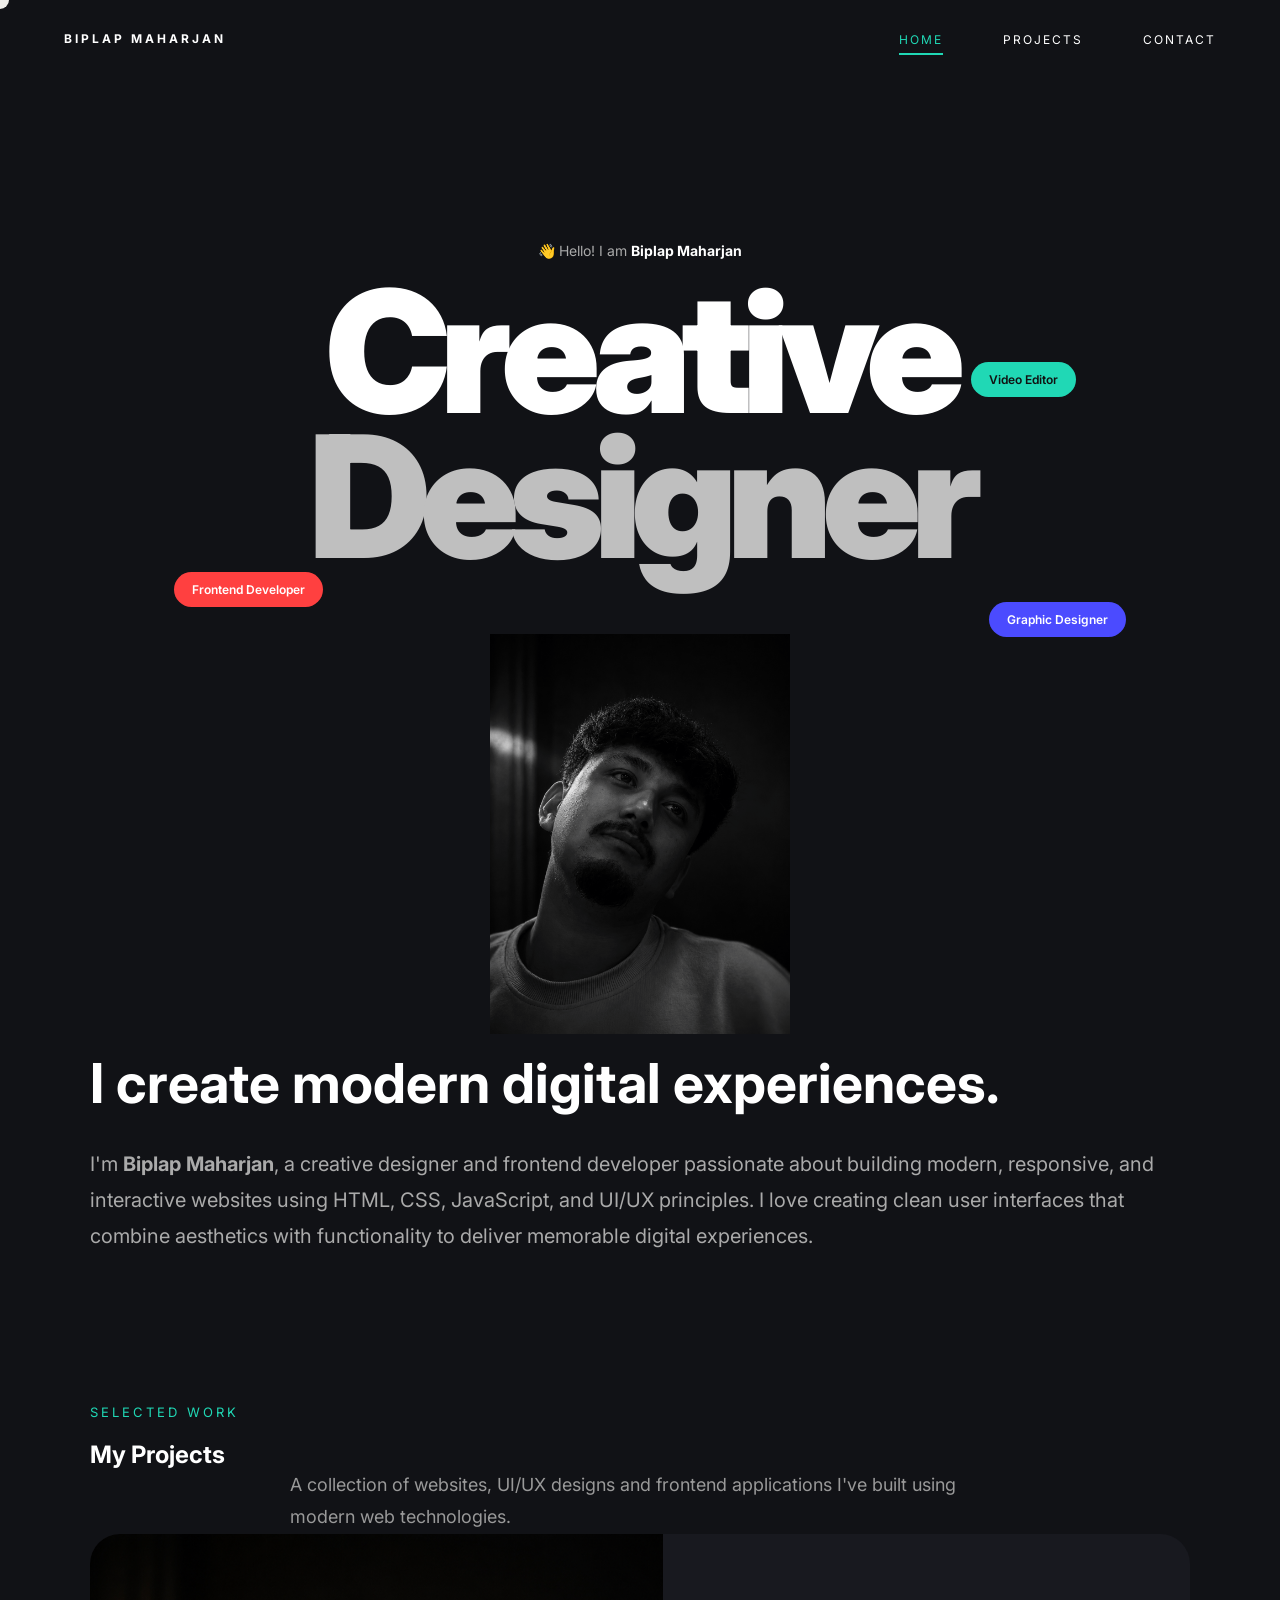
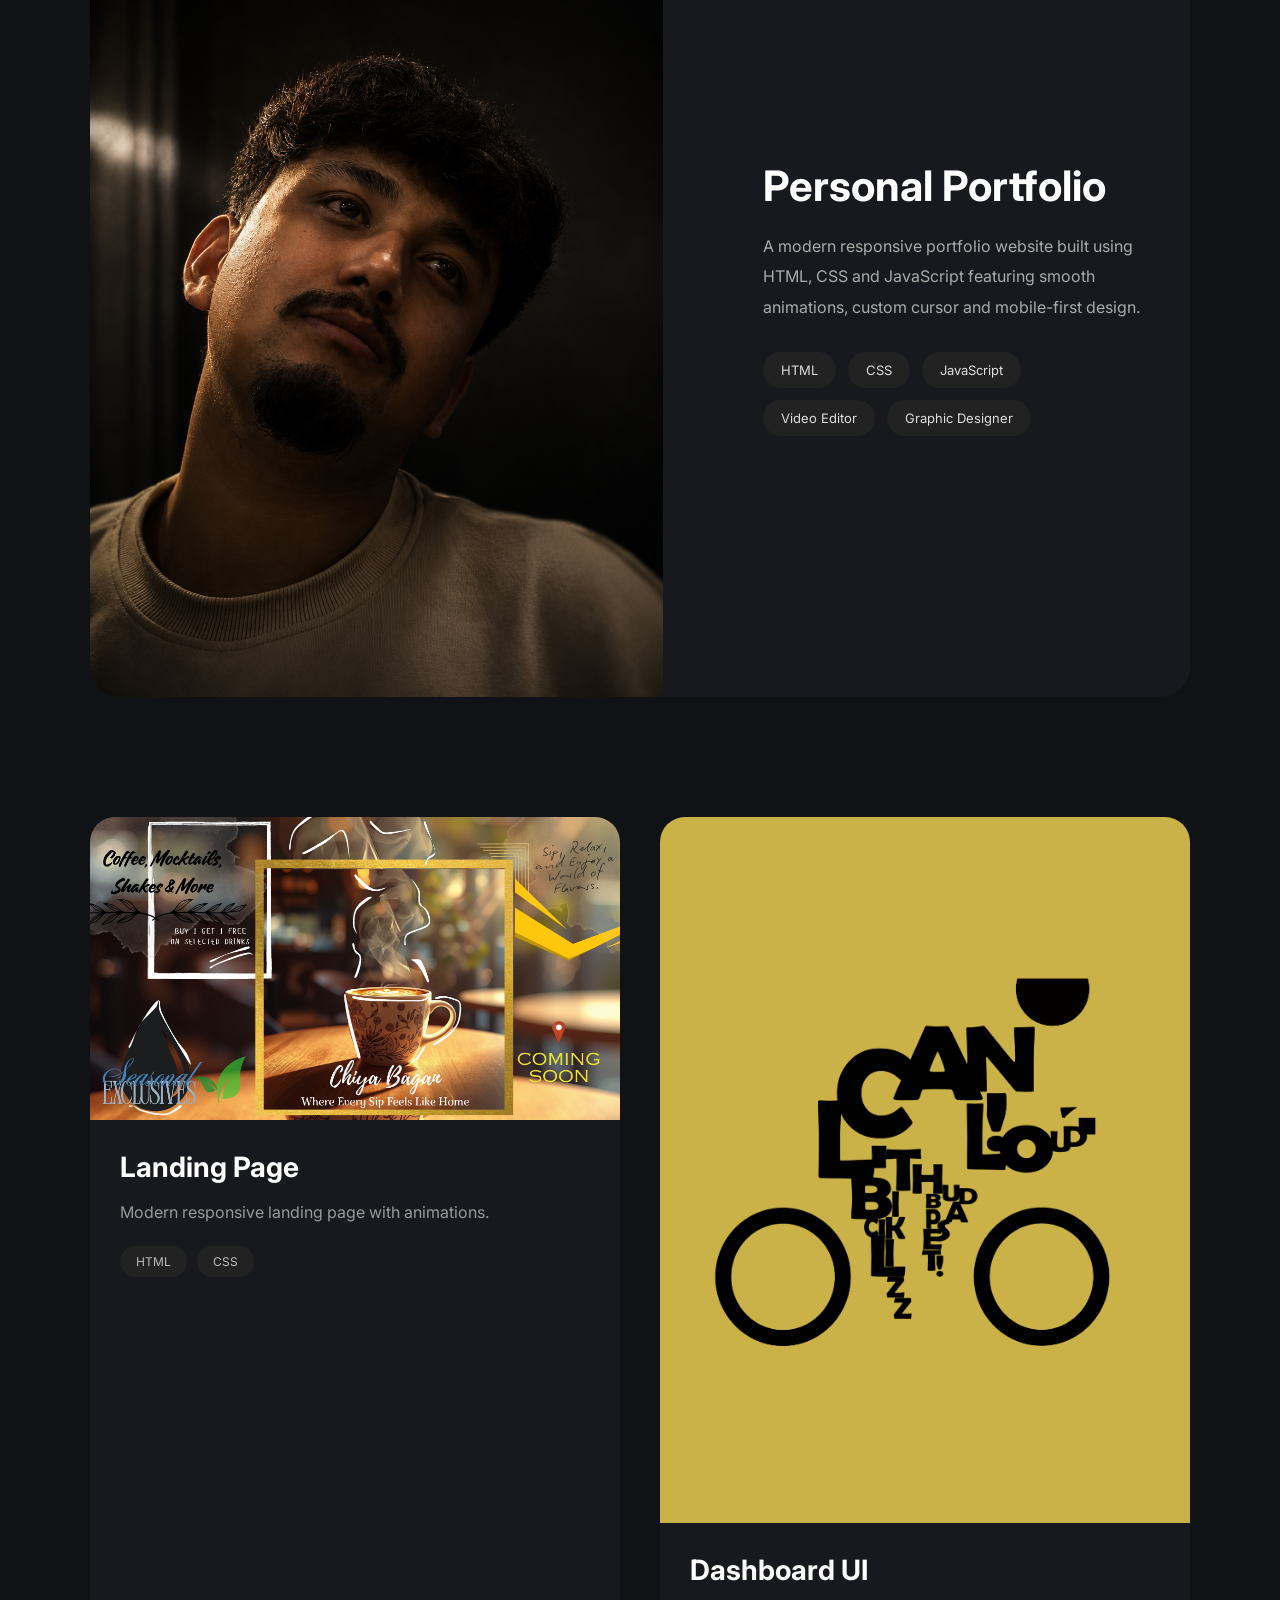
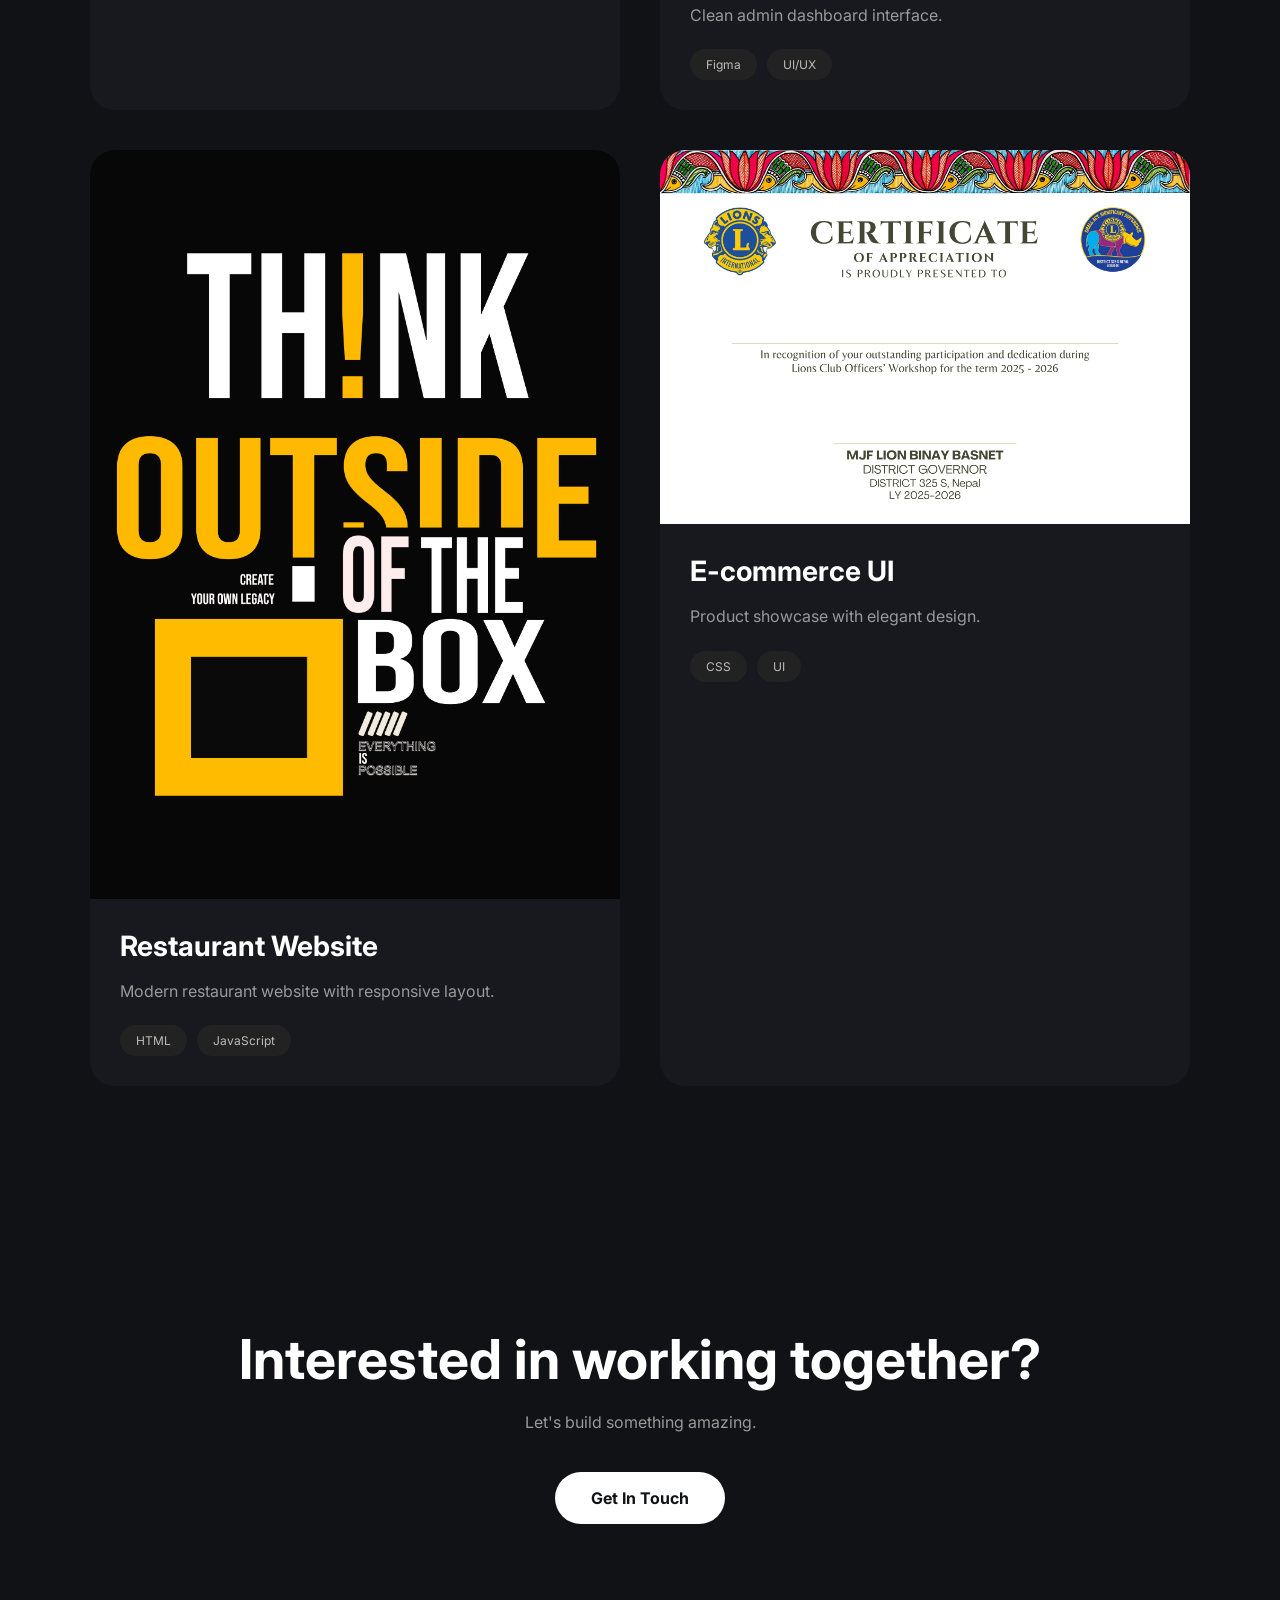
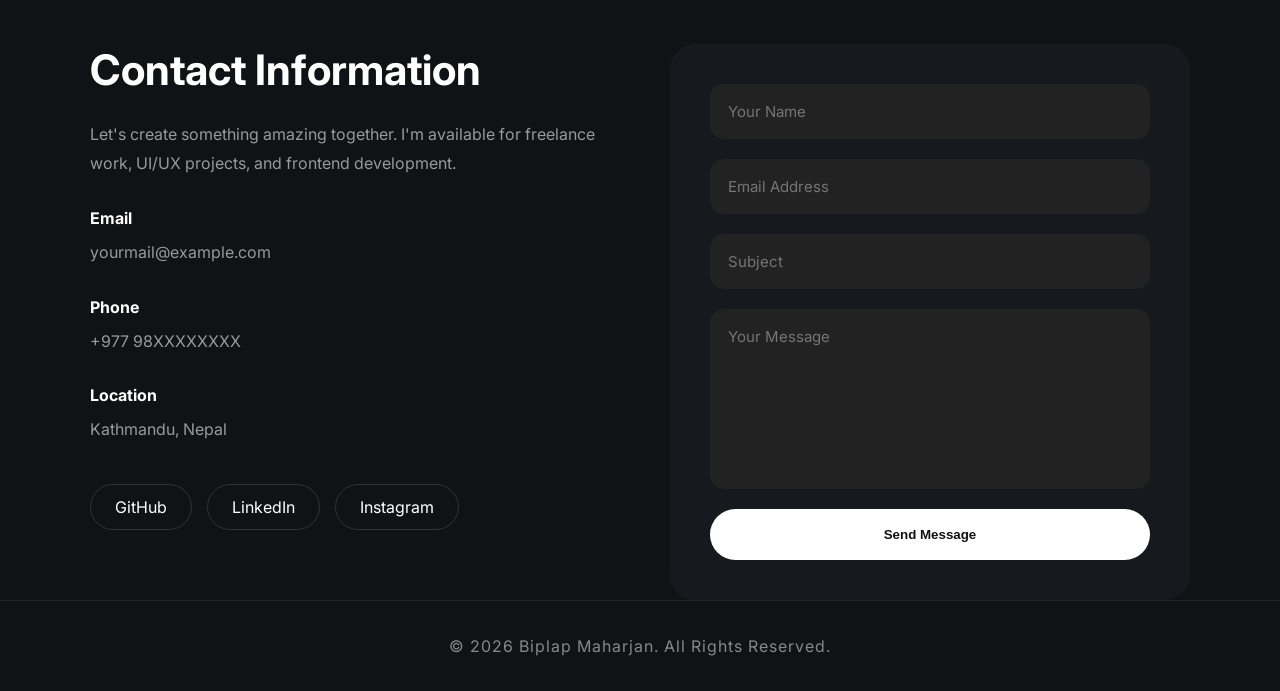
==== index.html @ c366dbb7 "Add files via upload" ====
<!DOCTYPE html>
<html lang="en">
<head>

    <meta charset="UTF-8">
    <meta name="viewport" content="width=device-width, initial-scale=1.0">

    <title>BIPLAP MAHARJAN | Creative Designer</title>

    <!-- CSS -->
    <link rel="stylesheet" href="css/style.css">

    <!-- Google Font -->
    <link rel="preconnect" href="https://fonts.googleapis.com">
    <link rel="preconnect" href="https://fonts.gstatic.com" crossorigin>

    <link href="https://fonts.googleapis.com/css2?family=Inter:wght@300;400;500;600;700;800;900&display=swap" rel="stylesheet">

</head>

<body>

    <!-- Cursor -->
    <div class="cursor"></div>

    <!-- ==========================
         Navigation
    =========================== -->

    <header>

        <nav class="navbar">

            <div class="logo">
                BIPLAP MAHARJAN
            </div>

            <ul class="nav-links">
    <li><a href="#home" class="nav-link active">HOME</a></li>
    <li><a href="#projects" class="nav-link">PROJECTS</a></li>
    <li><a href="#contact" class="nav-link">CONTACT</a></li>
</ul>

            <!-- Hamburger -->
            <div class="menu-btn">
                <span></span>
                <span></span>
                <span></span>
            </div>

        </nav>

    </header>

    <!-- ==========================
         Mobile Menu
    =========================== -->

    <div class="mobile-menu">

    <a href="#home">HOME</a>
    <a href="#projects">PROJECTS</a>
    <a href="#contact">CONTACT</a>

</div>

    <!-- ==========================
         Hero Section
    =========================== -->

    <section id="home" class="hero">

        <div class="hero-container">

            <div class="intro">
                <p>
                    👋 Hello! I am <span>Biplap Maharjan</span>
                </p>
            </div>

            <!-- Floating Labels -->

            <div class="floating green">
                Video Editor 
                
            </div>

            <div class="floating blue">
                Graphic Designer
            </div>

            <div class="floating red">
                Frontend Developer
            </div>

            <!-- Big Heading -->

            <div class="hero-title">

                <h1>Creative</h1>
                <h1 class="gray">Designer</h1>

            </div>

            <!-- Profile Image -->

            <div class="hero-image">

                <img src="images/mypic.png" alt="Biplap Maharjan">

            </div>

            <!-- Bottom Stats -->

            <div class="hero-bottom">

            </div>

        </div>

    </section>

    <!-- ==========================
         About
    =========================== -->

    <section class="about">

        <div class="container">

            <h2>I create modern digital experiences.</h2>

            <p>
                I'm <strong>Biplap Maharjan</strong>, a creative designer and
                frontend developer passionate about building modern,
                responsive, and interactive websites using HTML, CSS,
                JavaScript, and UI/UX principles.

                I love creating clean user interfaces that combine aesthetics
                with functionality to deliver memorable digital experiences.
            </p>

        </div>

    </section>
    <!-- ==========================
Projects
========================== -->

<section id="projects" class="projects">

<div class="container">

<p class="project-subtitle">
Selected Work
</p>

<h1>
My Projects
</h1>

<p class="project-desc">

A collection of websites, UI/UX designs and frontend
applications I've built using modern web technologies.

</p>

</div>

</section>

<!-- ===========================
Featured Project
=========================== -->

<section class="featured-project">

<div class="container">

<div class="featured-card">

<div class="featured-image">

<img src="images/mypic.png" alt="Project">

</div>

<div class="featured-content">

<h2>
Personal Portfolio
</h2>

<p>

A modern responsive portfolio website built using HTML,
CSS and JavaScript featuring smooth animations,
custom cursor and mobile-first design.

</p>

<div class="project-tags">

<span>HTML</span>

<span>CSS</span>

<span>JavaScript</span>
<span>Video Editor</span>
<span>Graphic Designer</span>

</div>

<div class="project-buttons">



</div>

</div>

</div>

</div>

</section>

<!-- ===========================
Projects Grid
=========================== -->

<section class="projects-grid-section">

<div class="container">

<div class="projects-grid">

<!-- Project -->

<div class="project-card">

<img src="images/Chiyabagan.png" alt="">

<div class="card-content">

<h3>Landing Page</h3>

<p>

Modern responsive landing page with animations.

</p>

<div class="tech">

<span>HTML</span>

<span>CSS</span>

</div>

</div>

</div>

<!-- Project -->

<div class="project-card">

<img src="images/cycle.png" alt="">

<div class="card-content">

<h3>Dashboard UI</h3>

<p>

Clean admin dashboard interface.

</p>

<div class="tech">

<span>Figma</span>

<span>UI/UX</span>

</div>

</div>

</div>

<!-- Project -->

<div class="project-card">

<img src="images/words.png" alt="">

<div class="card-content">

<h3>Restaurant Website</h3>

<p>

Modern restaurant website with responsive layout.

</p>

<div class="tech">

<span>HTML</span>

<span>JavaScript</span>

</div>

</div>

</div>

<!-- Project -->

<div class="project-card">

<img src="images/lionscertificate.jpg" alt="">

<div class="card-content">

<h3>E-commerce UI</h3>

<p>

Product showcase with elegant design.

</p>

<div class="tech">

<span>CSS</span>

<span>UI</span>

</div>

</div>

</div>




</div>

</div>

</div>

</div>

</section>

<!-- ===========================
Call To Action
=========================== -->

<section class="project-cta">

<div class="container">

<h2>

Interested in working together?

</h2>

<p>

Let's build something amazing.

</p>

<a href="contact.html">

Get In Touch

</a>

</div>

</section>
<section id="contact" class="contact">
    
<div class="container">

<div class="contact-grid">

<!-- Left -->

<div class="contact-info">

<h2>Contact Information</h2>

<p>
Let's create something amazing together.
I'm available for freelance work, UI/UX projects,
and frontend development.
</p>

<div class="info-item">

<h4>Email</h4>

<p>yourmail@example.com</p>

</div>

<div class="info-item">

<h4>Phone</h4>

<p>+977 98XXXXXXXX</p>

</div>

<div class="info-item">

<h4>Location</h4>

<p>Kathmandu, Nepal</p>

</div>

<div class="social-links">

<a href="#">GitHub</a>

<a href="#">LinkedIn</a>

<a href="#">Instagram</a>

</div>

</div>

<!-- Right -->

<div class="contact-form-box">

<form>

<input type="text" placeholder="Your Name" required>

<input type="email" placeholder="Email Address" required>

<input type="text" placeholder="Subject">

<textarea placeholder="Your Message"></textarea>

<button type="submit">

Send Message

</button>

</form>

</div>

</div>

</div>

</section>



    <!-- ==========================
         Footer
    =========================== -->

    <footer>

        <div class="container">

            <p>
                © 2026 Biplap Maharjan. All Rights Reserved.
            </p>

        </div>

    </footer>

    <!-- JavaScript -->
    <script src="js/script.js"></script>

</body>
</html>
---- css/style.css ----
/* ==========================
   GOOGLE FONT
========================== */

@import url('https://fonts.googleapis.com/css2?family=Inter:wght@300;400;500;600;700;800;900&display=swap');

/* ==========================
   RESET
========================== */

*{
    margin:0;
 
    padding:0;
    box-sizing:border-box;
}

html{
    scroll-behavior:smooth;
}

body{

    background:#111216;
    color:#fff;
    font-family:'Inter',sans-serif;
    overflow-x:hidden;

}

/* ==========================
Cursor Ball
========================== */

.cursor{

    position:fixed;

    width:18px;
    height:18px;

    border-radius:50%;

    background:#fff;

    pointer-events:none;

    transform:translate(-50%,-50%);

    mix-blend-mode:difference;

    z-index:99999;

    transition:
    transform .08s linear;

}

/* ==========================
Navigation
========================== */

header{

    position:fixed;

    width:100%;

    top:0;

    left:0;

    z-index:999;

    background:transparent;

}

.navbar{

    width:90%;

    max-width:1400px;

    margin:auto;

    padding:28px 0;

    display:flex;

    justify-content:space-between;

    align-items:center;

}

.logo{

    font-size:12px;

    letter-spacing:3px;

    text-transform:uppercase;

    font-weight:700;

}

.nav-links{

    display:flex;

    list-style:none;

    gap:60px;

}

.nav-links a{

    color:white;

    text-decoration:none;

    font-size:12px;

    letter-spacing:2px;

    transition:.3s;

    position:relative;

}

.nav-links a::after{

    content:"";

    position:absolute;

    left:0;

    bottom:-8px;

    width:0;

    height:2px;

    background:white;

    transition:.35s;

}

.nav-links a:hover::after{

    width:100%;

}

.menu-btn{

    display:none;

    cursor:pointer;

    flex-direction:column;

    gap:6px;

}

.menu-btn span{

    width:28px;

    height:2px;

    background:white;

    display:block;

}

/* ==========================
Mobile Menu
========================== */

.mobile-menu{

    position:fixed;

    top:85px;

    left:-100%;

    width:100%;

    background:#111;

    display:flex;

    flex-direction:column;

    text-align:center;

    transition:.4s;

    z-index:888;

}

.mobile-menu.active{

    left:0;

}

.mobile-menu a{

    color:white;

    text-decoration:none;

    padding:22px;

    border-bottom:1px solid #222;

}

/* ==========================
Hero
========================== */

.hero{

    min-height:100vh;

    display:flex;

    justify-content:center;

    align-items:center;

    position:relative;

}

.hero-container{

    width:90%;

    max-width:1400px;

    position:relative;

}

.intro{

    text-align:center;

    margin-bottom:20px;

    font-size:14px;

    color:#aaa;

}

.intro span{

    color:white;

    font-weight:700;

}

/* ==========================
Big Typography
========================== */

.hero-title{

    text-align:center;

    line-height:.85;

}

.hero-title h1{

    font-size:170px;

    font-weight:900;

    letter-spacing:-10px;

}

.hero-title .gray{

    color:#bfbfbf;

}

/* ==========================
Image
========================== */

.hero-image{

    position:absolute;

    left:50%;

    bottom: -380px;

    transform:translateX(-50%);

}

.hero-image img{

    width:300px;

    filter:grayscale(100%);

    opacity:.95;

}

/* ==========================
Floating Labels
========================== */

.floating{

    position:absolute;

    padding:10px 18px;

    border-radius:40px;

    font-size:12px;

    font-weight:600;

    color:white;

}

.green{

    right:140px;

    top:120px;

    background:#20d8b5;

    color:#111;

}

.blue{

    right:90px;

    top:360px;

    background:#4b4bff;

}

.red{

    left:110px;

    top:330px;

    background:#ff4040;

}

/* ==========================
Bottom Stats
========================== */

.hero-bottom{

    width:280px;

    margin:90px auto 0;

    display:flex;

    justify-content:space-between;

    text-align:center;

}

.hero-bottom h2{

    font-size:42px;

    font-weight:800;

}

.hero-bottom p{

    color:#999;

    margin-top:6px;

    font-size:14px;

}

/* ==========================
About
========================== */

.about{

    padding:150px 0;

}

.container{

    width:90%;

    max-width:1100px;

    margin:auto;

}

.about h2{

    font-size:55px;

    margin-bottom:30px;

}

.about p{

    font-size:20px;

    color:#aaa;

    line-height:1.8;

}

/* ==========================
Footer
========================== */

footer{

    border-top:1px solid #222;

    padding:35px 0;

}

footer p{

    color:#888;

    text-align:center;

    letter-spacing:1px;

}    
/* ==========================
Responsive Design
========================== */

/* Tablet */
@media (max-width: 992px) {

    .hero-title h1 {
        font-size: 110px;
        letter-spacing: -5px;
    }

    .hero-image img {
        width: 280px;
    }

    .green {
        right: 40px;
        top: 120px;
    }

    .blue {
        right: 20px;
        top: 320px;
    }

    .red {
        left: 20px;
        top: 320px;
    }

    .about h2 {
        font-size: 42px;
    }

    .about p {
        font-size: 18px;
    }
}

/* Mobile */
@media (max-width: 768px) {

    /* Navigation */
    .nav-links {
        display: none;
    }

    .menu-btn {
        display: flex;
    }

    .navbar {
        padding: 20px 0;
    }

    .logo {
        font-size: 11px;
    }

    /* Hero */
    .hero {
        padding-top: 120px;
        min-height: auto;
        padding-bottom: 80px;
    }

    .hero-title h1 {
        font-size: 64px;
        letter-spacing: -3px;
        line-height: 0.95;
    }

    .intro {
        font-size: 13px;
        margin-bottom: 30px;
    }

    .hero-image {
        position: relative;
        left: auto;
        bottom: auto;
        transform: none;
        text-align: center;
        margin: 40px 0;
    }

    .hero-image img {
        width: 220px;
        max-width: 100%;
    }

    /* Floating Labels */
    .floating {
        position: static;
        display: inline-block;
        margin: 8px;
    }

    /* Center labels */
    .hero-container {
        display: flex;
        flex-direction: column;
        align-items: center;
    }

    /* Stats */
    .hero-bottom {
        width: 100%;
        max-width: 320px;
        margin-top: 30px;
        gap: 20px;
    }

    .hero-bottom h2 {
        font-size: 30px;
    }

    .hero-bottom p {
        font-size: 13px;
    }

    /* About */
    .about {
        padding: 80px 0;
    }

    .about h2 {
        font-size: 36px;
    }

    .about p {
        font-size: 16px;
        line-height: 1.7;
    }

    /* Mobile Menu */
    .mobile-menu {
        top: 70px;
    }
}

/* Small Mobile */
@media (max-width: 480px) {

    .hero-title h1 {
        font-size: 48px;
        letter-spacing: -2px;
    }

    .hero-image img {
        width: 180px;
    }

    .hero-bottom {
        flex-direction: column;
        align-items: center;
        gap: 25px;
    }

    .hero-bottom h2 {
        font-size: 26px;
    }

    .about h2 {
        font-size: 30px;
    }

    .about p {
        font-size: 15px;
    }

    .floating {
        font-size: 11px;
        padding: 8px 16px;
    }
}
/*========================================
PROJECT PAGE
========================================*/

.projects-hero{

    padding:170px 0 80px;
    text-align:center;

}

.project-subtitle{

    color:#20d8b5;
    text-transform:uppercase;
    letter-spacing:3px;
    font-size:13px;
    margin-bottom:20px;

}

.projects-hero h1{

    font-size:90px;
    font-weight:900;
    letter-spacing:-5px;
    margin-bottom:25px;

}

.project-desc{

    max-width:700px;
    margin:auto;
    color:#999;
    line-height:1.8;
    font-size:18px;

}


/*========================================
FEATURED PROJECT
========================================*/

.featured-project{

    padding-bottom:120px;

}

.featured-card{

    display:grid;
    grid-template-columns:1.2fr 1fr;
    gap:50px;

    align-items:center;

    background:#18191f;

    border-radius:30px;

    overflow:hidden;

    transition:.4s;

}

.featured-card:hover{

    transform:translateY(-8px);

    box-shadow:0 30px 80px rgba(0,0,0,.4);

}

.featured-image{

    overflow:hidden;

}

.featured-image img{

    width:100%;
    display:block;

    transition:.6s;

}

.featured-card:hover img{

    transform:scale(1.08);

}

.featured-content{

    padding:50px;

}

.featured-content h2{

    font-size:42px;
    margin-bottom:20px;

}

.featured-content p{

    color:#aaa;
    line-height:1.9;
    margin-bottom:30px;

}


/*========================================
TECH TAGS
========================================*/

.project-tags{

    display:flex;
    gap:12px;
    flex-wrap:wrap;
    margin-bottom:35px;

}

.project-tags span{

    padding:10px 18px;

    background:#222;

    border-radius:40px;

    font-size:13px;

    color:#ddd;

}


/*========================================
BUTTONS
========================================*/

.project-buttons{

    display:flex;
    gap:20px;

}

.project-buttons a{

    text-decoration:none;

    color:white;

    border:1px solid #333;

    padding:14px 26px;

    border-radius:50px;

    transition:.35s;

}

.project-buttons a:hover{

    background:white;

    color:#111216;

}


/*========================================
GRID
========================================*/

.projects-grid-section{

    padding-bottom:120px;

}

.projects-grid{

    display:grid;

    grid-template-columns:repeat(2,1fr);

    gap:40px;

}

.project-card{

    background:#18191f;

    border-radius:25px;

    overflow:hidden;

    transition:.45s;

    cursor:pointer;

}

.project-card:hover{

    transform:translateY(-12px);

    box-shadow:0 25px 70px rgba(0,0,0,.35);

}

.project-card img{

    width:100%;

    display:block;

    transition:.6s;

}

.project-card:hover img{

    transform:scale(1.08);

}

.card-content{

    padding:30px;

}

.card-content h3{

    font-size:28px;

    margin-bottom:15px;

}

.card-content p{

    color:#999;

    line-height:1.7;

    margin-bottom:20px;

}


/*========================================
TECHNOLOGY BADGES
========================================*/

.tech{

    display:flex;

    flex-wrap:wrap;

    gap:10px;

}

.tech span{

    padding:8px 16px;

    background:#222;

    border-radius:40px;

    font-size:12px;

    color:#bbb;

}


/*========================================
CALL TO ACTION
========================================*/

.project-cta{

    text-align:center;

    padding:120px 0;

}

.project-cta h2{

    font-size:55px;

    margin-bottom:20px;

}

.project-cta p{

    color:#999;

    margin-bottom:40px;

}

.project-cta a{

    display:inline-block;

    padding:16px 36px;

    border-radius:50px;

    background:white;

    color:#111216;

    text-decoration:none;

    font-weight:700;

    transition:.35s;

}

.project-cta a:hover{

    transform:translateY(-5px);

}


/*========================================
ACTIVE NAV LINK
========================================*/

.nav-links .active{

    color:#20d8b5;

}

.nav-links .active::after{

    width:100%;

    background:#20d8b5;

}


/*========================================
RESPONSIVE
========================================*/

@media(max-width:992px){

.featured-card{

grid-template-columns:1fr;

}

.featured-content{

padding:35px;

}

.projects-grid{

grid-template-columns:1fr;

}

.projects-hero h1{

font-size:60px;

}

.project-cta h2{

font-size:40px;

}

}


@media(max-width:768px){

.projects-hero{

padding-top:120px;

}

.projects-hero h1{

font-size:46px;

letter-spacing:-2px;

}

.project-desc{

font-size:16px;

}

.featured-content h2{

font-size:30px;

}

.featured-content{

padding:25px;

}

.project-buttons{

flex-direction:column;

}

.project-buttons a{

text-align:center;

}

.project-cta{

padding:80px 0;

}

.project-cta h2{

font-size:32px;

}

}
/* Ripple */

.project-buttons a{

position:relative;

overflow:hidden;

}

.ripple{

position:absolute;

border-radius:50%;

background:rgba(255,255,255,.35);

transform:scale(0);

animation:ripple .6s linear;

pointer-events:none;

}

@keyframes ripple{

to{

transform:scale(4);

opacity:0;

}

}
/*========================================
CONTACT PAGE
========================================*/

.contact-hero{

padding:170px 0 80px;

text-align:center;

}

.contact-subtitle{

color:#20d8b5;

text-transform:uppercase;

letter-spacing:3px;

font-size:13px;

margin-bottom:20px;

}

.contact-hero h1{

font-size:90px;

font-weight:900;

letter-spacing:-5px;

margin-bottom:25px;

}

.contact-desc{

max-width:650px;

margin:auto;

color:#999;

line-height:1.8;

font-size:18px;

}

/* Contact */

.contact-section{

padding:80px 0 120px;

}

.contact-grid{

display:grid;

grid-template-columns:1fr 1fr;

gap:60px;

}

.contact-info h2{

font-size:42px;

margin-bottom:25px;

}

.contact-info p{

color:#999;

line-height:1.8;

margin-bottom:30px;

}

.info-item{

margin-bottom:30px;

}

.info-item h4{

margin-bottom:10px;

font-size:16px;

}

.social-links{

display:flex;

gap:15px;

margin-top:40px;

flex-wrap:wrap;

}

.social-links a{

text-decoration:none;

color:#fff;

border:1px solid #333;

padding:12px 24px;

border-radius:50px;

transition:.3s;

}

.social-links a:hover{

background:#fff;

color:#111216;

}

/* Form */

.contact-form-box{

background:#18191f;

padding:40px;

border-radius:25px;

}

.contact-form-box form{

display:flex;

flex-direction:column;

gap:20px;

}

.contact-form-box input,
.contact-form-box textarea{

background:#222;

border:none;

padding:18px;

border-radius:14px;

color:white;

font-family:inherit;

font-size:15px;

outline:none;

}

.contact-form-box textarea{

height:180px;

resize:none;

}

.contact-form-box button{

padding:18px;

border:none;

border-radius:50px;

background:white;

color:#111216;

font-weight:700;

cursor:pointer;

transition:.3s;

}

.contact-form-box button:hover{

transform:translateY(-4px);

}

/* Responsive */

@media(max-width:992px){

.contact-grid{

grid-template-columns:1fr;

}

.contact-hero h1{

font-size:60px;

}

}

@media(max-width:768px){

.contact-hero{

padding-top:120px;

}

.contact-hero h1{

font-size:45px;

}

.contact-desc{

font-size:16px;

}

.contact-info h2{

font-size:32px;

}

.contact-form-box{

padding:25px;

}

}
.nav-links a.active{

    color:#20d8b5;

}

.nav-links a.active::after{

    width:100%;
    background:#20d8b5;

}
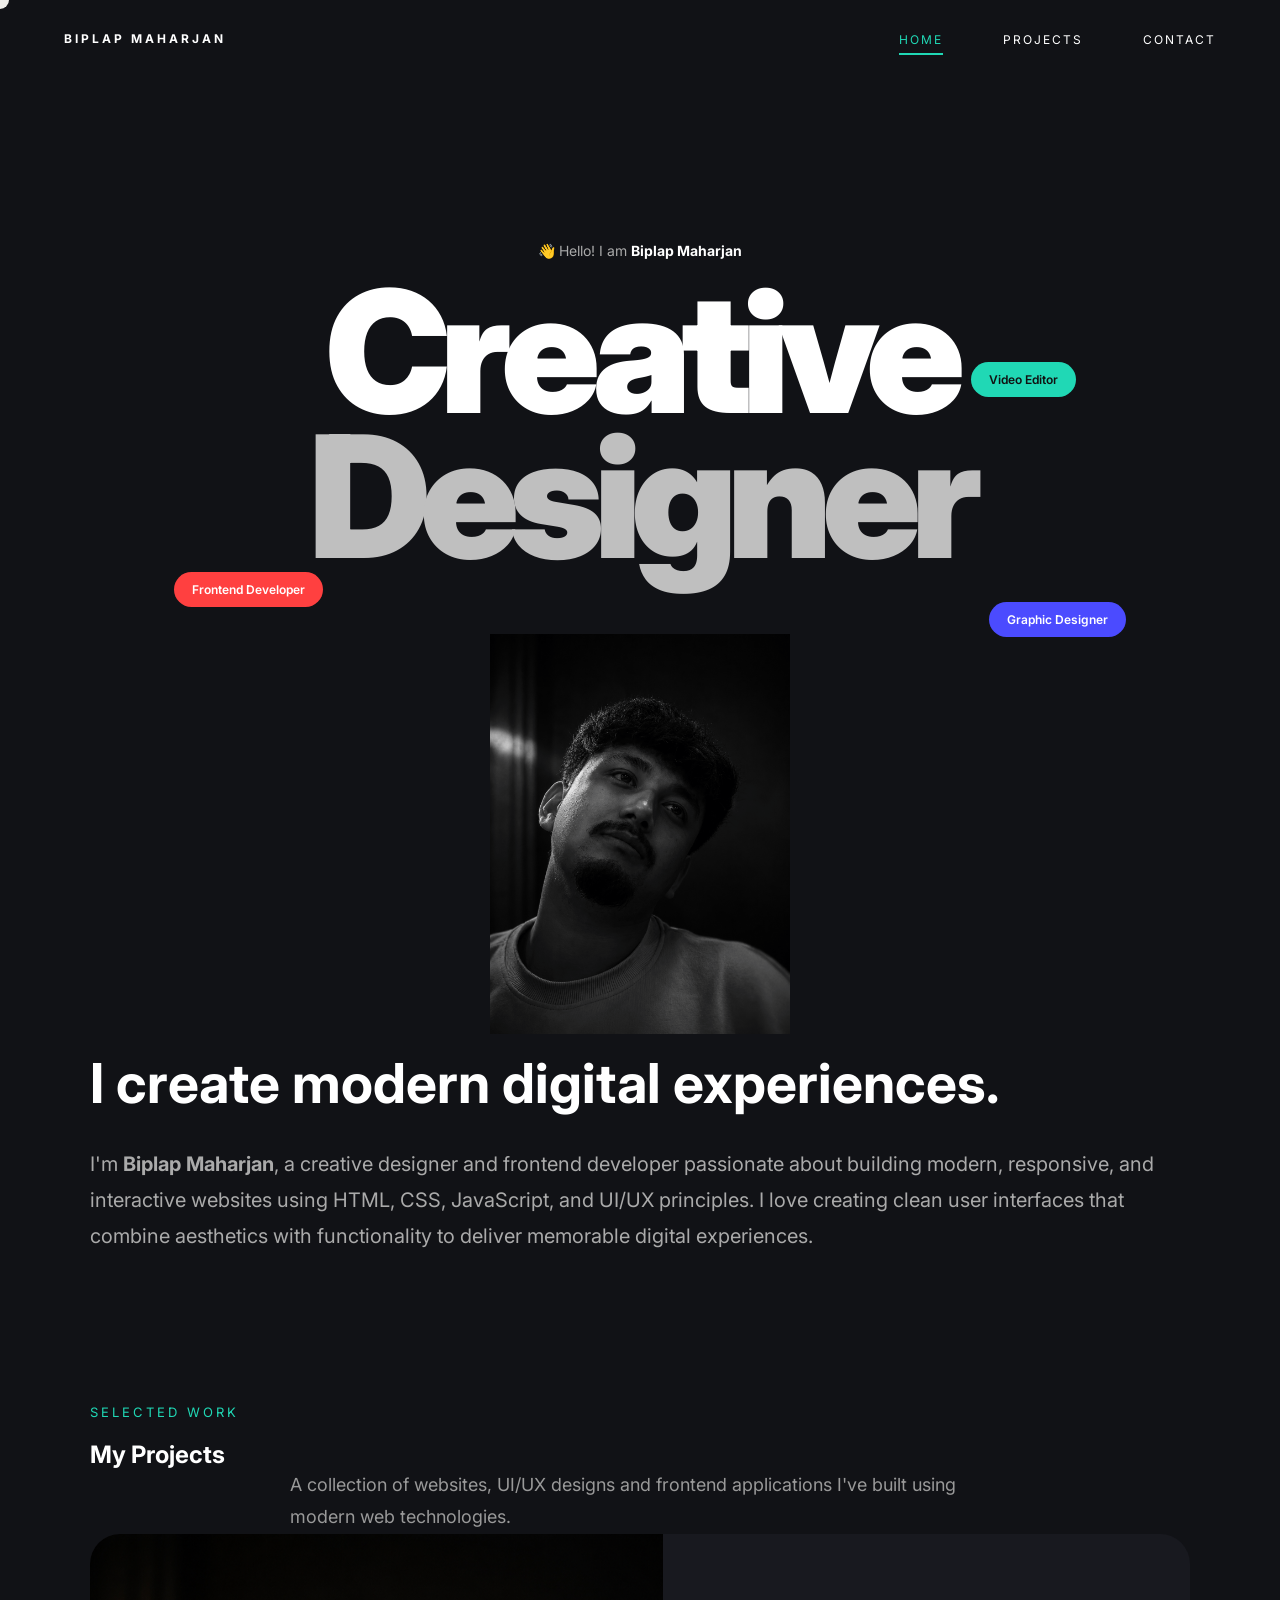
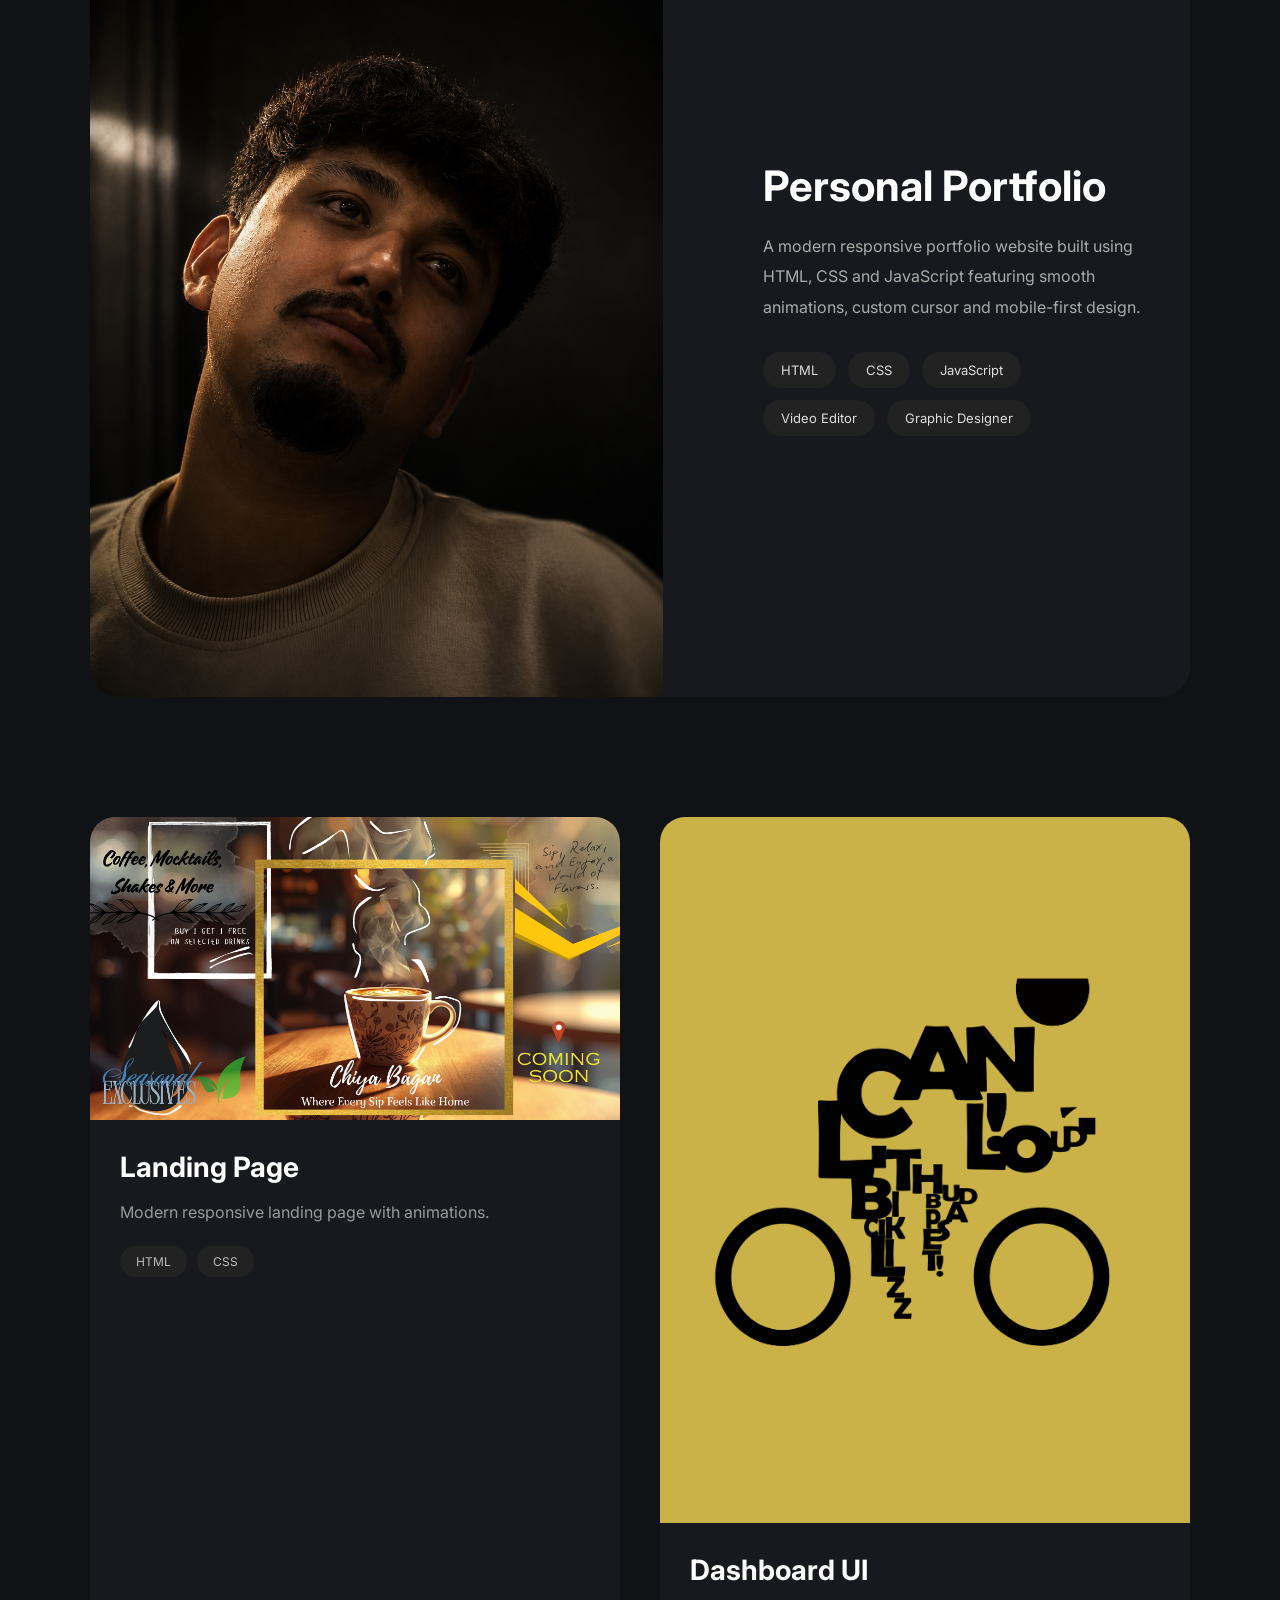
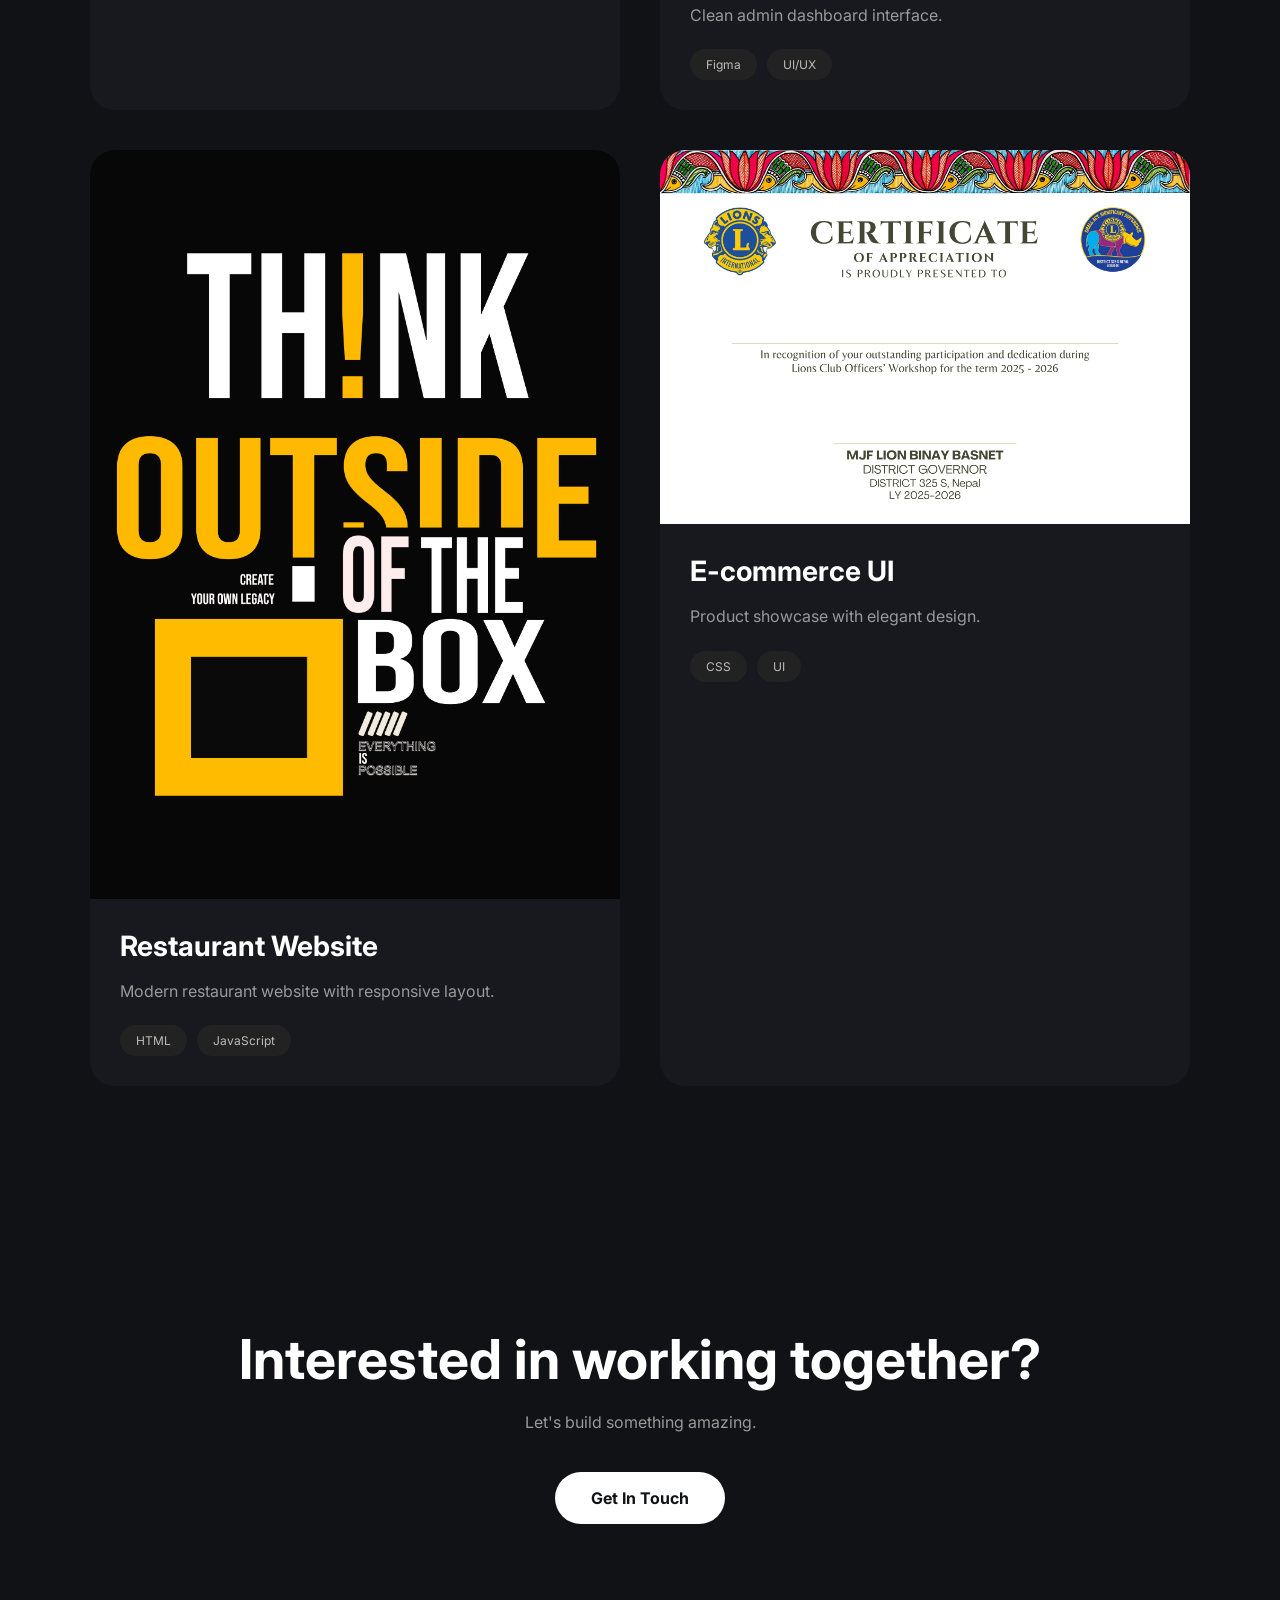
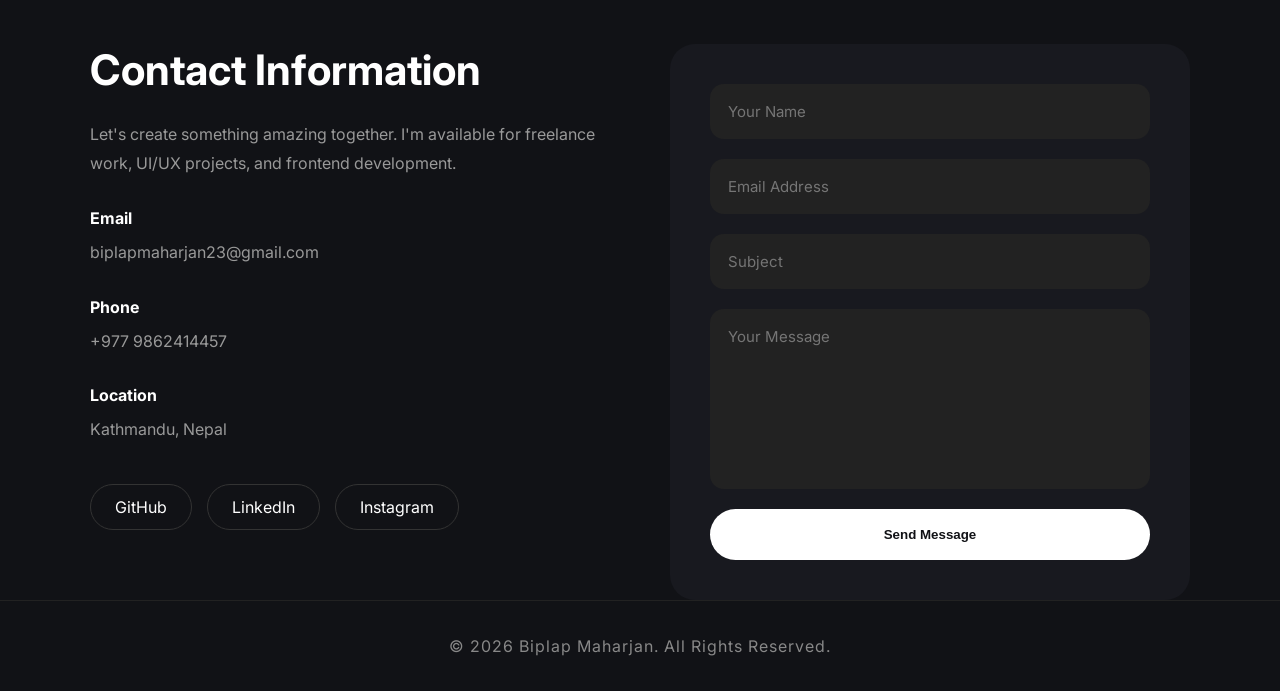
==== commit 2069f7a9: "Update index.html" ====
--- a/index.html
+++ b/index.html
@@ -412,7 +412,7 @@
 
 <h4>Email</h4>
 
-<p>yourmail@example.com</p>
+<p>biplapmaharjan23@gmail.com</p>
 
 </div>
 
@@ -420,7 +420,7 @@
 
 <h4>Phone</h4>
 
-<p>+977 98XXXXXXXX</p>
+<p>+977 9862414457</p>
 
 </div>
 
@@ -438,7 +438,7 @@
 
 <a href="#">LinkedIn</a>
 
-<a href="#">Instagram</a>
+<a href="https://www.instagram.com/biplap.maharjan_/">Instagram</a>
 
 </div>
 
@@ -496,4 +496,4 @@
     <script src="js/script.js"></script>
 
 </body>
-</html>+</html>
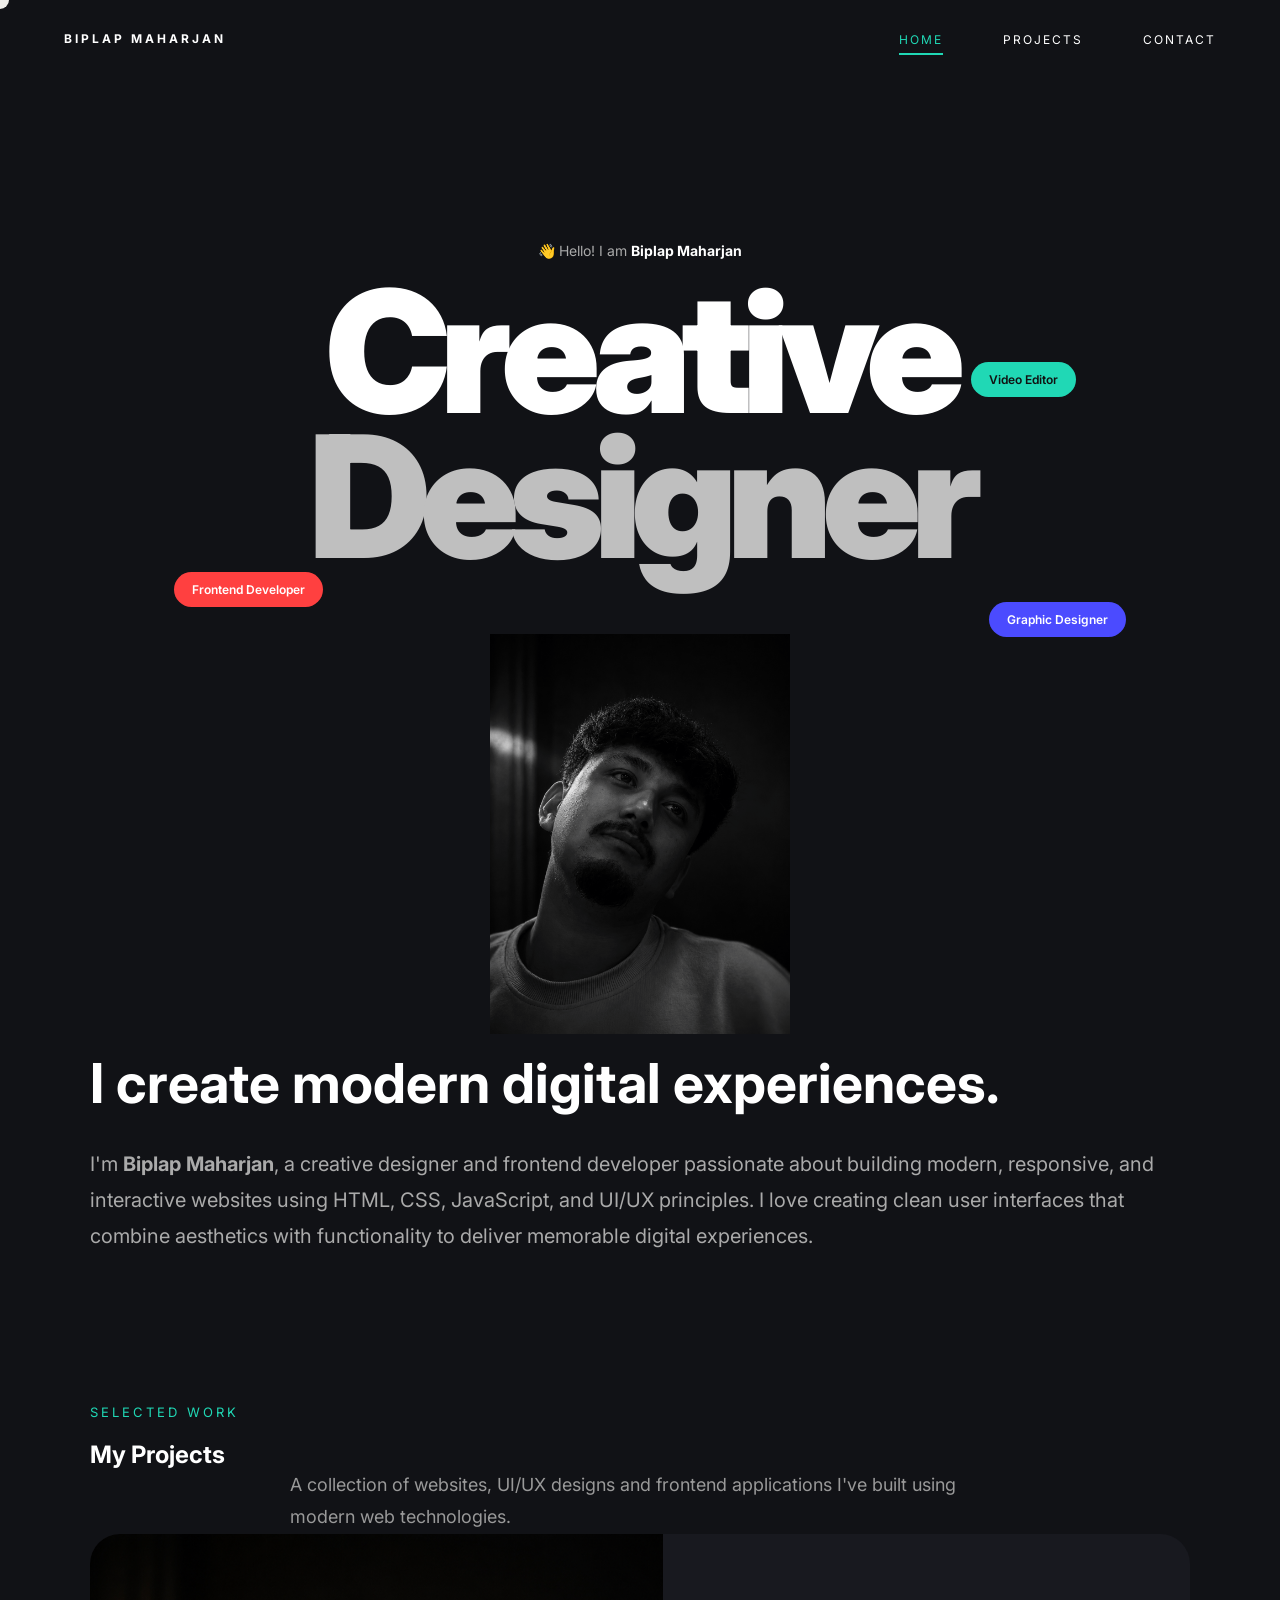
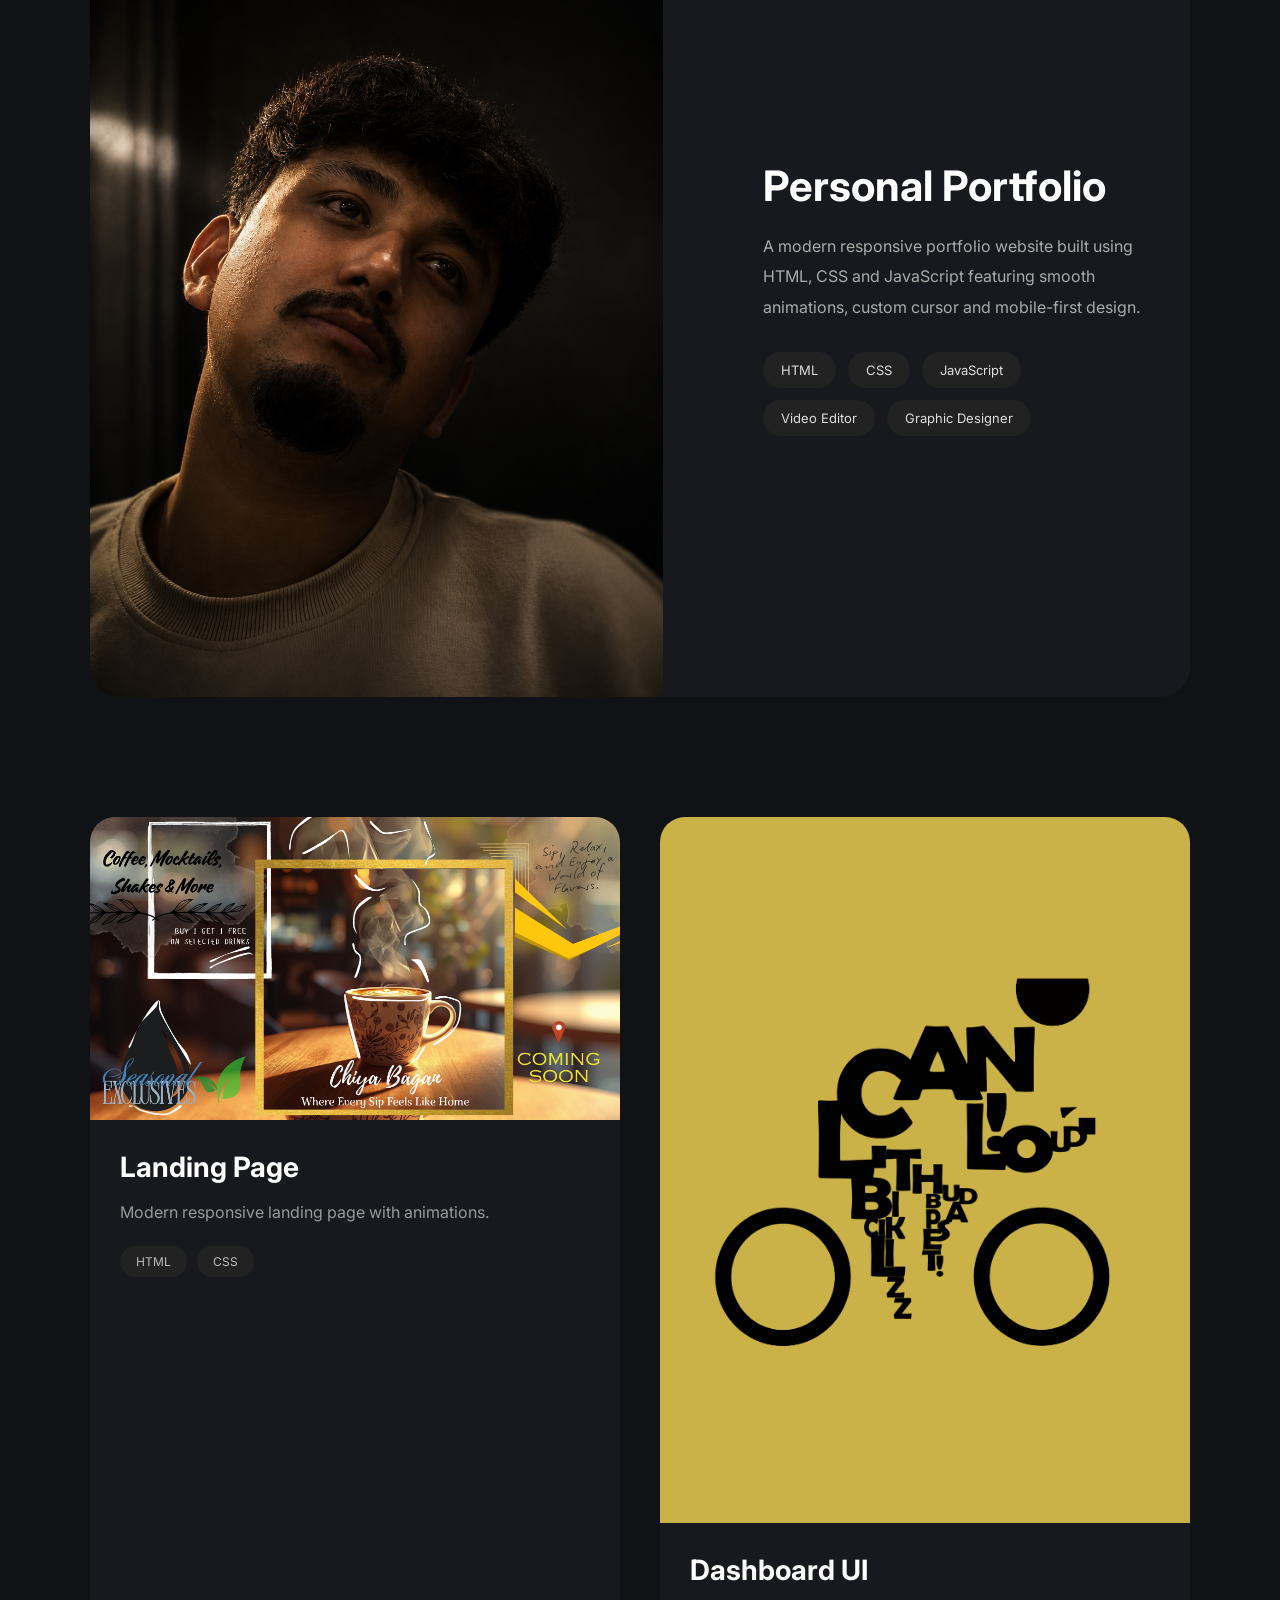
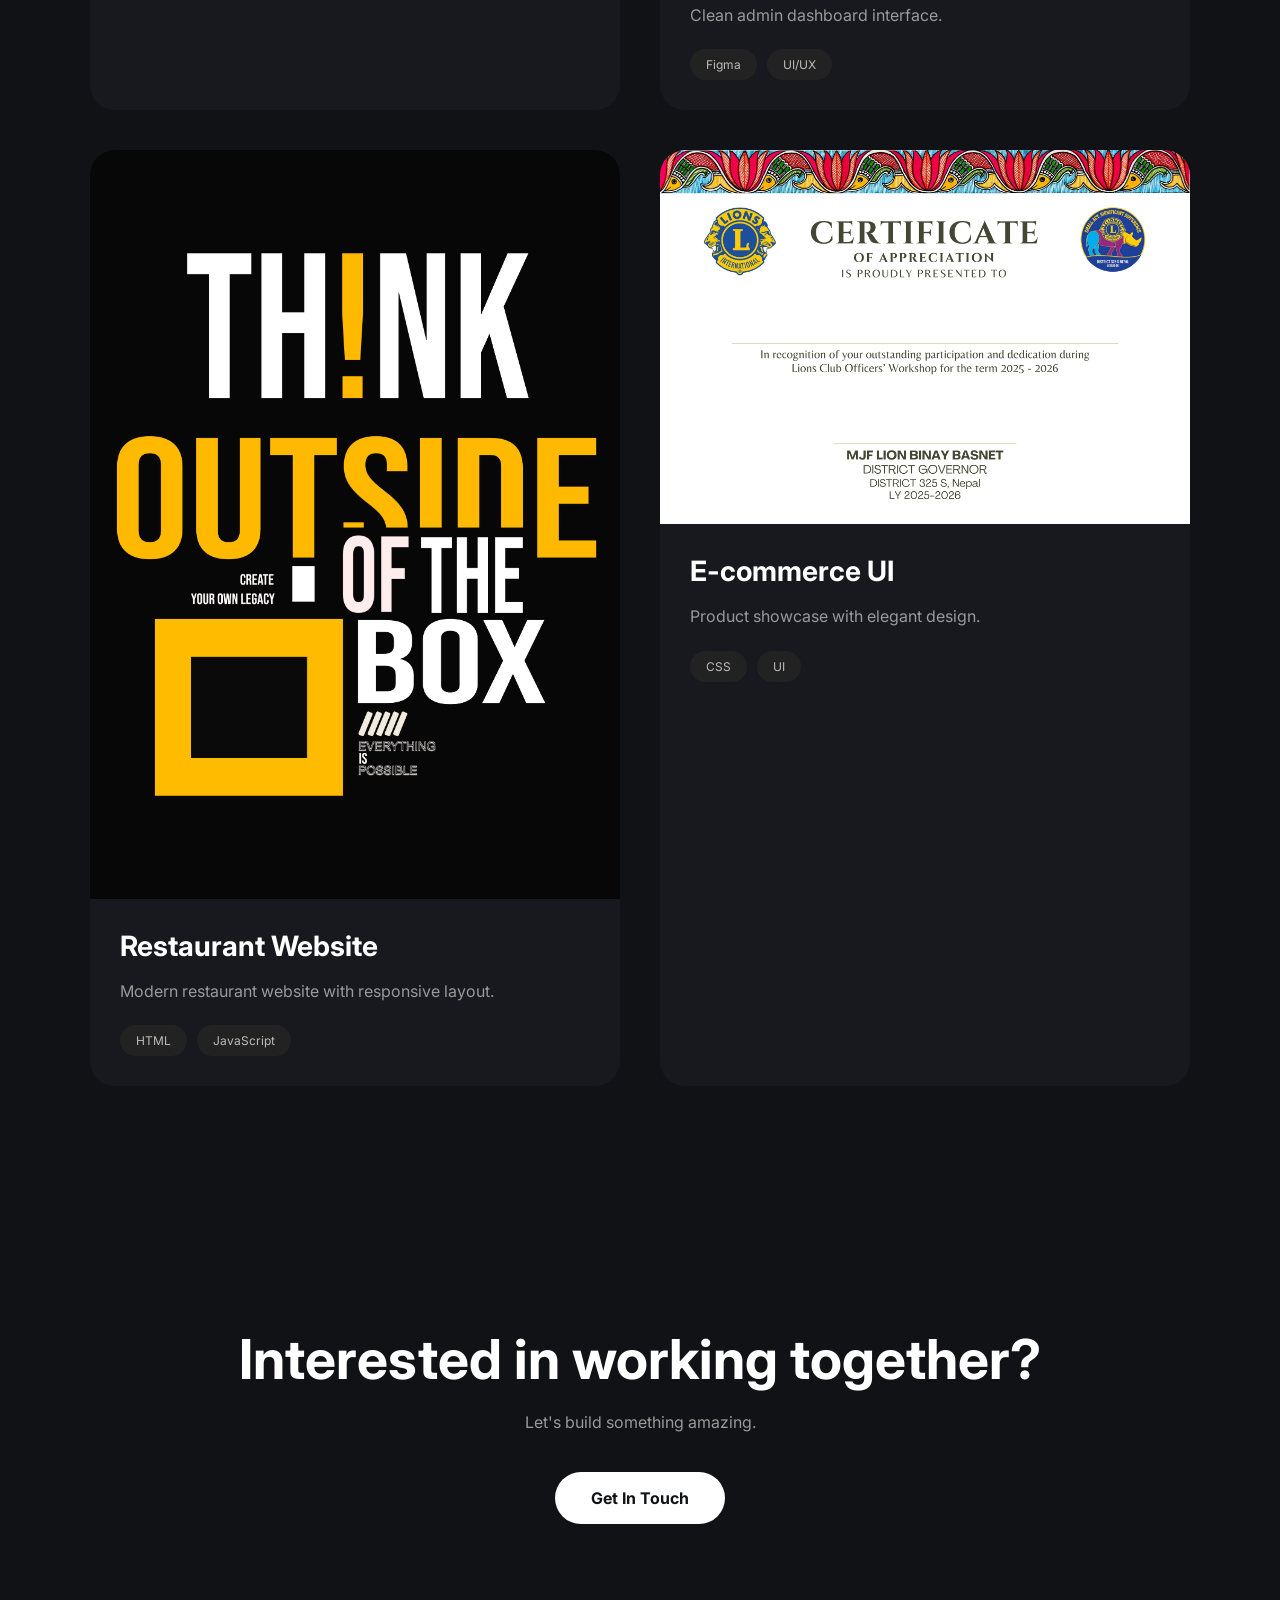
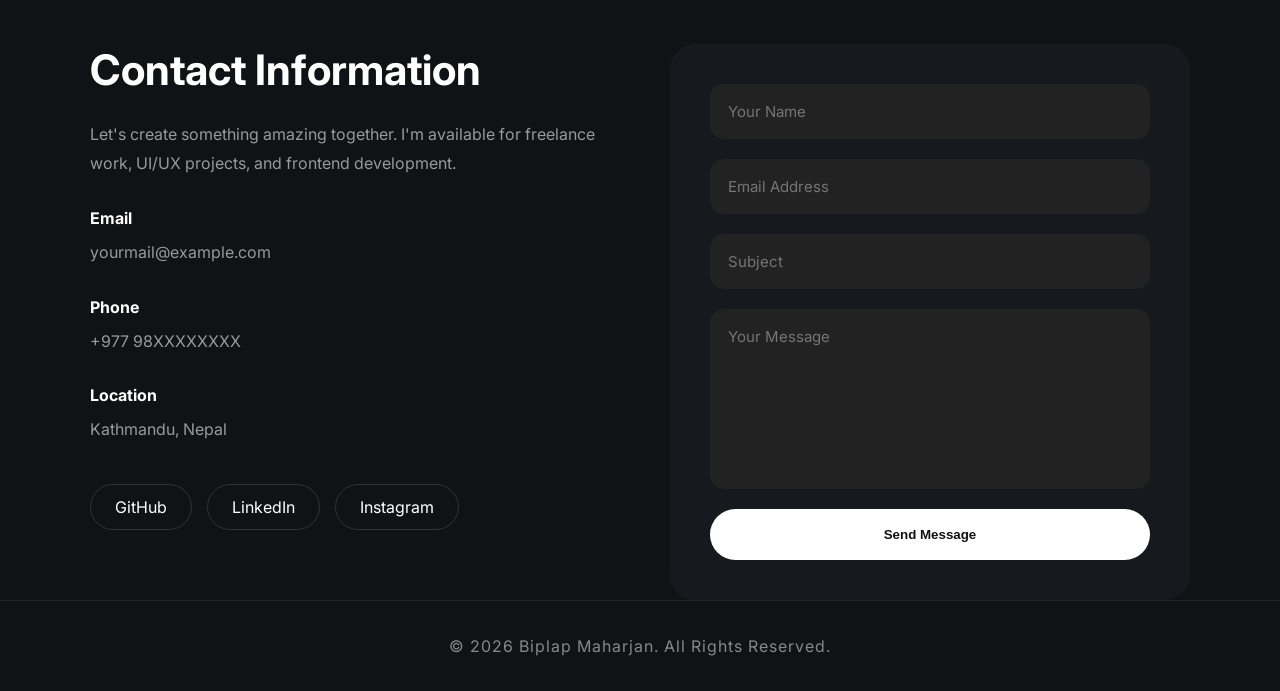
==== commit 36592948: "Update index.html" ====
--- a/index.html
+++ b/index.html
@@ -412,7 +412,7 @@
 
 <h4>Email</h4>
 
-<p>biplapmaharjan23@gmail.com</p>
+<p>yourmail@example.com</p>
 
 </div>
 
@@ -420,7 +420,7 @@
 
 <h4>Phone</h4>
 
-<p>+977 9862414457</p>
+<p>+977 98XXXXXXXX</p>
 
 </div>
 
@@ -438,7 +438,7 @@
 
 <a href="#">LinkedIn</a>
 
-<a href="https://www.instagram.com/biplap.maharjan_/">Instagram</a>
+<a href="#">Instagram</a>
 
 </div>
 
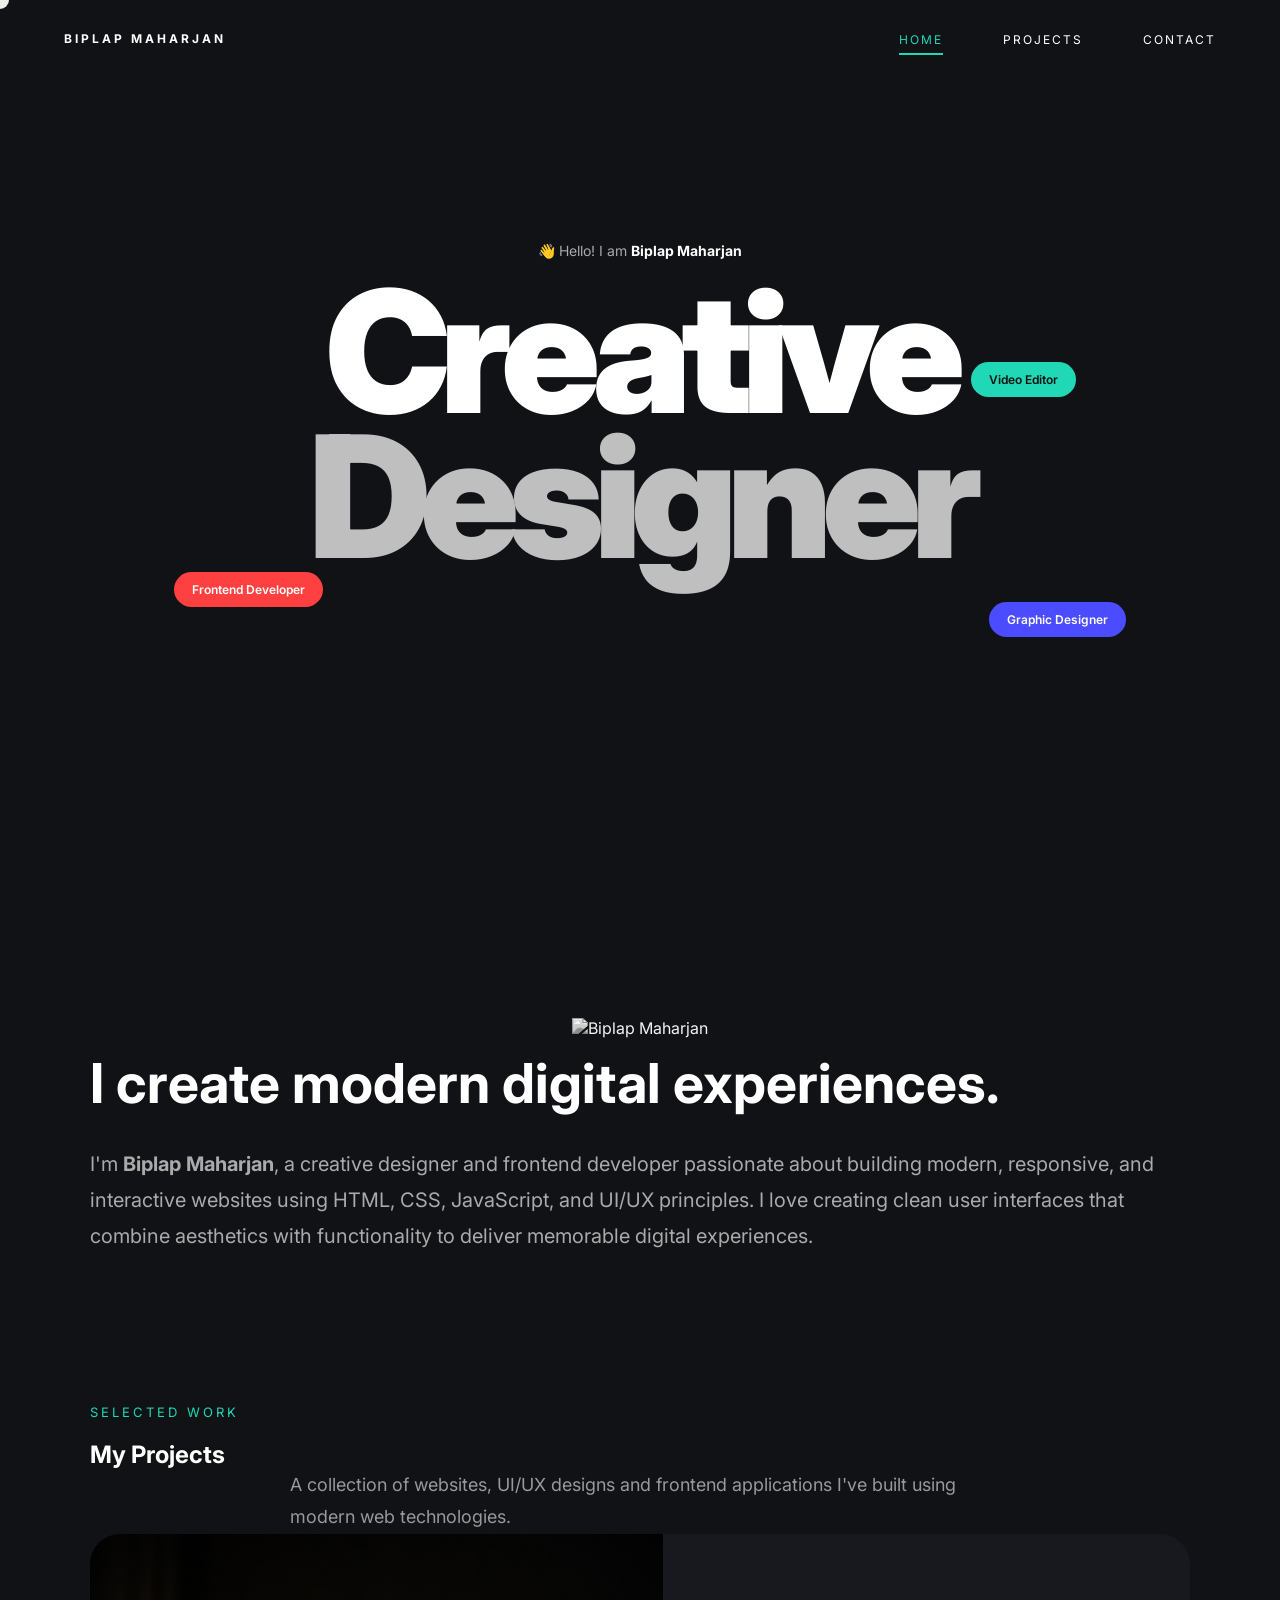
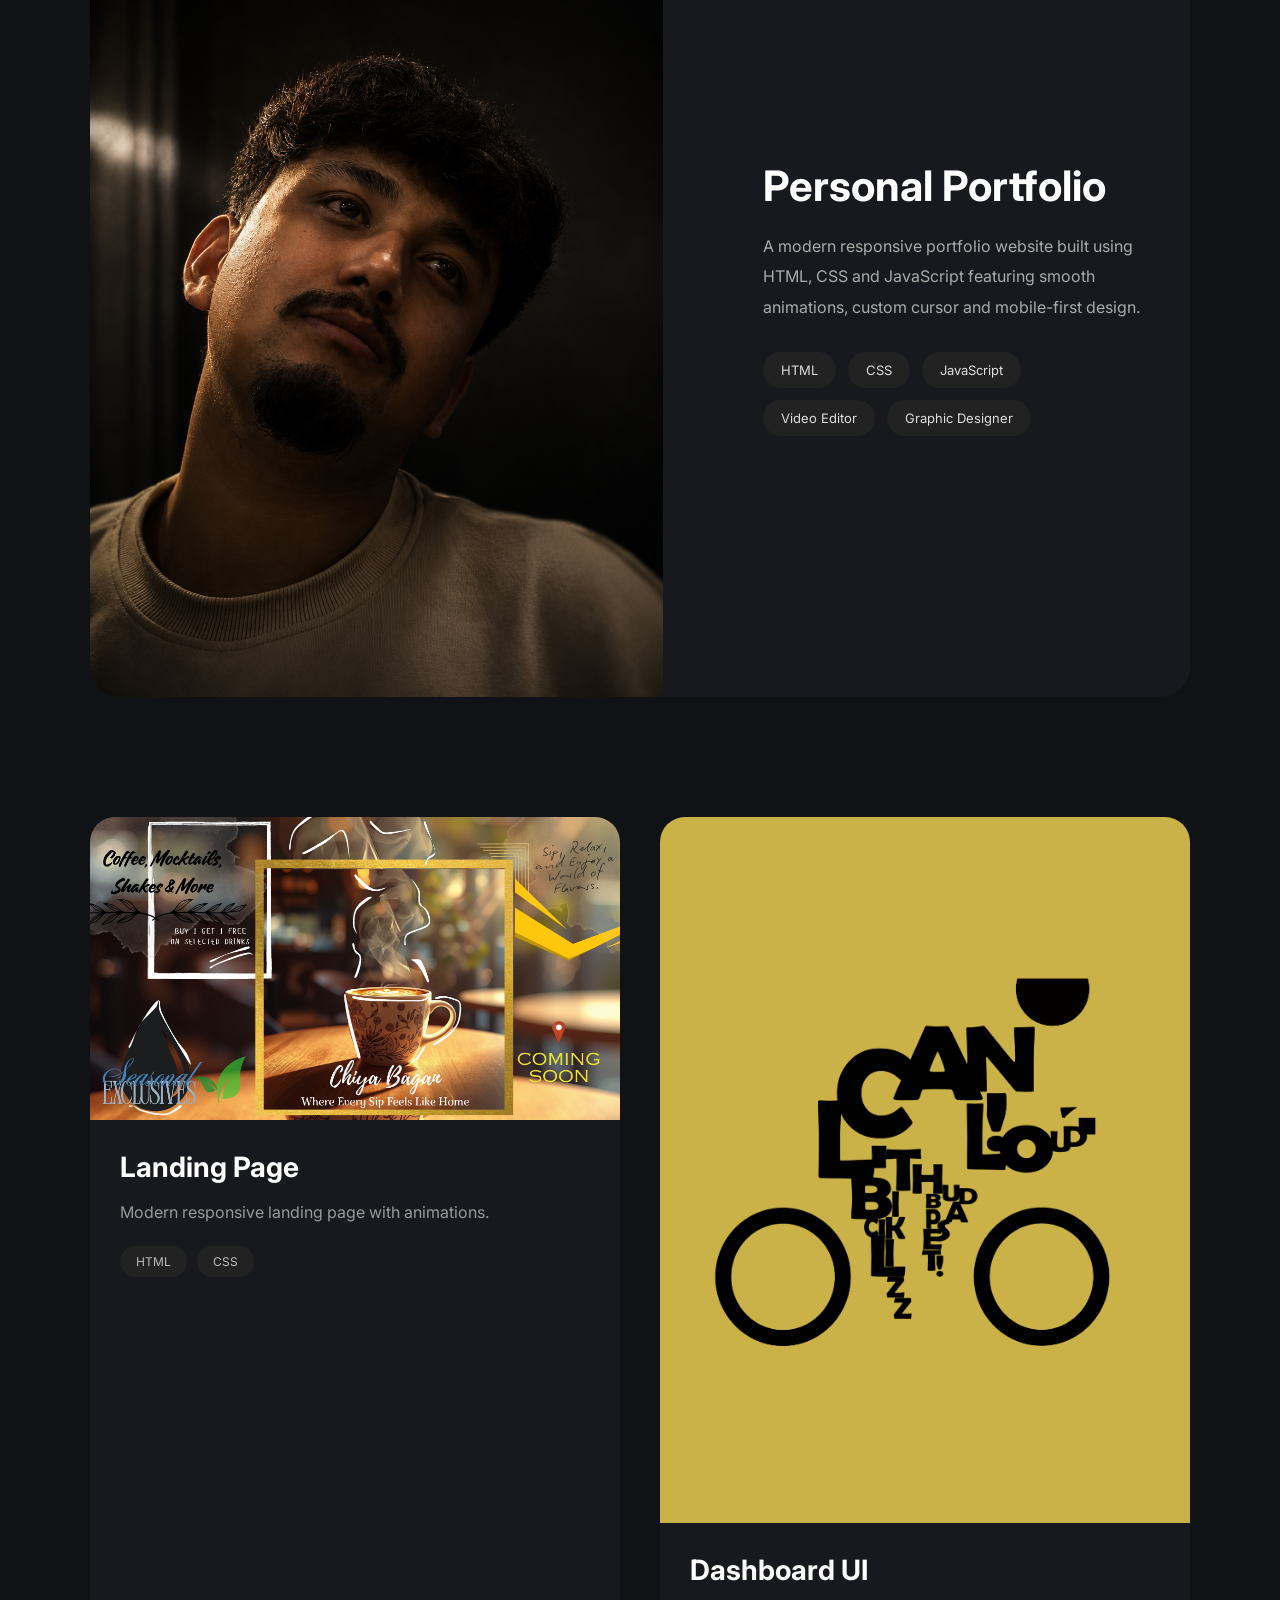
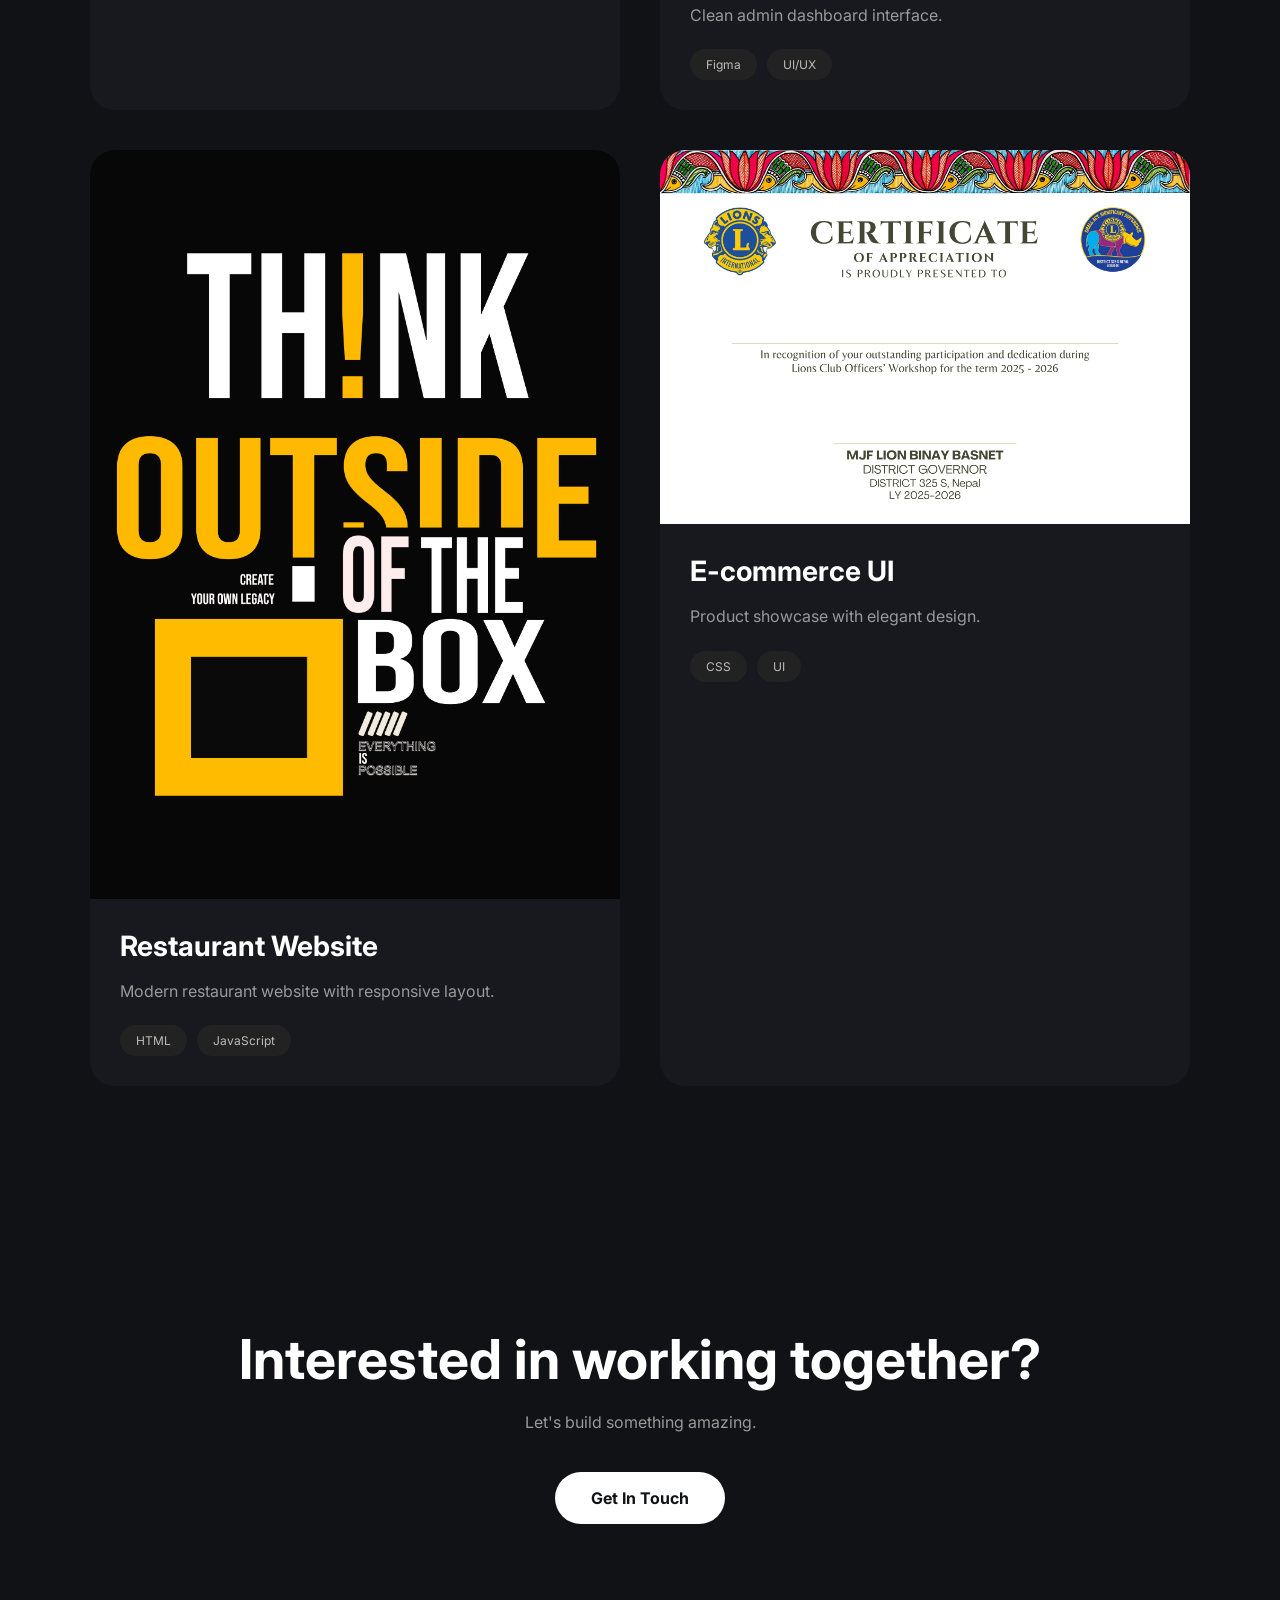
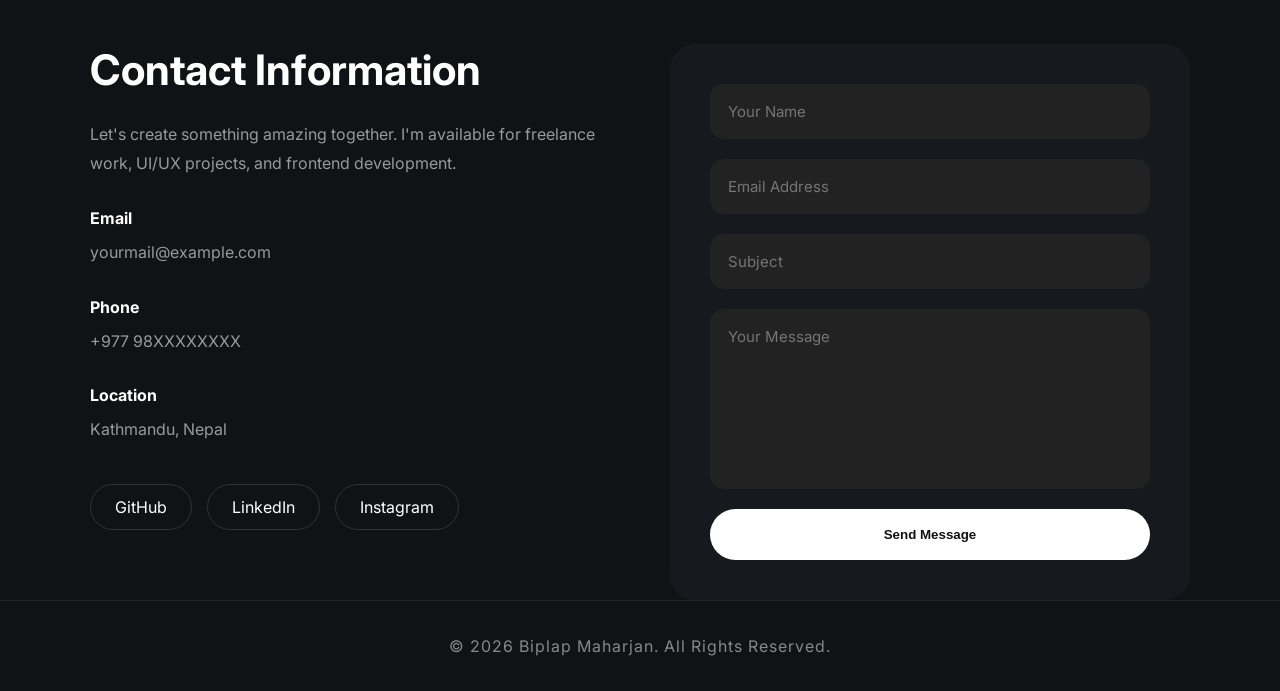
==== commit 2b6dbfe6: "Update index.html" ====
--- a/index.html
+++ b/index.html
@@ -106,7 +106,7 @@
 
             <div class="hero-image">
 
-                <img src="images/mypic.png" alt="Biplap Maharjan">
+                <img src="images/Myphoto.png" alt="Biplap Maharjan">
 
             </div>
 
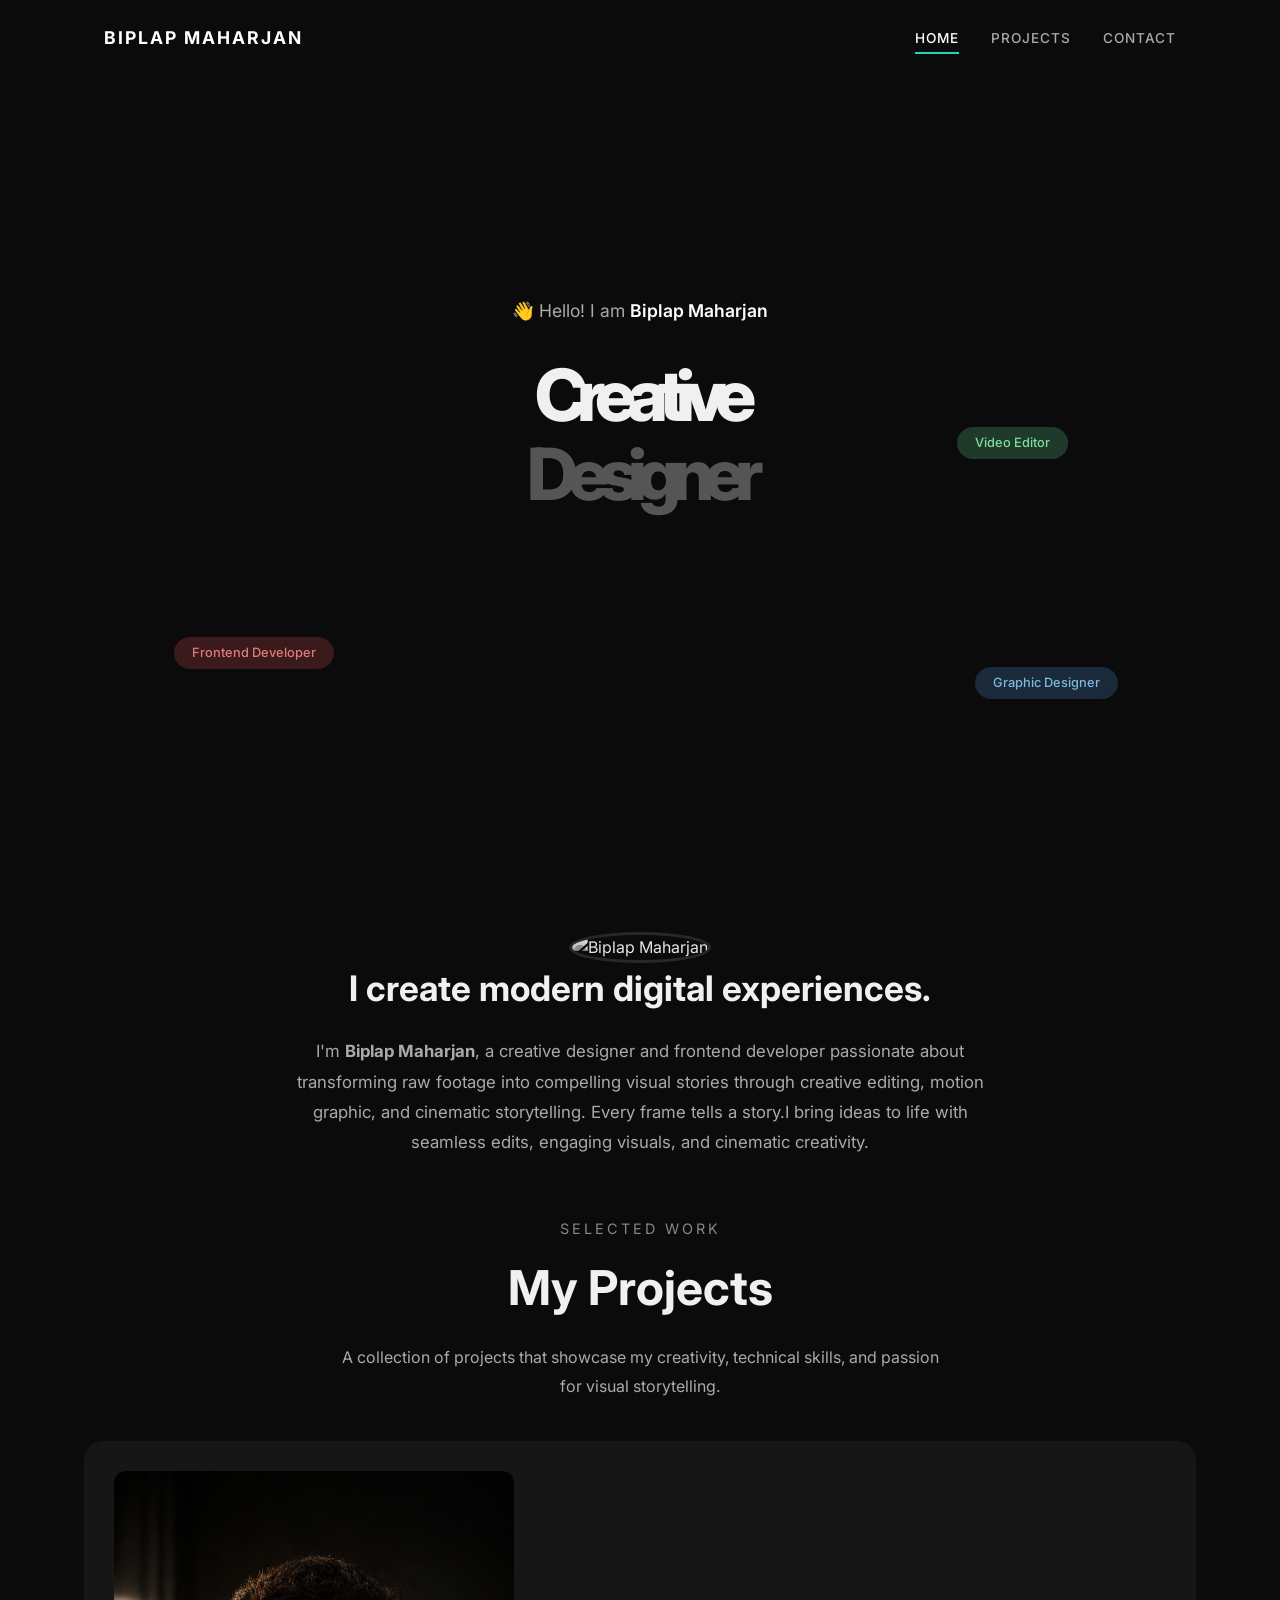
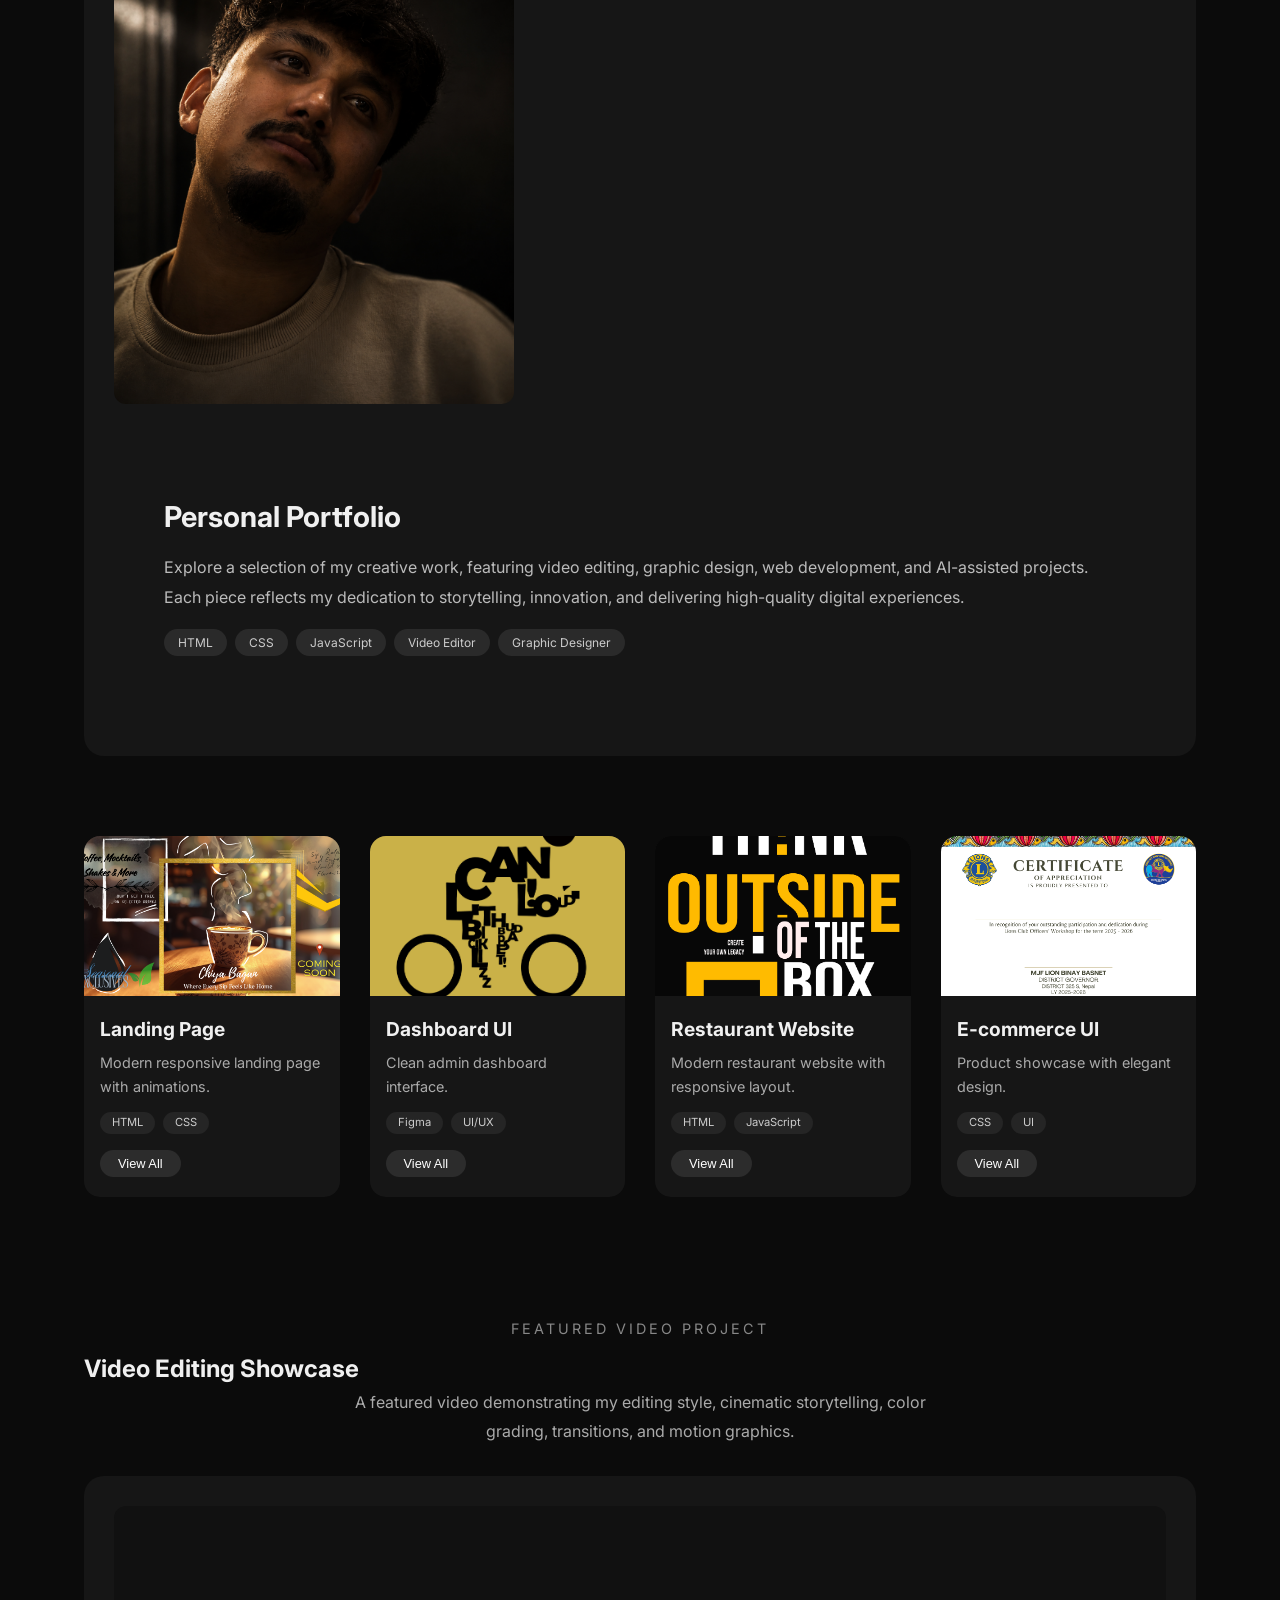
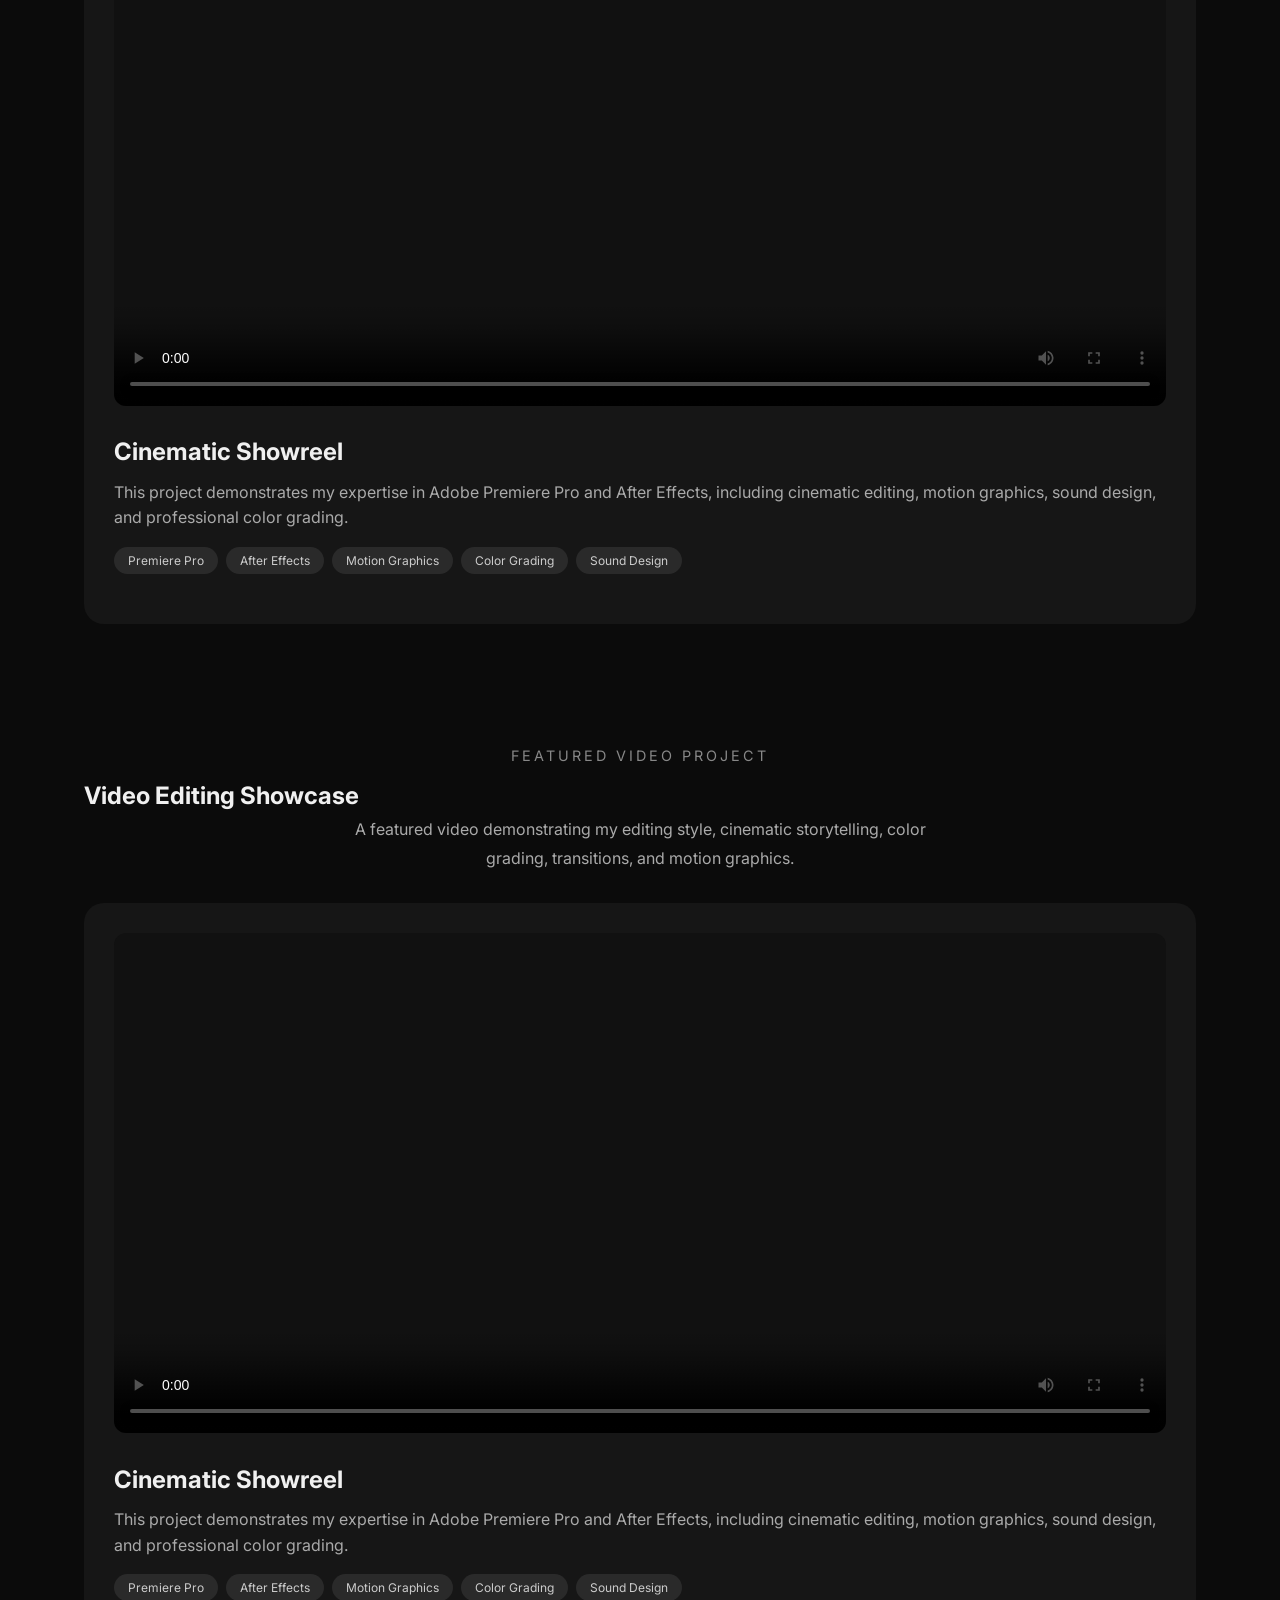
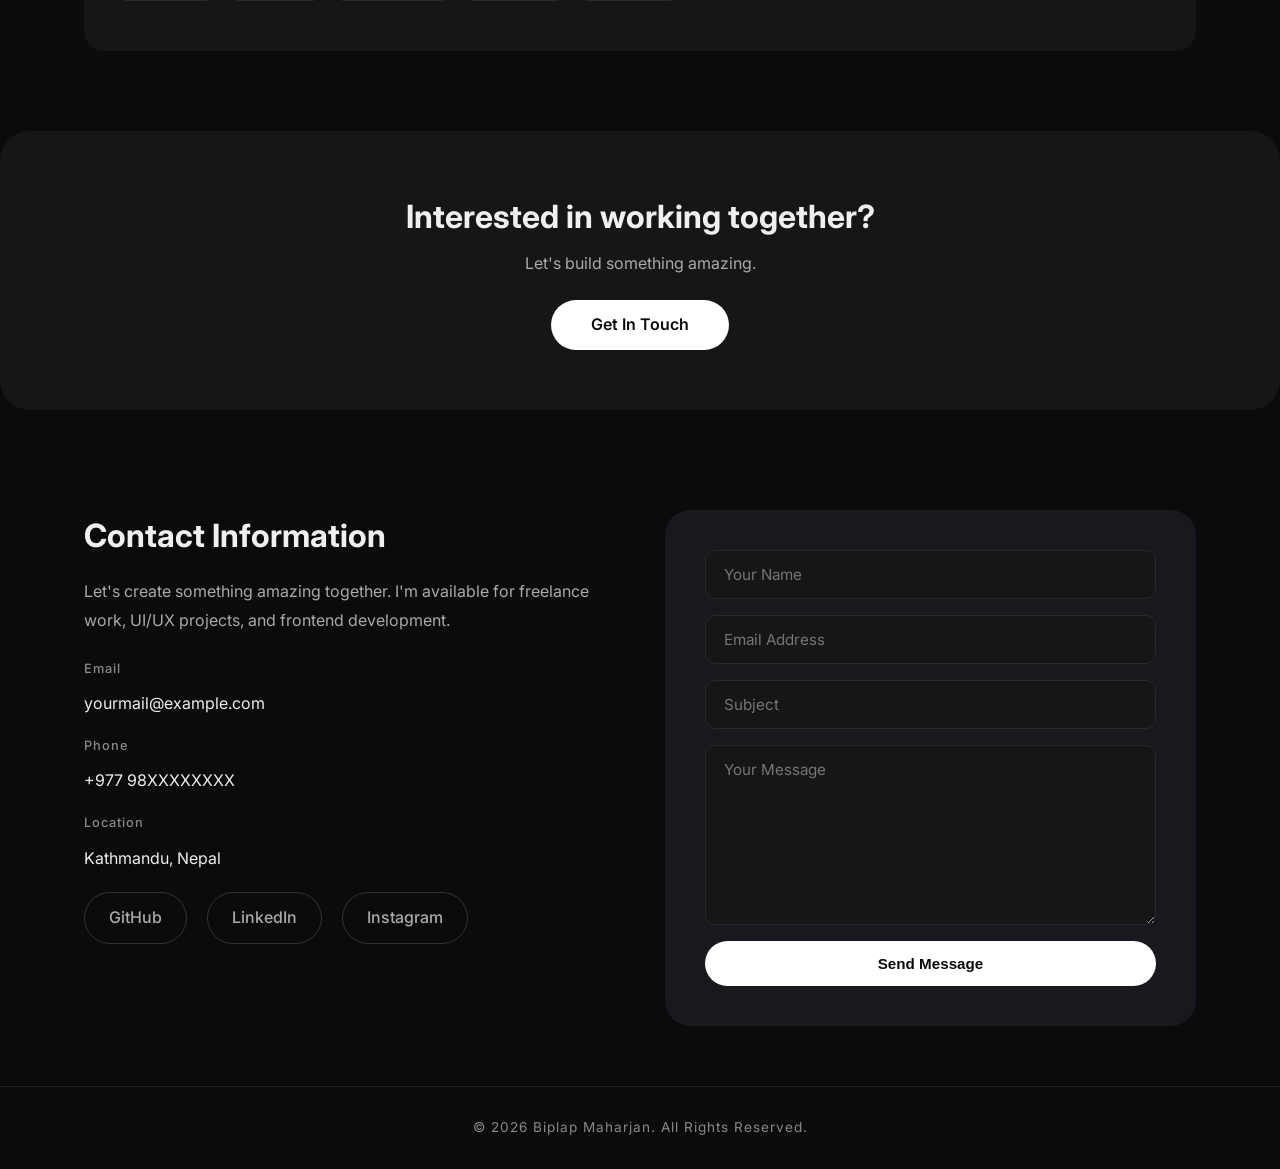
==== commit 4feb28ba: "Update index.html" ====
--- a/index.html
+++ b/index.html
@@ -16,6 +16,496 @@
 
     <link href="https://fonts.googleapis.com/css2?family=Inter:wght@300;400;500;600;700;800;900&display=swap" rel="stylesheet">
 
+    <!-- inline styles for project cards + popup (matches projects.html) -->
+    <style>
+        /* project cards grid + popup - same as projects.html */
+        .projects-grid-section {
+            padding: 40px 0 60px;
+        }
+        .projects-grid {
+            display: grid;
+            grid-template-columns: repeat(auto-fill, minmax(250px, 1fr));
+            gap: 30px;
+        }
+        .project-card {
+            background: #161616;
+            border-radius: 16px;
+            overflow: hidden;
+            transition: 0.2s;
+        }
+        .project-card img {
+            width: 100%;
+            height: 160px;
+            object-fit: cover;
+            background: #2a2a2a;
+        }
+        .card-content {
+            padding: 18px 16px 20px;
+        }
+        .card-content h3 {
+            font-size: 1.2rem;
+            margin-bottom: 6px;
+            color: #f0f0f0;
+        }
+        .card-content p {
+            color: #aaa;
+            font-size: 0.9rem;
+            margin-bottom: 12px;
+        }
+        .tech {
+            display: flex;
+            gap: 8px;
+            flex-wrap: wrap;
+            margin-bottom: 16px;
+        }
+        .tech span {
+            background: #252525;
+            padding: 2px 12px;
+            border-radius: 30px;
+            font-size: 0.7rem;
+            color: #ccc;
+        }
+        .view-btn {
+            background: #2c2c2c;
+            border: none;
+            color: #fff;
+            padding: 6px 18px;
+            border-radius: 30px;
+            font-weight: 500;
+            font-size: 0.8rem;
+            cursor: pointer;
+            transition: 0.2s;
+        }
+        .view-btn:hover {
+            background: #3f3f3f;
+        }
+
+        /* popup overlay */
+        .popup-overlay {
+            position: fixed;
+            top: 0;
+            left: 0;
+            width: 100%;
+            height: 100%;
+            background: rgba(0, 0, 0, 0.7);
+            backdrop-filter: blur(3px);
+            display: none;
+            justify-content: center;
+            align-items: center;
+            z-index: 999;
+        }
+        .popup-overlay.open {
+            display: flex;
+        }
+        .popup-box {
+            background: #1a1a1a;
+            max-width: 700px;
+            width: 90%;
+            border-radius: 24px;
+            padding: 30px 25px 35px;
+            position: relative;
+            box-shadow: 0 20px 60px rgba(0,0,0,0.8);
+        }
+        .popup-close {
+            position: absolute;
+            top: 12px;
+            right: 20px;
+            font-size: 2rem;
+            font-weight: 300;
+            color: #aaa;
+            cursor: pointer;
+            transition: 0.2s;
+            line-height: 1;
+        }
+        .popup-close:hover {
+            color: #fff;
+            transform: scale(1.1);
+        }
+        .popup-grid {
+            display: grid;
+            grid-template-columns: repeat(3, 1fr);
+            gap: 20px;
+            margin-top: 20px;
+        }
+        .popup-item {
+            background: #252525;
+            border-radius: 16px;
+            overflow: hidden;
+            text-align: center;
+            padding-bottom: 12px;
+        }
+        .popup-item .placeholder {
+            height: 110px;
+            background: #333;
+            display: flex;
+            align-items: center;
+            justify-content: center;
+            color: #777;
+            font-size: 0.8rem;
+            letter-spacing: 1px;
+        }
+        .popup-item h4 {
+            margin-top: 10px;
+            font-weight: 500;
+            font-size: 0.95rem;
+            color: #eee;
+        }
+        @media (max-width: 550px) {
+            .popup-grid {
+                grid-template-columns: 1fr;
+                gap: 16px;
+            }
+            .popup-box {
+                padding: 20px 16px;
+            }
+        }
+
+        /* keep existing styles for hero, about, contact, etc. */
+        .project-subtitle {
+            color: #888;
+            font-size: 0.9rem;
+            letter-spacing: 3px;
+            margin-bottom: 10px;
+            text-align: center;
+        }
+        .projects h1 {
+            font-size: 3rem;
+            font-weight: 700;
+            margin-bottom: 16px;
+            text-align: center;
+        }
+        .project-desc {
+            max-width: 600px;
+            margin: 0 auto;
+            color: #aaa;
+            font-size: 1rem;
+            text-align: center;
+        }
+        .featured-project {
+            padding: 40px 0;
+        }
+        .featured-card {
+            display: flex;
+            gap: 40px;
+            background: #161616;
+            border-radius: 20px;
+            padding: 30px;
+            flex-wrap: wrap;
+        }
+        .featured-image img {
+            width: 100%;
+            max-width: 400px;
+            border-radius: 12px;
+            background: #2a2a2a;
+            height: auto;
+        }
+        .featured-content h2 {
+            font-size: 1.8rem;
+            margin-bottom: 12px;
+            color: #f0f0f0;
+        }
+        .featured-content p {
+            color: #bbb;
+            margin-bottom: 16px;
+        }
+        .project-tags {
+            display: flex;
+            gap: 8px;
+            flex-wrap: wrap;
+            margin-bottom: 20px;
+        }
+        .project-tags span {
+            background: #2a2a2a;
+            padding: 4px 14px;
+            border-radius: 30px;
+            font-size: 0.75rem;
+            color: #ccc;
+        }
+        .project-cta {
+            background: #161616;
+            text-align: center;
+            padding: 60px 20px;
+            border-radius: 30px;
+            margin: 20px 0 40px;
+        }
+        .project-cta h2 {
+            font-size: 2rem;
+            margin-bottom: 8px;
+            color: #f0f0f0;
+        }
+        .project-cta p {
+            color: #aaa;
+            margin-bottom: 24px;
+        }
+        .project-cta a {
+            background: #fff;
+            color: #0b0b0b;
+            padding: 12px 40px;
+            border-radius: 40px;
+            text-decoration: none;
+            font-weight: 600;
+        }
+        .container {
+            max-width: 1200px;
+            margin: 0 auto;
+            padding: 0 20px;
+        }
+        * {
+            margin: 0;
+            padding: 0;
+            box-sizing: border-box;
+        }
+        body {
+            font-family: 'Inter', sans-serif;
+            background: #0b0b0b;
+            color: #f0f0f0;
+            line-height: 1.6;
+        }
+        .navbar {
+            display: flex;
+            justify-content: space-between;
+            align-items: center;
+            padding: 24px 40px;
+            background: transparent;
+            position: relative;
+            z-index: 10;
+        }
+        .logo {
+            font-weight: 700;
+            font-size: 1.1rem;
+            letter-spacing: 2px;
+            color: #fff;
+        }
+        .nav-links {
+            display: flex;
+            gap: 32px;
+            list-style: none;
+        }
+        .nav-links a {
+            color: #aaa;
+            text-decoration: none;
+            font-size: 0.85rem;
+            font-weight: 500;
+            letter-spacing: 1px;
+            transition: 0.2s;
+        }
+        .nav-links a:hover,
+        .nav-links a.active {
+            color: #fff;
+        }
+        .menu-btn {
+            display: none;
+            flex-direction: column;
+            gap: 5px;
+            cursor: pointer;
+        }
+        .menu-btn span {
+            width: 25px;
+            height: 2px;
+            background: #fff;
+            transition: 0.3s;
+        }
+        .mobile-menu {
+            display: none;
+            flex-direction: column;
+            background: #111;
+            padding: 20px 40px;
+            gap: 16px;
+        }
+        .mobile-menu a {
+            color: #ddd;
+            text-decoration: none;
+            font-weight: 500;
+        }
+        .mobile-menu.open {
+            display: flex;
+        }
+        @media (max-width: 768px) {
+            .nav-links {
+                display: none;
+            }
+            .menu-btn {
+                display: flex;
+            }
+        }
+        .hero {
+            padding: 40px 0;
+        }
+        .hero-container {
+            max-width: 1200px;
+            margin: 0 auto;
+            padding: 0 20px;
+            position: relative;
+        }
+        .intro p {
+            font-size: 1.1rem;
+            color: #aaa;
+        }
+        .intro span {
+            color: #fff;
+            font-weight: 600;
+        }
+        .floating {
+            display: inline-block;
+            padding: 6px 18px;
+            border-radius: 30px;
+            font-size: 0.8rem;
+            font-weight: 500;
+            margin: 10px 8px 0 0;
+        }
+        .green { background: #1f3a2a; color: #7ddf9a; }
+        .blue { background: #1a2a3a; color: #7db8df; }
+        .red { background: #3a1a1a; color: #df7d7d; }
+        .hero-title {
+            margin: 30px 0 20px;
+        }
+        .hero-title h1 {
+            font-size: 4.5rem;
+            font-weight: 800;
+            line-height: 1.1;
+        }
+        .hero-title .gray {
+            color: #555;
+        }
+        .hero-image img {
+            max-width: 200px;
+            border-radius: 50%;
+            margin: 20px 0;
+            border: 3px solid #2a2a2a;
+        }
+        .about {
+            padding: 60px 0;
+            text-align: center;
+        }
+        .about h2 {
+            font-size: 2.2rem;
+            margin-bottom: 20px;
+        }
+        .about p {
+            max-width: 700px;
+            margin: 0 auto;
+            color: #aaa;
+            font-size: 1.05rem;
+        }
+        .contact {
+            padding: 60px 0;
+        }
+        .contact-grid {
+            display: grid;
+            grid-template-columns: 1fr 1fr;
+            gap: 50px;
+        }
+        .contact-info h2 {
+            font-size: 2rem;
+            margin-bottom: 16px;
+        }
+        .contact-info p {
+            color: #aaa;
+            margin-bottom: 24px;
+        }
+        .info-item {
+            margin-bottom: 18px;
+        }
+        .info-item h4 {
+            color: #888;
+            font-weight: 500;
+            font-size: 0.8rem;
+            letter-spacing: 1px;
+        }
+        .info-item p {
+            color: #eee;
+            margin-bottom: 0;
+        }
+        .social-links {
+            display: flex;
+            gap: 20px;
+            margin-top: 20px;
+        }
+        .social-links a {
+            color: #aaa;
+            text-decoration: none;
+            font-weight: 500;
+            transition: 0.2s;
+        }
+        .social-links a:hover {
+            color: #fff;
+        }
+        .contact-form-box form {
+            display: flex;
+            flex-direction: column;
+            gap: 16px;
+        }
+        .contact-form-box input,
+        .contact-form-box textarea {
+            background: #161616;
+            border: 1px solid #2a2a2a;
+            padding: 14px 18px;
+            border-radius: 10px;
+            color: #f0f0f0;
+            font-family: 'Inter', sans-serif;
+            font-size: 0.95rem;
+            outline: none;
+        }
+        .contact-form-box textarea {
+            min-height: 120px;
+            resize: vertical;
+        }
+        .contact-form-box button {
+            background: #fff;
+            color: #0b0b0b;
+            border: none;
+            padding: 14px 30px;
+            border-radius: 40px;
+            font-weight: 600;
+            cursor: pointer;
+            font-size: 0.95rem;
+        }
+        footer {
+            text-align: center;
+            padding: 30px 0;
+            color: #555;
+            font-size: 0.85rem;
+        }
+        .cursor {
+            display: none;
+        }
+        @media (max-width: 768px) {
+            .contact-grid {
+                grid-template-columns: 1fr;
+            }
+            .hero-title h1 {
+                font-size: 3rem;
+            }
+        }
+        /* video showcase (existing) */
+        .video-showcase {
+            padding: 60px 0;
+        }
+        .video-card {
+            background: #161616;
+            border-radius: 20px;
+            padding: 30px;
+            margin-top: 30px;
+        }
+        .video-card video {
+            width: 100%;
+            border-radius: 12px;
+            max-height: 500px;
+            background: #111;
+        }
+        .video-info {
+            margin-top: 20px;
+        }
+        .video-info h3 {
+            font-size: 1.5rem;
+            margin-bottom: 8px;
+        }
+        .video-info p {
+            color: #aaa;
+            margin-bottom: 16px;
+        }
+    </style>
+
 </head>
 
 <body>
@@ -36,10 +526,10 @@
             </div>
 
             <ul class="nav-links">
-    <li><a href="#home" class="nav-link active">HOME</a></li>
-    <li><a href="#projects" class="nav-link">PROJECTS</a></li>
-    <li><a href="#contact" class="nav-link">CONTACT</a></li>
-</ul>
+                <li><a href="#home" class="nav-link active">HOME</a></li>
+                <li><a href="#projects" class="nav-link">PROJECTS</a></li>
+                <li><a href="#contact" class="nav-link">CONTACT</a></li>
+            </ul>
 
             <!-- Hamburger -->
             <div class="menu-btn">
@@ -57,12 +547,10 @@
     =========================== -->
 
     <div class="mobile-menu">
-
-    <a href="#home">HOME</a>
-    <a href="#projects">PROJECTS</a>
-    <a href="#contact">CONTACT</a>
-
-</div>
+        <a href="#home">HOME</a>
+        <a href="#projects">PROJECTS</a>
+        <a href="#contact">CONTACT</a>
+    </div>
 
     <!-- ==========================
          Hero Section
@@ -82,7 +570,6 @@
 
             <div class="floating green">
                 Video Editor 
-                
             </div>
 
             <div class="floating blue">
@@ -132,349 +619,389 @@
 
             <p>
                 I'm <strong>Biplap Maharjan</strong>, a creative designer and
-                frontend developer passionate about building modern,
-                responsive, and interactive websites using HTML, CSS,
-                JavaScript, and UI/UX principles.
-
-                I love creating clean user interfaces that combine aesthetics
-                with functionality to deliver memorable digital experiences.
+                frontend developer passionate about transforming raw footage
+                into compelling visual stories through creative editing, motion
+                graphic, and cinematic storytelling.
+
+                Every frame tells a story.I bring ideas to life with seamless edits,
+                engaging visuals, and cinematic creativity.
             </p>
 
         </div>
 
     </section>
+
     <!-- ==========================
-Projects
-========================== -->
-
-<section id="projects" class="projects">
-
-<div class="container">
-
-<p class="project-subtitle">
-Selected Work
-</p>
-
-<h1>
-My Projects
-</h1>
-
-<p class="project-desc">
-
-A collection of websites, UI/UX designs and frontend
-applications I've built using modern web technologies.
-
-</p>
-
-</div>
-
-</section>
-
-<!-- ===========================
-Featured Project
-=========================== -->
-
-<section class="featured-project">
-
-<div class="container">
-
-<div class="featured-card">
-
-<div class="featured-image">
-
-<img src="images/mypic.png" alt="Project">
-
-</div>
-
-<div class="featured-content">
-
-<h2>
-Personal Portfolio
-</h2>
-
-<p>
-
-A modern responsive portfolio website built using HTML,
-CSS and JavaScript featuring smooth animations,
-custom cursor and mobile-first design.
-
-</p>
-
-<div class="project-tags">
-
-<span>HTML</span>
-
-<span>CSS</span>
-
-<span>JavaScript</span>
-<span>Video Editor</span>
-<span>Graphic Designer</span>
-
-</div>
-
-<div class="project-buttons">
-
-
-
-</div>
-
-</div>
-
-</div>
-
-</div>
-
-</section>
-
-<!-- ===========================
-Projects Grid
-=========================== -->
-
-<section class="projects-grid-section">
-
-<div class="container">
-
-<div class="projects-grid">
-
-<!-- Project -->
-
-<div class="project-card">
-
-<img src="images/Chiyabagan.png" alt="">
-
-<div class="card-content">
-
-<h3>Landing Page</h3>
-
-<p>
-
-Modern responsive landing page with animations.
-
-</p>
-
-<div class="tech">
-
-<span>HTML</span>
-
-<span>CSS</span>
-
-</div>
-
-</div>
-
-</div>
-
-<!-- Project -->
-
-<div class="project-card">
-
-<img src="images/cycle.png" alt="">
-
-<div class="card-content">
-
-<h3>Dashboard UI</h3>
-
-<p>
-
-Clean admin dashboard interface.
-
-</p>
-
-<div class="tech">
-
-<span>Figma</span>
-
-<span>UI/UX</span>
-
-</div>
-
-</div>
-
-</div>
-
-<!-- Project -->
-
-<div class="project-card">
-
-<img src="images/words.png" alt="">
-
-<div class="card-content">
-
-<h3>Restaurant Website</h3>
-
-<p>
-
-Modern restaurant website with responsive layout.
-
-</p>
-
-<div class="tech">
-
-<span>HTML</span>
-
-<span>JavaScript</span>
-
-</div>
-
-</div>
-
-</div>
-
-<!-- Project -->
-
-<div class="project-card">
-
-<img src="images/lionscertificate.jpg" alt="">
-
-<div class="card-content">
-
-<h3>E-commerce UI</h3>
-
-<p>
-
-Product showcase with elegant design.
-
-</p>
-
-<div class="tech">
-
-<span>CSS</span>
-
-<span>UI</span>
-
-</div>
-
-</div>
-
-</div>
-
-
-
-
-</div>
-
-</div>
-
-</div>
-
-</div>
-
-</section>
-
-<!-- ===========================
-Call To Action
-=========================== -->
-
-<section class="project-cta">
-
-<div class="container">
-
-<h2>
-
-Interested in working together?
-
-</h2>
-
-<p>
-
-Let's build something amazing.
-
-</p>
-
-<a href="contact.html">
-
-Get In Touch
-
-</a>
-
-</div>
-
-</section>
-<section id="contact" class="contact">
-    
-<div class="container">
-
-<div class="contact-grid">
-
-<!-- Left -->
-
-<div class="contact-info">
-
-<h2>Contact Information</h2>
-
-<p>
-Let's create something amazing together.
-I'm available for freelance work, UI/UX projects,
-and frontend development.
-</p>
-
-<div class="info-item">
-
-<h4>Email</h4>
-
-<p>yourmail@example.com</p>
-
-</div>
-
-<div class="info-item">
-
-<h4>Phone</h4>
-
-<p>+977 98XXXXXXXX</p>
-
-</div>
-
-<div class="info-item">
-
-<h4>Location</h4>
-
-<p>Kathmandu, Nepal</p>
-
-</div>
-
-<div class="social-links">
-
-<a href="#">GitHub</a>
-
-<a href="#">LinkedIn</a>
-
-<a href="#">Instagram</a>
-
-</div>
-
-</div>
-
-<!-- Right -->
-
-<div class="contact-form-box">
-
-<form>
-
-<input type="text" placeholder="Your Name" required>
-
-<input type="email" placeholder="Email Address" required>
-
-<input type="text" placeholder="Subject">
-
-<textarea placeholder="Your Message"></textarea>
-
-<button type="submit">
-
-Send Message
-
-</button>
-
-</form>
-
-</div>
-
-</div>
-
-</div>
-
-</section>
-
-
+         PROJECTS SECTION (updated with cards + popup from projects.html)
+    =========================== -->
+
+    <section id="projects" class="projects">
+
+        <div class="container">
+
+            <p class="project-subtitle">
+                Selected Work
+            </p>
+
+            <h1>
+                My Projects
+            </h1>
+
+            <p class="project-desc">
+                A collection of projects that showcase my creativity, 
+                technical skills, and passion for visual storytelling.
+            </p>
+
+        </div>
+
+    </section>
+
+    <!-- ===========================
+         Featured Project
+    =========================== -->
+
+    <section class="featured-project">
+
+        <div class="container">
+
+            <div class="featured-card">
+
+                <div class="featured-image">
+                    <img src="images/mypic.png" alt="Project">
+                </div>
+
+                <div class="featured-content">
+
+                    <h2>Personal Portfolio</h2>
+
+                    <p>
+                        Explore a selection of my creative work, featuring video editing,
+                        graphic design, web development, and AI-assisted projects.
+                        Each piece reflects my dedication to storytelling, innovation,
+                        and delivering high-quality digital experiences.
+                    </p>
+
+                    <div class="project-tags">
+                        <span>HTML</span>
+                        <span>CSS</span>
+                        <span>JavaScript</span>
+                        <span>Video Editor</span>
+                        <span>Graphic Designer</span>
+                    </div>
+
+                    <div class="project-buttons">
+                        <!-- buttons removed as per original -->
+                    </div>
+
+                </div>
+
+            </div>
+
+        </div>
+
+    </section>
+
+    <!-- ===========================
+         Projects Grid (with View All buttons + popup) - from projects.html
+    =========================== -->
+
+    <section class="projects-grid-section">
+
+        <div class="container">
+
+            <div class="projects-grid">
+
+                <!-- Project 1 -->
+                <div class="project-card">
+                    <img src="images/Chiyabagan.png" alt="">
+                    <div class="card-content">
+                        <h3>Landing Page</h3>
+                        <p>Modern responsive landing page with animations.</p>
+                        <div class="tech">
+                            <span>HTML</span>
+                            <span>CSS</span>
+                        </div>
+                        <button class="view-btn" onclick="openPopup()">View All</button>
+                    </div>
+                </div>
+
+                <!-- Project 2 -->
+                <div class="project-card">
+                    <img src="images/cycle.png" alt="">
+                    <div class="card-content">
+                        <h3>Dashboard UI</h3>
+                        <p>Clean admin dashboard interface.</p>
+                        <div class="tech">
+                            <span>Figma</span>
+                            <span>UI/UX</span>
+                        </div>
+                        <button class="view-btn" onclick="openPopup()">View All</button>
+                    </div>
+                </div>
+
+                <!-- Project 3 -->
+                <div class="project-card">
+                    <img src="images/words.png" alt="">
+                    <div class="card-content">
+                        <h3>Restaurant Website</h3>
+                        <p>Modern restaurant website with responsive layout.</p>
+                        <div class="tech">
+                            <span>HTML</span>
+                            <span>JavaScript</span>
+                        </div>
+                        <button class="view-btn" onclick="openPopup()">View All</button>
+                    </div>
+                </div>
+
+                <!-- Project 4 -->
+                <div class="project-card">
+                    <img src="images/lionscertificate.jpg" alt="">
+                    <div class="card-content">
+                        <h3>E-commerce UI</h3>
+                        <p>Product showcase with elegant design.</p>
+                        <div class="tech">
+                            <span>CSS</span>
+                            <span>UI</span>
+                        </div>
+                        <button class="view-btn" onclick="openPopup()">View All</button>
+                    </div>
+                </div>
+
+            </div>
+
+        </div>
+
+    </section>
+
+    <!-- ===========================
+         POPUP (from projects.html)
+    =========================== -->
+
+    <div class="popup-overlay" id="popupOverlay">
+        <div class="popup-box">
+            <span class="popup-close" onclick="closePopup()">&times;</span>
+            <h3 style="margin-bottom: 6px; font-weight: 500;">Project Gallery</h3>
+            <p style="color:#999; font-size:0.9rem; margin-bottom:10px;">Three related visuals</p>
+            <div class="popup-grid">
+                <div class="popup-item">
+                    <div class="placeholder">📸 image 1</div>
+                    <h4>Mockup A</h4>
+                </div>
+                <div class="popup-item">
+                    <div class="placeholder">🖼️ image 2</div>
+                    <h4>Mockup B</h4>
+                </div>
+                <div class="popup-item">
+                    <div class="placeholder">🎨 image 3</div>
+                    <h4>Mockup C</h4>
+                </div>
+            </div>
+        </div>
+    </div>
+
+    <!-- ===========================
+         Featured Video Project (kept from original)
+    =========================== -->
+
+    <section class="video-showcase">
+
+        <div class="container">
+
+            <p class="project-subtitle">
+                Featured Video Project
+            </p>
+
+            <h2>Video Editing Showcase</h2>
+
+            <p class="project-desc">
+                A featured video demonstrating my editing style,
+                cinematic storytelling, color grading, transitions,
+                and motion graphics.
+            </p>
+
+            <div class="video-card">
+
+                <video controls preload="metadata" poster="images/video-thumbnail.jpg">
+
+                    <source src="Videos/Cinematic.mp4" type="video/mp4">
+
+                    Your browser does not support HTML5 video.
+
+                </video>
+
+                <div class="video-info">
+
+                    <h3>Cinematic Showreel</h3>
+
+                    <p>
+                        This project demonstrates my expertise in Adobe Premiere Pro
+                        and After Effects, including cinematic editing,
+                        motion graphics, sound design, and professional
+                        color grading.
+                    </p>
+
+                    <div class="project-tags">
+
+                        <span>Premiere Pro</span>
+
+                        <span>After Effects</span>
+
+                        <span>Motion Graphics</span>
+
+                        <span>Color Grading</span>
+
+                        <span>Sound Design</span>
+
+                    </div>
+
+                </div>
+
+            </div>
+
+        </div>
+
+    </section>
+
+    <!-- second video (kept from original) -->
+    <section class="video-showcase">
+
+        <div class="container">
+
+            <p class="project-subtitle">
+                Featured Video Project
+            </p>
+
+            <h2>Video Editing Showcase</h2>
+
+            <p class="project-desc">
+                A featured video demonstrating my editing style,
+                cinematic storytelling, color grading, transitions,
+                and motion graphics.
+            </p>
+
+            <div class="video-card">
+
+                <video controls preload="metadata" poster="images/video-thumbnail.jpg">
+
+                    <source src="Videos/Yalavideo.mp4" type="video/mp4">
+
+                    Your browser does not support HTML5 video.
+
+                </video>
+
+                <div class="video-info">
+
+                    <h3>Cinematic Showreel</h3>
+
+                    <p>
+                        This project demonstrates my expertise in Adobe Premiere Pro
+                        and After Effects, including cinematic editing,
+                        motion graphics, sound design, and professional
+                        color grading.
+                    </p>
+
+                    <div class="project-tags">
+
+                        <span>Premiere Pro</span>
+
+                        <span>After Effects</span>
+
+                        <span>Motion Graphics</span>
+
+                        <span>Color Grading</span>
+
+                        <span>Sound Design</span>
+
+                    </div>
+
+                </div>
+
+            </div>
+
+        </div>
+
+    </section>
+
+    <!-- ===========================
+         Call To Action
+    =========================== -->
+
+    <section class="project-cta">
+
+        <div class="container">
+
+            <h2>Interested in working together?</h2>
+            <p>Let's build something amazing.</p>
+            <a href="contact.html">Get In Touch</a>
+
+        </div>
+
+    </section>
+
+    <!-- ==========================
+         CONTACT
+    =========================== -->
+
+    <section id="contact" class="contact">
+        
+        <div class="container">
+
+            <div class="contact-grid">
+
+                <!-- Left -->
+                <div class="contact-info">
+
+                    <h2>Contact Information</h2>
+
+                    <p>
+                        Let's create something amazing together.
+                        I'm available for freelance work, UI/UX projects,
+                        and frontend development.
+                    </p>
+
+                    <div class="info-item">
+                        <h4>Email</h4>
+                        <p>yourmail@example.com</p>
+                    </div>
+
+                    <div class="info-item">
+                        <h4>Phone</h4>
+                        <p>+977 98XXXXXXXX</p>
+                    </div>
+
+                    <div class="info-item">
+                        <h4>Location</h4>
+                        <p>Kathmandu, Nepal</p>
+                    </div>
+
+                    <div class="social-links">
+                        <a href="#">GitHub</a>
+                        <a href="#">LinkedIn</a>
+                        <a href="#">Instagram</a>
+                    </div>
+
+                </div>
+
+                <!-- Right -->
+                <div class="contact-form-box">
+
+                    <form>
+
+                        <input type="text" placeholder="Your Name" required>
+                        <input type="email" placeholder="Email Address" required>
+                        <input type="text" placeholder="Subject">
+                        <textarea placeholder="Your Message"></textarea>
+                        <button type="submit">Send Message</button>
+
+                    </form>
+
+                </div>
+
+            </div>
+
+        </div>
+
+    </section>
 
     <!-- ==========================
          Footer
@@ -493,7 +1020,49 @@
     </footer>
 
     <!-- JavaScript -->
-    <script src="js/script.js"></script>
+    <script>
+        // mobile menu toggle
+        const menuBtn = document.querySelector('.menu-btn');
+        const mobileMenu = document.querySelector('.mobile-menu');
+        if (menuBtn && mobileMenu) {
+            menuBtn.addEventListener('click', function() {
+                mobileMenu.classList.toggle('open');
+            });
+        }
+
+        // popup functions (from projects.html)
+        function openPopup() {
+            document.getElementById('popupOverlay').classList.add('open');
+            document.body.style.overflow = 'hidden';
+        }
+
+        function closePopup() {
+            document.getElementById('popupOverlay').classList.remove('open');
+            document.body.style.overflow = '';
+        }
+
+        // close on overlay click
+        document.getElementById('popupOverlay').addEventListener('click', function(e) {
+            if (e.target === this) {
+                closePopup();
+            }
+        });
+
+        // close with Escape key
+        document.addEventListener('keydown', function(e) {
+            if (e.key === 'Escape') {
+                closePopup();
+            }
+        });
+
+        // nav link active state
+        document.querySelectorAll('.nav-link').forEach(link => {
+            link.addEventListener('click', function() {
+                document.querySelectorAll('.nav-link').forEach(l => l.classList.remove('active'));
+                this.classList.add('active');
+            });
+        });
+    </script>
 
 </body>
 </html>
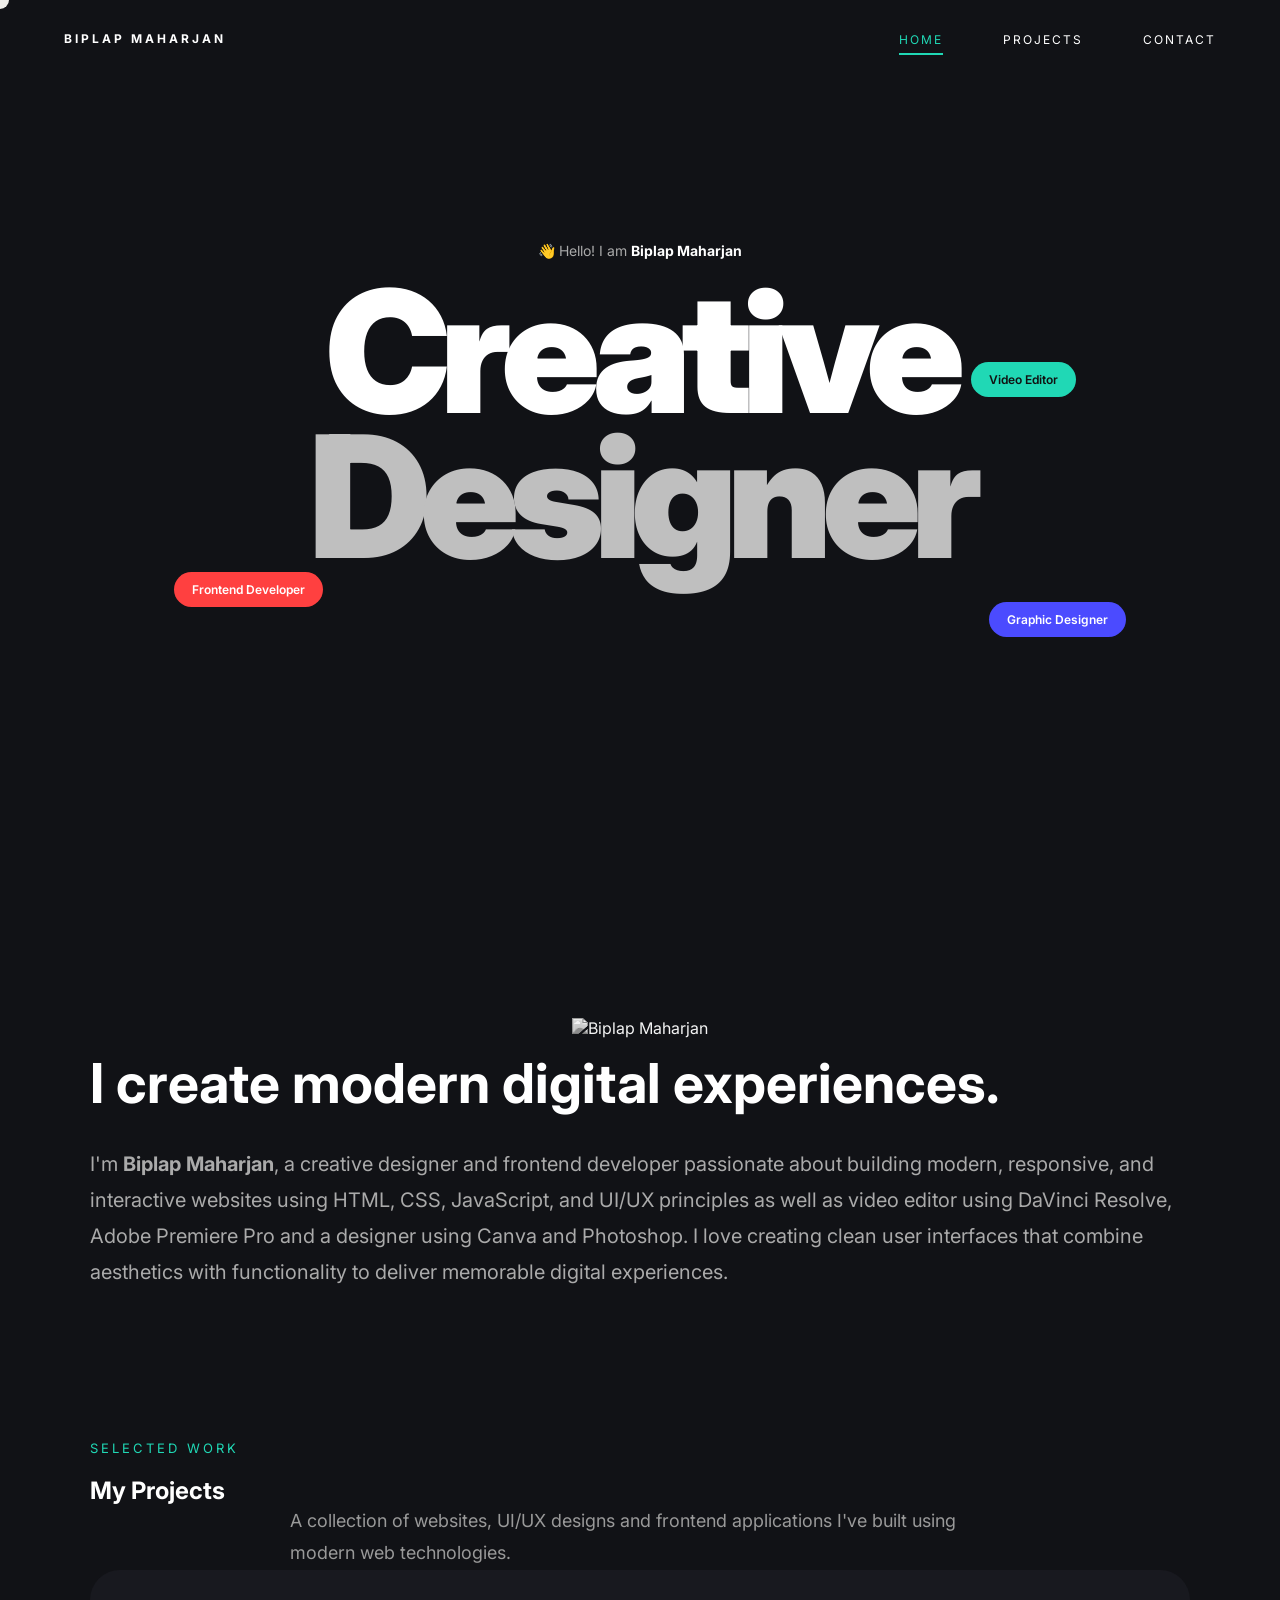
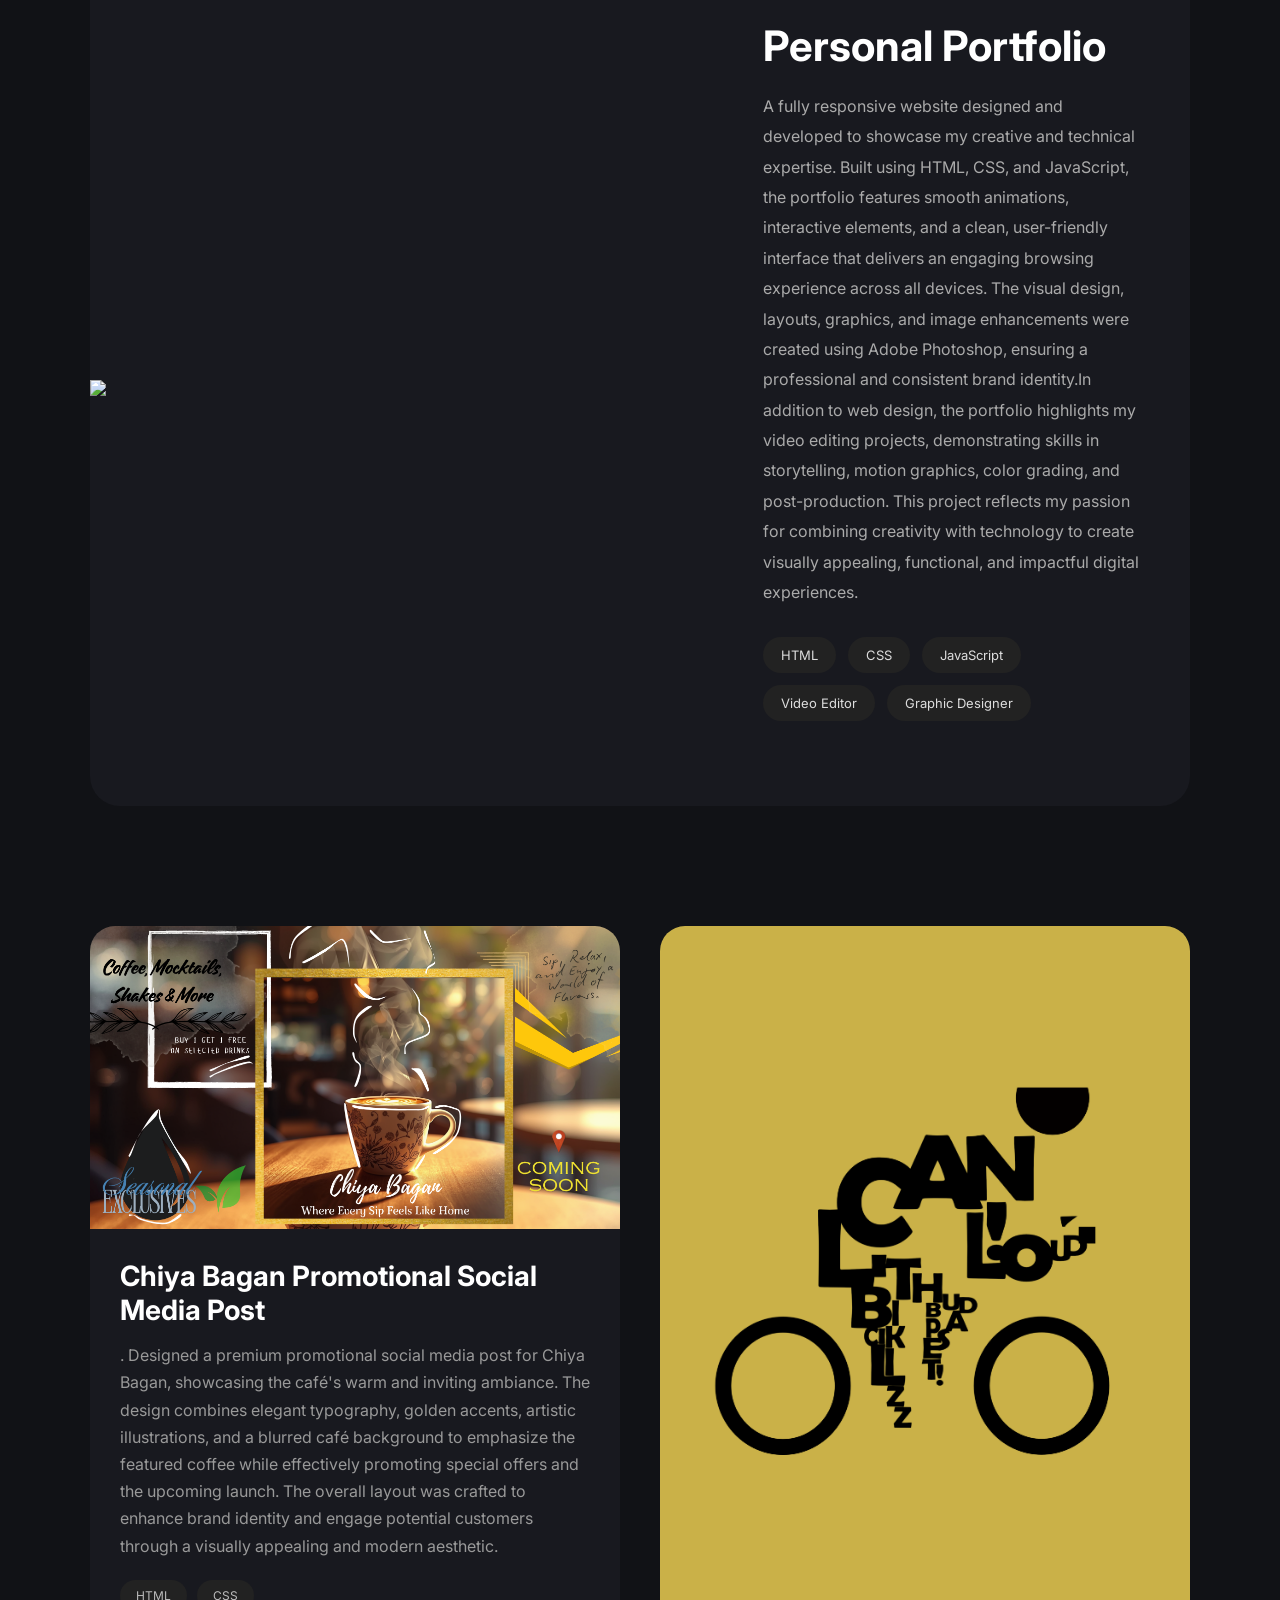
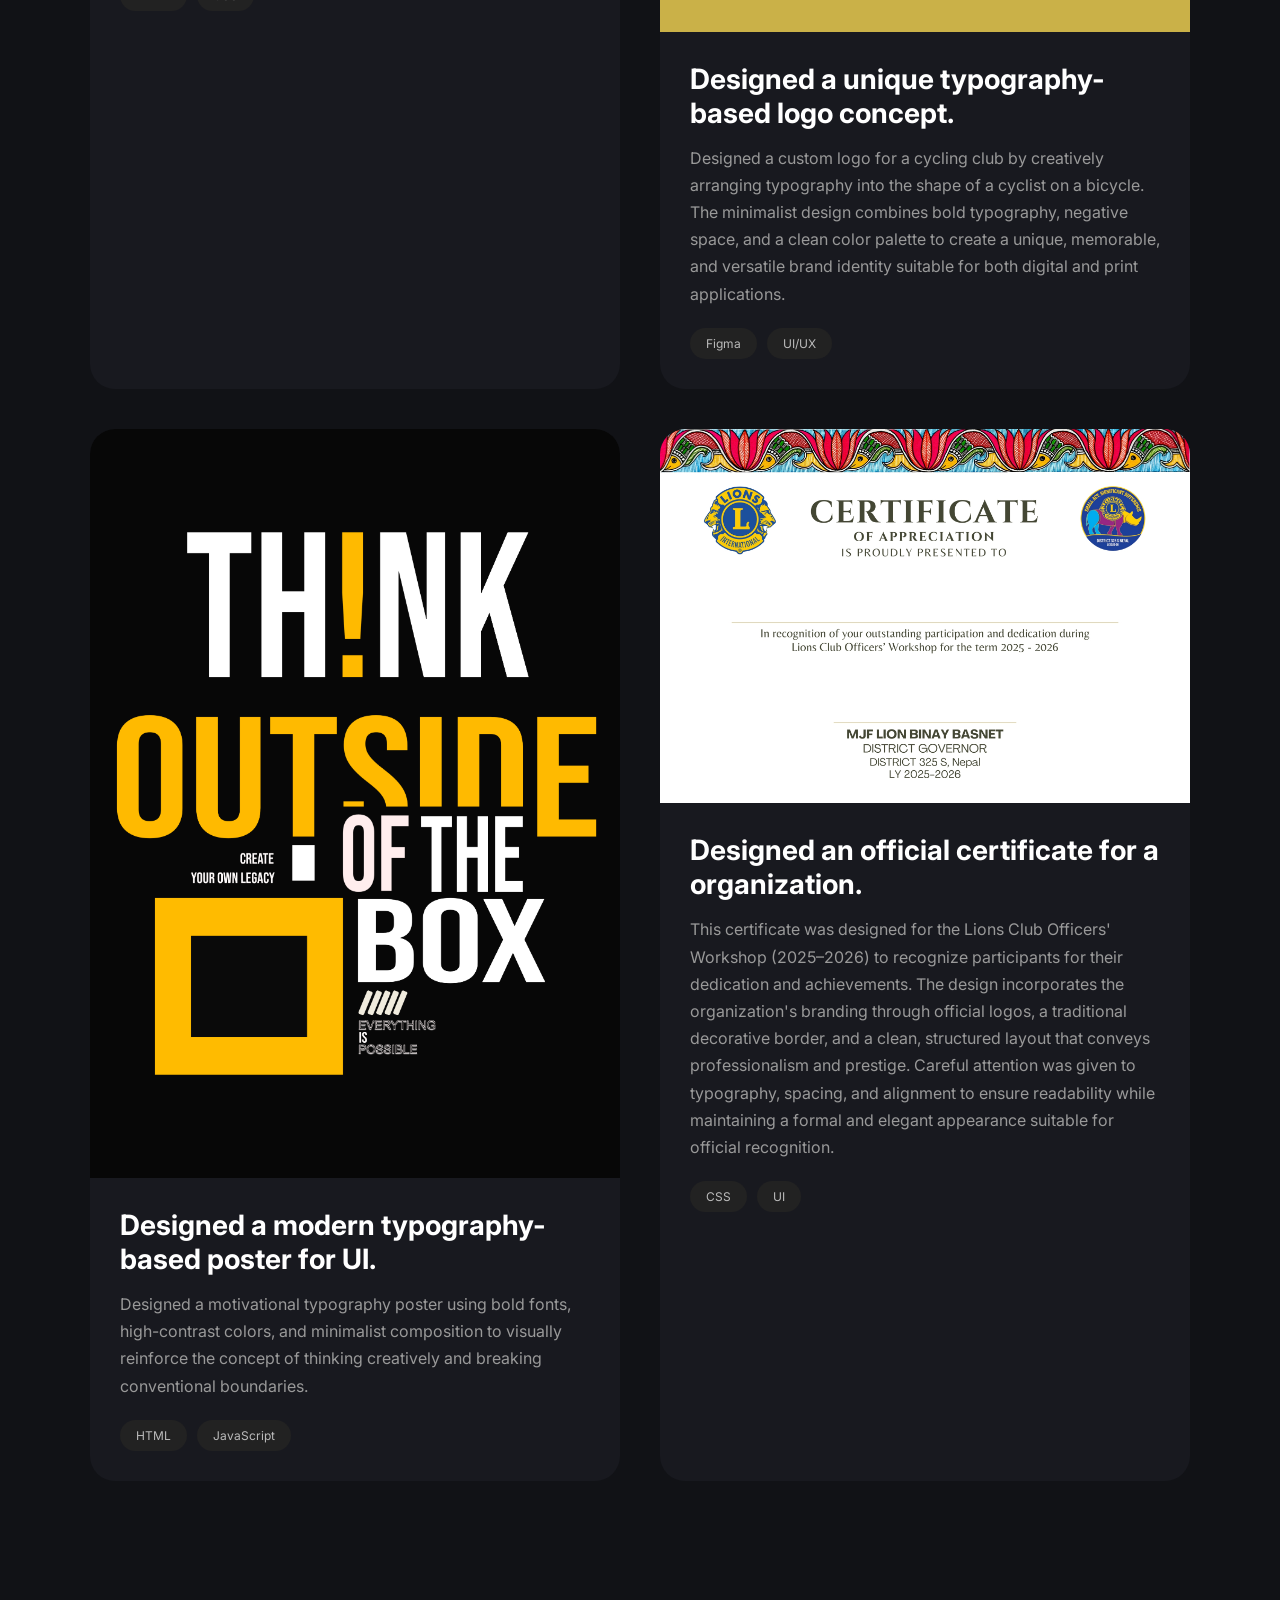
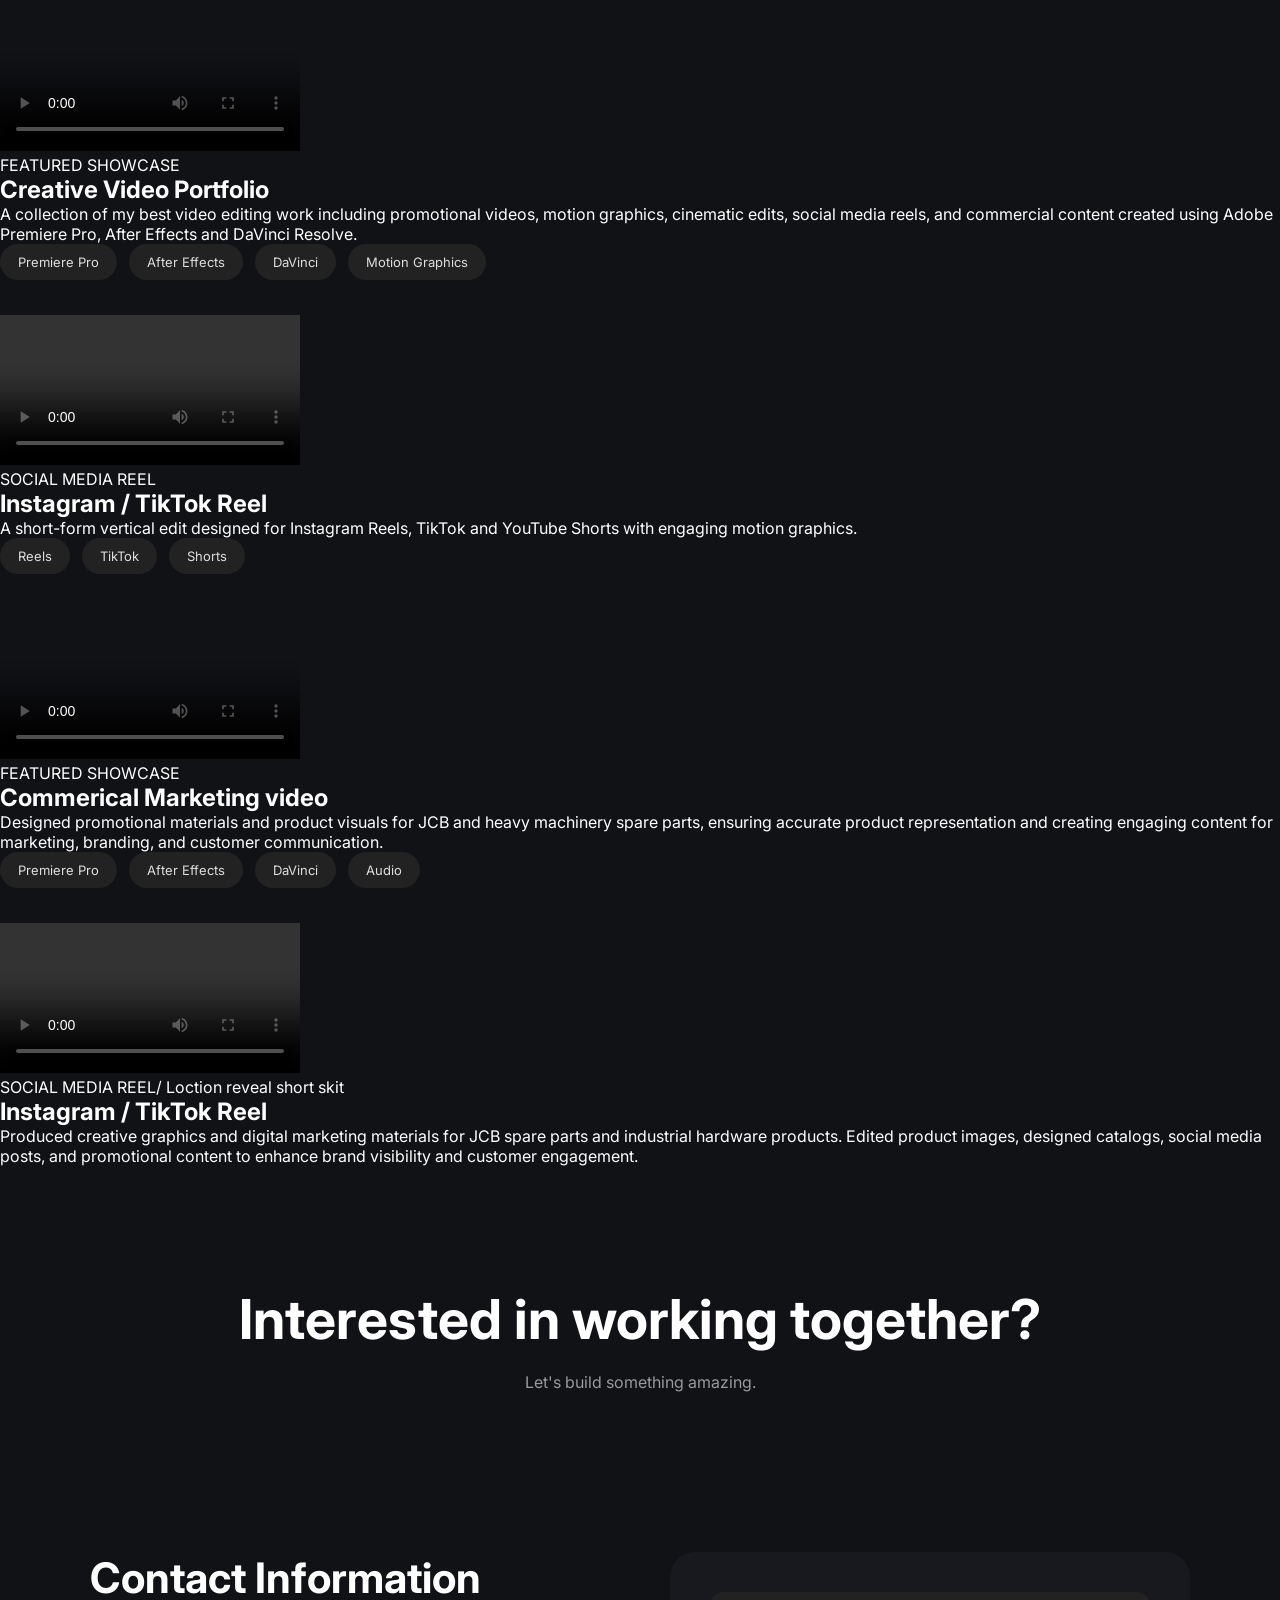
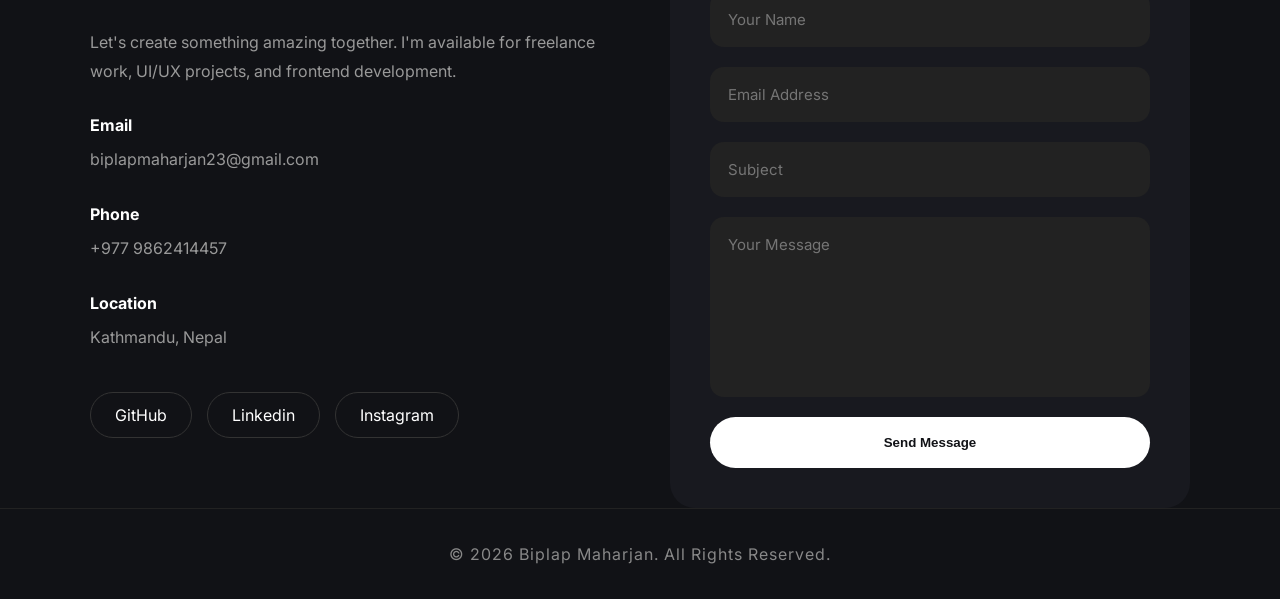
==== commit 79e9a138: "Update index.html" ====
--- a/index.html
+++ b/index.html
@@ -16,496 +16,6 @@
 
     <link href="https://fonts.googleapis.com/css2?family=Inter:wght@300;400;500;600;700;800;900&display=swap" rel="stylesheet">
 
-    <!-- inline styles for project cards + popup (matches projects.html) -->
-    <style>
-        /* project cards grid + popup - same as projects.html */
-        .projects-grid-section {
-            padding: 40px 0 60px;
-        }
-        .projects-grid {
-            display: grid;
-            grid-template-columns: repeat(auto-fill, minmax(250px, 1fr));
-            gap: 30px;
-        }
-        .project-card {
-            background: #161616;
-            border-radius: 16px;
-            overflow: hidden;
-            transition: 0.2s;
-        }
-        .project-card img {
-            width: 100%;
-            height: 160px;
-            object-fit: cover;
-            background: #2a2a2a;
-        }
-        .card-content {
-            padding: 18px 16px 20px;
-        }
-        .card-content h3 {
-            font-size: 1.2rem;
-            margin-bottom: 6px;
-            color: #f0f0f0;
-        }
-        .card-content p {
-            color: #aaa;
-            font-size: 0.9rem;
-            margin-bottom: 12px;
-        }
-        .tech {
-            display: flex;
-            gap: 8px;
-            flex-wrap: wrap;
-            margin-bottom: 16px;
-        }
-        .tech span {
-            background: #252525;
-            padding: 2px 12px;
-            border-radius: 30px;
-            font-size: 0.7rem;
-            color: #ccc;
-        }
-        .view-btn {
-            background: #2c2c2c;
-            border: none;
-            color: #fff;
-            padding: 6px 18px;
-            border-radius: 30px;
-            font-weight: 500;
-            font-size: 0.8rem;
-            cursor: pointer;
-            transition: 0.2s;
-        }
-        .view-btn:hover {
-            background: #3f3f3f;
-        }
-
-        /* popup overlay */
-        .popup-overlay {
-            position: fixed;
-            top: 0;
-            left: 0;
-            width: 100%;
-            height: 100%;
-            background: rgba(0, 0, 0, 0.7);
-            backdrop-filter: blur(3px);
-            display: none;
-            justify-content: center;
-            align-items: center;
-            z-index: 999;
-        }
-        .popup-overlay.open {
-            display: flex;
-        }
-        .popup-box {
-            background: #1a1a1a;
-            max-width: 700px;
-            width: 90%;
-            border-radius: 24px;
-            padding: 30px 25px 35px;
-            position: relative;
-            box-shadow: 0 20px 60px rgba(0,0,0,0.8);
-        }
-        .popup-close {
-            position: absolute;
-            top: 12px;
-            right: 20px;
-            font-size: 2rem;
-            font-weight: 300;
-            color: #aaa;
-            cursor: pointer;
-            transition: 0.2s;
-            line-height: 1;
-        }
-        .popup-close:hover {
-            color: #fff;
-            transform: scale(1.1);
-        }
-        .popup-grid {
-            display: grid;
-            grid-template-columns: repeat(3, 1fr);
-            gap: 20px;
-            margin-top: 20px;
-        }
-        .popup-item {
-            background: #252525;
-            border-radius: 16px;
-            overflow: hidden;
-            text-align: center;
-            padding-bottom: 12px;
-        }
-        .popup-item .placeholder {
-            height: 110px;
-            background: #333;
-            display: flex;
-            align-items: center;
-            justify-content: center;
-            color: #777;
-            font-size: 0.8rem;
-            letter-spacing: 1px;
-        }
-        .popup-item h4 {
-            margin-top: 10px;
-            font-weight: 500;
-            font-size: 0.95rem;
-            color: #eee;
-        }
-        @media (max-width: 550px) {
-            .popup-grid {
-                grid-template-columns: 1fr;
-                gap: 16px;
-            }
-            .popup-box {
-                padding: 20px 16px;
-            }
-        }
-
-        /* keep existing styles for hero, about, contact, etc. */
-        .project-subtitle {
-            color: #888;
-            font-size: 0.9rem;
-            letter-spacing: 3px;
-            margin-bottom: 10px;
-            text-align: center;
-        }
-        .projects h1 {
-            font-size: 3rem;
-            font-weight: 700;
-            margin-bottom: 16px;
-            text-align: center;
-        }
-        .project-desc {
-            max-width: 600px;
-            margin: 0 auto;
-            color: #aaa;
-            font-size: 1rem;
-            text-align: center;
-        }
-        .featured-project {
-            padding: 40px 0;
-        }
-        .featured-card {
-            display: flex;
-            gap: 40px;
-            background: #161616;
-            border-radius: 20px;
-            padding: 30px;
-            flex-wrap: wrap;
-        }
-        .featured-image img {
-            width: 100%;
-            max-width: 400px;
-            border-radius: 12px;
-            background: #2a2a2a;
-            height: auto;
-        }
-        .featured-content h2 {
-            font-size: 1.8rem;
-            margin-bottom: 12px;
-            color: #f0f0f0;
-        }
-        .featured-content p {
-            color: #bbb;
-            margin-bottom: 16px;
-        }
-        .project-tags {
-            display: flex;
-            gap: 8px;
-            flex-wrap: wrap;
-            margin-bottom: 20px;
-        }
-        .project-tags span {
-            background: #2a2a2a;
-            padding: 4px 14px;
-            border-radius: 30px;
-            font-size: 0.75rem;
-            color: #ccc;
-        }
-        .project-cta {
-            background: #161616;
-            text-align: center;
-            padding: 60px 20px;
-            border-radius: 30px;
-            margin: 20px 0 40px;
-        }
-        .project-cta h2 {
-            font-size: 2rem;
-            margin-bottom: 8px;
-            color: #f0f0f0;
-        }
-        .project-cta p {
-            color: #aaa;
-            margin-bottom: 24px;
-        }
-        .project-cta a {
-            background: #fff;
-            color: #0b0b0b;
-            padding: 12px 40px;
-            border-radius: 40px;
-            text-decoration: none;
-            font-weight: 600;
-        }
-        .container {
-            max-width: 1200px;
-            margin: 0 auto;
-            padding: 0 20px;
-        }
-        * {
-            margin: 0;
-            padding: 0;
-            box-sizing: border-box;
-        }
-        body {
-            font-family: 'Inter', sans-serif;
-            background: #0b0b0b;
-            color: #f0f0f0;
-            line-height: 1.6;
-        }
-        .navbar {
-            display: flex;
-            justify-content: space-between;
-            align-items: center;
-            padding: 24px 40px;
-            background: transparent;
-            position: relative;
-            z-index: 10;
-        }
-        .logo {
-            font-weight: 700;
-            font-size: 1.1rem;
-            letter-spacing: 2px;
-            color: #fff;
-        }
-        .nav-links {
-            display: flex;
-            gap: 32px;
-            list-style: none;
-        }
-        .nav-links a {
-            color: #aaa;
-            text-decoration: none;
-            font-size: 0.85rem;
-            font-weight: 500;
-            letter-spacing: 1px;
-            transition: 0.2s;
-        }
-        .nav-links a:hover,
-        .nav-links a.active {
-            color: #fff;
-        }
-        .menu-btn {
-            display: none;
-            flex-direction: column;
-            gap: 5px;
-            cursor: pointer;
-        }
-        .menu-btn span {
-            width: 25px;
-            height: 2px;
-            background: #fff;
-            transition: 0.3s;
-        }
-        .mobile-menu {
-            display: none;
-            flex-direction: column;
-            background: #111;
-            padding: 20px 40px;
-            gap: 16px;
-        }
-        .mobile-menu a {
-            color: #ddd;
-            text-decoration: none;
-            font-weight: 500;
-        }
-        .mobile-menu.open {
-            display: flex;
-        }
-        @media (max-width: 768px) {
-            .nav-links {
-                display: none;
-            }
-            .menu-btn {
-                display: flex;
-            }
-        }
-        .hero {
-            padding: 40px 0;
-        }
-        .hero-container {
-            max-width: 1200px;
-            margin: 0 auto;
-            padding: 0 20px;
-            position: relative;
-        }
-        .intro p {
-            font-size: 1.1rem;
-            color: #aaa;
-        }
-        .intro span {
-            color: #fff;
-            font-weight: 600;
-        }
-        .floating {
-            display: inline-block;
-            padding: 6px 18px;
-            border-radius: 30px;
-            font-size: 0.8rem;
-            font-weight: 500;
-            margin: 10px 8px 0 0;
-        }
-        .green { background: #1f3a2a; color: #7ddf9a; }
-        .blue { background: #1a2a3a; color: #7db8df; }
-        .red { background: #3a1a1a; color: #df7d7d; }
-        .hero-title {
-            margin: 30px 0 20px;
-        }
-        .hero-title h1 {
-            font-size: 4.5rem;
-            font-weight: 800;
-            line-height: 1.1;
-        }
-        .hero-title .gray {
-            color: #555;
-        }
-        .hero-image img {
-            max-width: 200px;
-            border-radius: 50%;
-            margin: 20px 0;
-            border: 3px solid #2a2a2a;
-        }
-        .about {
-            padding: 60px 0;
-            text-align: center;
-        }
-        .about h2 {
-            font-size: 2.2rem;
-            margin-bottom: 20px;
-        }
-        .about p {
-            max-width: 700px;
-            margin: 0 auto;
-            color: #aaa;
-            font-size: 1.05rem;
-        }
-        .contact {
-            padding: 60px 0;
-        }
-        .contact-grid {
-            display: grid;
-            grid-template-columns: 1fr 1fr;
-            gap: 50px;
-        }
-        .contact-info h2 {
-            font-size: 2rem;
-            margin-bottom: 16px;
-        }
-        .contact-info p {
-            color: #aaa;
-            margin-bottom: 24px;
-        }
-        .info-item {
-            margin-bottom: 18px;
-        }
-        .info-item h4 {
-            color: #888;
-            font-weight: 500;
-            font-size: 0.8rem;
-            letter-spacing: 1px;
-        }
-        .info-item p {
-            color: #eee;
-            margin-bottom: 0;
-        }
-        .social-links {
-            display: flex;
-            gap: 20px;
-            margin-top: 20px;
-        }
-        .social-links a {
-            color: #aaa;
-            text-decoration: none;
-            font-weight: 500;
-            transition: 0.2s;
-        }
-        .social-links a:hover {
-            color: #fff;
-        }
-        .contact-form-box form {
-            display: flex;
-            flex-direction: column;
-            gap: 16px;
-        }
-        .contact-form-box input,
-        .contact-form-box textarea {
-            background: #161616;
-            border: 1px solid #2a2a2a;
-            padding: 14px 18px;
-            border-radius: 10px;
-            color: #f0f0f0;
-            font-family: 'Inter', sans-serif;
-            font-size: 0.95rem;
-            outline: none;
-        }
-        .contact-form-box textarea {
-            min-height: 120px;
-            resize: vertical;
-        }
-        .contact-form-box button {
-            background: #fff;
-            color: #0b0b0b;
-            border: none;
-            padding: 14px 30px;
-            border-radius: 40px;
-            font-weight: 600;
-            cursor: pointer;
-            font-size: 0.95rem;
-        }
-        footer {
-            text-align: center;
-            padding: 30px 0;
-            color: #555;
-            font-size: 0.85rem;
-        }
-        .cursor {
-            display: none;
-        }
-        @media (max-width: 768px) {
-            .contact-grid {
-                grid-template-columns: 1fr;
-            }
-            .hero-title h1 {
-                font-size: 3rem;
-            }
-        }
-        /* video showcase (existing) */
-        .video-showcase {
-            padding: 60px 0;
-        }
-        .video-card {
-            background: #161616;
-            border-radius: 20px;
-            padding: 30px;
-            margin-top: 30px;
-        }
-        .video-card video {
-            width: 100%;
-            border-radius: 12px;
-            max-height: 500px;
-            background: #111;
-        }
-        .video-info {
-            margin-top: 20px;
-        }
-        .video-info h3 {
-            font-size: 1.5rem;
-            margin-bottom: 8px;
-        }
-        .video-info p {
-            color: #aaa;
-            margin-bottom: 16px;
-        }
-    </style>
-
 </head>
 
 <body>
@@ -526,10 +36,10 @@
             </div>
 
             <ul class="nav-links">
-                <li><a href="#home" class="nav-link active">HOME</a></li>
-                <li><a href="#projects" class="nav-link">PROJECTS</a></li>
-                <li><a href="#contact" class="nav-link">CONTACT</a></li>
-            </ul>
+    <li><a href="#home" class="nav-link active">HOME</a></li>
+    <li><a href="#projects" class="nav-link">PROJECTS</a></li>
+    <li><a href="#contact" class="nav-link">CONTACT</a></li>
+</ul>
 
             <!-- Hamburger -->
             <div class="menu-btn">
@@ -547,10 +57,12 @@
     =========================== -->
 
     <div class="mobile-menu">
-        <a href="#home">HOME</a>
-        <a href="#projects">PROJECTS</a>
-        <a href="#contact">CONTACT</a>
-    </div>
+
+    <a href="#home">HOME</a>
+    <a href="#projects">PROJECTS</a>
+    <a href="#contact">CONTACT</a>
+
+</div>
 
     <!-- ==========================
          Hero Section
@@ -570,6 +82,7 @@
 
             <div class="floating green">
                 Video Editor 
+                
             </div>
 
             <div class="floating blue">
@@ -593,7 +106,7 @@
 
             <div class="hero-image">
 
-                <img src="images/Myphoto.png" alt="Biplap Maharjan">
+                <img src="images/Mero photo.png" alt="Biplap Maharjan">
 
             </div>
 
@@ -619,389 +132,485 @@
 
             <p>
                 I'm <strong>Biplap Maharjan</strong>, a creative designer and
-                frontend developer passionate about transforming raw footage
-                into compelling visual stories through creative editing, motion
-                graphic, and cinematic storytelling.
-
-                Every frame tells a story.I bring ideas to life with seamless edits,
-                engaging visuals, and cinematic creativity.
+                frontend developer passionate about building modern,
+                responsive, and interactive websites using HTML, CSS,
+                JavaScript, and UI/UX principles as well as video editor using DaVinci Resolve,
+                Adobe Premiere Pro and a designer using Canva and Photoshop.
+
+                I love creating clean user interfaces that combine aesthetics
+                with functionality to deliver memorable digital experiences.
             </p>
 
         </div>
 
     </section>
-
     <!-- ==========================
-         PROJECTS SECTION (updated with cards + popup from projects.html)
-    =========================== -->
-
-    <section id="projects" class="projects">
-
-        <div class="container">
-
-            <p class="project-subtitle">
-                Selected Work
-            </p>
-
-            <h1>
-                My Projects
-            </h1>
-
-            <p class="project-desc">
-                A collection of projects that showcase my creativity, 
-                technical skills, and passion for visual storytelling.
-            </p>
-
+Projects
+========================== -->
+
+<section id="projects" class="projects">
+
+<div class="container">
+
+<p class="project-subtitle">
+Selected Work
+</p>
+
+<h1>
+My Projects
+</h1>
+
+<p class="project-desc">
+
+A collection of websites, UI/UX designs and frontend
+applications I've built using modern web technologies.
+
+</p>
+
+</div>
+
+</section>
+
+<!-- ===========================
+Featured Project
+=========================== -->
+
+<section class="featured-project">
+
+<div class="container">
+
+<div class="featured-card">
+
+<div class="featured-image">
+
+<img src="images/blackformal.png"Project">
+
+</div>
+
+<div class="featured-content">
+
+<h2>
+Personal Portfolio
+</h2>
+
+<p>
+
+A fully responsive website designed and developed to showcase my creative and
+technical expertise. Built using HTML, CSS, and JavaScript, the portfolio features smooth animations, 
+interactive elements, and a clean, user-friendly interface that delivers an engaging browsing
+experience across all devices. The visual design, layouts, graphics, and image enhancements were
+created using Adobe Photoshop, ensuring a professional and consistent brand identity.In addition to web design, the portfolio highlights my video editing projects, demonstrating
+skills in storytelling, motion graphics, color grading, and post-production.
+This project reflects my passion for combining creativity with technology to create visually
+ appealing, functional, and impactful digital experiences.
+
+</p>
+
+<div class="project-tags">
+
+<span>HTML</span>
+
+<span>CSS</span>
+
+<span>JavaScript</span>
+<span>Video Editor</span>
+<span>Graphic Designer</span>
+
+</div>
+
+<div class="project-buttons">
+
+
+
+</div>
+
+</div>
+
+</div>
+
+</div>
+
+</section>
+
+<!-- ===========================
+Projects Grid
+=========================== -->
+
+<section class="projects-grid-section">
+
+<div class="container">
+
+<div class="projects-grid">
+
+<!-- Project -->
+
+<div class="project-card">
+
+<img src="images/Chiyabagan.png" alt="">
+
+<div class="card-content">
+
+<h3>Chiya Bagan Promotional Social Media Post</h3>
+
+<p>
+
+.
+Designed a premium promotional social media post for Chiya Bagan, 
+showcasing the café's warm and inviting ambiance. The design combines elegant typography, 
+golden accents, artistic illustrations, and a blurred café background to emphasize the featured 
+coffee while effectively promoting special offers and the upcoming launch. The overall layout was 
+crafted to enhance brand identity and engage potential customers through a visually appealing and 
+modern aesthetic.
+</p>
+
+<div class="tech">
+
+<span>HTML</span>
+
+<span>CSS</span>
+
+</div>
+
+</div>
+
+</div>
+
+<!-- Project -->
+
+<div class="project-card">
+
+<img src="images/cycle.png" alt="">
+
+<div class="card-content">
+
+<h3>Designed a unique typography-based logo concept.</h3>
+
+<p>
+
+Designed a custom logo for a cycling club by creatively arranging 
+typography into the shape of a cyclist on a bicycle. The minimalist 
+design combines bold typography, negative space, and a clean color palette 
+to create a unique, memorable, and versatile brand identity suitable for both 
+digital and print applications.
+
+</p>
+
+<div class="tech">
+
+<span>Figma</span>
+
+<span>UI/UX</span>
+
+</div>
+
+</div>
+
+</div>
+
+<!-- Project -->
+
+<div class="project-card">
+
+<img src="images/words.png" alt="">
+
+<div class="card-content">
+
+<h3>Designed a modern typography-based poster for UI.</h3>
+
+<p>
+
+Designed a motivational typography poster using bold fonts, 
+high-contrast colors, and minimalist composition to visually 
+reinforce the concept of thinking creatively and breaking conventional boundaries.
+
+</p>
+
+<div class="tech">
+
+<span>HTML</span>
+
+<span>JavaScript</span>
+
+</div>
+
+</div>
+
+</div>
+
+<!-- Project -->
+
+<div class="project-card">
+
+<img src="images/lionscertificate.jpg" alt="">
+
+<div class="card-content">
+
+<h3>Designed an official certificate for a organization.</h3>
+
+<p>
+
+This certificate was designed for the Lions Club Officers' Workshop (2025–2026) 
+to recognize participants for their dedication and achievements. The design incorporates 
+the organization's branding through official logos, a traditional decorative border, and a clean, 
+structured layout that conveys professionalism and prestige. Careful attention was given to typography, 
+spacing, and alignment to ensure readability while maintaining a formal and elegant appearance suitable 
+for official recognition.
+
+</p>
+
+<div class="tech">
+
+<span>CSS</span>
+
+<span>UI</span>
+
+</div>
+
+</div>
+
+</div>
+
+</div>
+
+</div>
+
+</div>
+
+</div>
+
+</section>
+<div class="video-card">
+
+    <div class="video-frame">
+
+        <video controls poster="images/video-thumbnail.jpg">
+            <source src="videos/Cinematic.mp4" type="video/mp4">
+        </video>
+
+    </div>
+
+    <div class="video-details">
+
+        <p class="video-subtitle">FEATURED SHOWCASE</p>
+
+        <h2>Creative Video Portfolio</h2>
+
+        <p>
+            A collection of my best video editing work including promotional
+            videos, motion graphics, cinematic edits, social media reels,
+            and commercial content created using Adobe Premiere Pro,
+            After Effects and DaVinci Resolve.
+        </p>
+
+        <div class="project-tags">
+            <span>Premiere Pro</span>
+            <span>After Effects</span>
+            <span>DaVinci</span>
+            <span>Motion Graphics</span>
         </div>
 
-    </section>
-
-    <!-- ===========================
-         Featured Project
-    =========================== -->
-
-    <section class="featured-project">
-
-        <div class="container">
-
-            <div class="featured-card">
-
-                <div class="featured-image">
-                    <img src="images/mypic.png" alt="Project">
-                </div>
-
-                <div class="featured-content">
-
-                    <h2>Personal Portfolio</h2>
-
-                    <p>
-                        Explore a selection of my creative work, featuring video editing,
-                        graphic design, web development, and AI-assisted projects.
-                        Each piece reflects my dedication to storytelling, innovation,
-                        and delivering high-quality digital experiences.
-                    </p>
-
-                    <div class="project-tags">
-                        <span>HTML</span>
-                        <span>CSS</span>
-                        <span>JavaScript</span>
-                        <span>Video Editor</span>
-                        <span>Graphic Designer</span>
-                    </div>
-
-                    <div class="project-buttons">
-                        <!-- buttons removed as per original -->
-                    </div>
-
-                </div>
-
-            </div>
-
+    </div>
+
+</div>
+<section class="featured-video">
+
+<div class="video-card portrait-card">
+
+<div class="video-frame portrait">
+
+<video controls>
+    <source src="videos/Yalavideo.mp4" type="video/mp4">
+</video>
+
+</div>
+
+<div class="video-details">
+
+<p class="video-subtitle">SOCIAL MEDIA REEL</p>
+
+<h2>Instagram / TikTok Reel</h2>
+
+<p>
+A short-form vertical edit designed for Instagram Reels,
+TikTok and YouTube Shorts with engaging motion graphics.
+</p>
+
+<div class="project-tags">
+<span>Reels</span>
+<span>TikTok</span>
+<span>Shorts</span>
+</div>
+
+</div>
+
+</div>
+<div class="video-card">
+
+    <div class="video-frame">
+
+        <video controls poster="images/video-thumbnail.jpg">
+            <source src="videos/Orbitearthworks.mp4" type="video/mp4">
+        </video>
+
+    </div>
+
+    <div class="video-details">
+
+        <p class="video-subtitle">FEATURED SHOWCASE</p>
+
+        <h2>Commerical Marketing video</h2>
+
+        <p>
+            Designed promotional materials and product visuals
+             for JCB and heavy machinery spare parts, ensuring 
+             accurate product representation and creating engaging 
+             content for marketing, branding, and customer communication.
+        </p>
+
+        <div class="project-tags">
+            <span>Premiere Pro</span>
+            <span>After Effects</span>
+            <span>DaVinci</span>
+            <span>Audio</span>
         </div>
 
-    </section>
-
-    <!-- ===========================
-         Projects Grid (with View All buttons + popup) - from projects.html
-    =========================== -->
-
-    <section class="projects-grid-section">
-
-        <div class="container">
-
-            <div class="projects-grid">
-
-                <!-- Project 1 -->
-                <div class="project-card">
-                    <img src="images/Chiyabagan.png" alt="">
-                    <div class="card-content">
-                        <h3>Landing Page</h3>
-                        <p>Modern responsive landing page with animations.</p>
-                        <div class="tech">
-                            <span>HTML</span>
-                            <span>CSS</span>
-                        </div>
-                        <button class="view-btn" onclick="openPopup()">View All</button>
-                    </div>
-                </div>
-
-                <!-- Project 2 -->
-                <div class="project-card">
-                    <img src="images/cycle.png" alt="">
-                    <div class="card-content">
-                        <h3>Dashboard UI</h3>
-                        <p>Clean admin dashboard interface.</p>
-                        <div class="tech">
-                            <span>Figma</span>
-                            <span>UI/UX</span>
-                        </div>
-                        <button class="view-btn" onclick="openPopup()">View All</button>
-                    </div>
-                </div>
-
-                <!-- Project 3 -->
-                <div class="project-card">
-                    <img src="images/words.png" alt="">
-                    <div class="card-content">
-                        <h3>Restaurant Website</h3>
-                        <p>Modern restaurant website with responsive layout.</p>
-                        <div class="tech">
-                            <span>HTML</span>
-                            <span>JavaScript</span>
-                        </div>
-                        <button class="view-btn" onclick="openPopup()">View All</button>
-                    </div>
-                </div>
-
-                <!-- Project 4 -->
-                <div class="project-card">
-                    <img src="images/lionscertificate.jpg" alt="">
-                    <div class="card-content">
-                        <h3>E-commerce UI</h3>
-                        <p>Product showcase with elegant design.</p>
-                        <div class="tech">
-                            <span>CSS</span>
-                            <span>UI</span>
-                        </div>
-                        <button class="view-btn" onclick="openPopup()">View All</button>
-                    </div>
-                </div>
-
-            </div>
-
-        </div>
-
-    </section>
-
-    <!-- ===========================
-         POPUP (from projects.html)
-    =========================== -->
-
-    <div class="popup-overlay" id="popupOverlay">
-        <div class="popup-box">
-            <span class="popup-close" onclick="closePopup()">&times;</span>
-            <h3 style="margin-bottom: 6px; font-weight: 500;">Project Gallery</h3>
-            <p style="color:#999; font-size:0.9rem; margin-bottom:10px;">Three related visuals</p>
-            <div class="popup-grid">
-                <div class="popup-item">
-                    <div class="placeholder">📸 image 1</div>
-                    <h4>Mockup A</h4>
-                </div>
-                <div class="popup-item">
-                    <div class="placeholder">🖼️ image 2</div>
-                    <h4>Mockup B</h4>
-                </div>
-                <div class="popup-item">
-                    <div class="placeholder">🎨 image 3</div>
-                    <h4>Mockup C</h4>
-                </div>
-            </div>
-        </div>
     </div>
 
-    <!-- ===========================
-         Featured Video Project (kept from original)
-    =========================== -->
-
-    <section class="video-showcase">
-
-        <div class="container">
-
-            <p class="project-subtitle">
-                Featured Video Project
-            </p>
-
-            <h2>Video Editing Showcase</h2>
-
-            <p class="project-desc">
-                A featured video demonstrating my editing style,
-                cinematic storytelling, color grading, transitions,
-                and motion graphics.
-            </p>
-
-            <div class="video-card">
-
-                <video controls preload="metadata" poster="images/video-thumbnail.jpg">
-
-                    <source src="Videos/Cinematic.mp4" type="video/mp4">
-
-                    Your browser does not support HTML5 video.
-
-                </video>
-
-                <div class="video-info">
-
-                    <h3>Cinematic Showreel</h3>
-
-                    <p>
-                        This project demonstrates my expertise in Adobe Premiere Pro
-                        and After Effects, including cinematic editing,
-                        motion graphics, sound design, and professional
-                        color grading.
-                    </p>
-
-                    <div class="project-tags">
-
-                        <span>Premiere Pro</span>
-
-                        <span>After Effects</span>
-
-                        <span>Motion Graphics</span>
-
-                        <span>Color Grading</span>
-
-                        <span>Sound Design</span>
-
-                    </div>
-
-                </div>
-
-            </div>
-
-        </div>
-
-    </section>
-
-    <!-- second video (kept from original) -->
-    <section class="video-showcase">
-
-        <div class="container">
-
-            <p class="project-subtitle">
-                Featured Video Project
-            </p>
-
-            <h2>Video Editing Showcase</h2>
-
-            <p class="project-desc">
-                A featured video demonstrating my editing style,
-                cinematic storytelling, color grading, transitions,
-                and motion graphics.
-            </p>
-
-            <div class="video-card">
-
-                <video controls preload="metadata" poster="images/video-thumbnail.jpg">
-
-                    <source src="Videos/Yalavideo.mp4" type="video/mp4">
-
-                    Your browser does not support HTML5 video.
-
-                </video>
-
-                <div class="video-info">
-
-                    <h3>Cinematic Showreel</h3>
-
-                    <p>
-                        This project demonstrates my expertise in Adobe Premiere Pro
-                        and After Effects, including cinematic editing,
-                        motion graphics, sound design, and professional
-                        color grading.
-                    </p>
-
-                    <div class="project-tags">
-
-                        <span>Premiere Pro</span>
-
-                        <span>After Effects</span>
-
-                        <span>Motion Graphics</span>
-
-                        <span>Color Grading</span>
-
-                        <span>Sound Design</span>
-
-                    </div>
-
-                </div>
-
-            </div>
-
-        </div>
-
-    </section>
-
-    <!-- ===========================
-         Call To Action
-    =========================== -->
-
-    <section class="project-cta">
-
-        <div class="container">
-
-            <h2>Interested in working together?</h2>
-            <p>Let's build something amazing.</p>
-            <a href="contact.html">Get In Touch</a>
-
-        </div>
-
-    </section>
-
-    <!-- ==========================
-         CONTACT
-    =========================== -->
-
-    <section id="contact" class="contact">
-        
-        <div class="container">
-
-            <div class="contact-grid">
-
-                <!-- Left -->
-                <div class="contact-info">
-
-                    <h2>Contact Information</h2>
-
-                    <p>
-                        Let's create something amazing together.
-                        I'm available for freelance work, UI/UX projects,
-                        and frontend development.
-                    </p>
-
-                    <div class="info-item">
-                        <h4>Email</h4>
-                        <p>yourmail@example.com</p>
-                    </div>
-
-                    <div class="info-item">
-                        <h4>Phone</h4>
-                        <p>+977 98XXXXXXXX</p>
-                    </div>
-
-                    <div class="info-item">
-                        <h4>Location</h4>
-                        <p>Kathmandu, Nepal</p>
-                    </div>
-
-                    <div class="social-links">
-                        <a href="#">GitHub</a>
-                        <a href="#">LinkedIn</a>
-                        <a href="#">Instagram</a>
-                    </div>
-
-                </div>
-
-                <!-- Right -->
-                <div class="contact-form-box">
-
-                    <form>
-
-                        <input type="text" placeholder="Your Name" required>
-                        <input type="email" placeholder="Email Address" required>
-                        <input type="text" placeholder="Subject">
-                        <textarea placeholder="Your Message"></textarea>
-                        <button type="submit">Send Message</button>
-
-                    </form>
-
-                </div>
-
-            </div>
-
-        </div>
-
-    </section>
+</div>
+<section class="featured-video">
+
+<div class="video-card portrait-card">
+
+<div class="video-frame portrait">
+
+<video controls>
+    <source src="videos/Orbitearthworks2.mp4" type="video/mp4">
+</video>
+
+</div>
+
+<div class="video-details">
+
+<p class="video-subtitle">SOCIAL MEDIA REEL/ Loction reveal short skit</p>
+
+<h2>Instagram / TikTok Reel</h2>
+
+<p>
+Produced creative graphics and digital marketing materials for JCB spare parts and industrial hardware 
+products. Edited product images, designed catalogs, social media posts, and promotional 
+content to enhance brand visibility and customer engagement.</p>
+
+</section>
+<!-- ===========================
+Call To Action
+=========================== -->
+
+<section class="project-cta">
+
+<div class="container">
+
+<h2>
+
+Interested in working together?
+
+</h2>
+
+<p>
+
+Let's build something amazing.
+
+</p>
+
+</a>
+
+</div>
+
+</section>
+<section id="contact" class="contact">
+    
+<div class="container">
+
+<div class="contact-grid">
+
+<!-- Left -->
+
+<div class="contact-info">
+
+<h2>Contact Information</h2>
+
+<p>
+Let's create something amazing together.
+I'm available for freelance work, UI/UX projects,
+and frontend development.
+</p>
+
+<div class="info-item">
+
+<h4>Email</h4>
+
+<p>biplapmaharjan23@gmail.com</p>
+
+</div>
+
+<div class="info-item">
+
+<h4>Phone</h4>
+
+<p>+977 9862414457</p>
+
+</div>
+
+<div class="info-item">
+
+<h4>Location</h4>
+
+<p>Kathmandu, Nepal</p>
+
+</div>
+
+<div class="social-links">
+
+<a href="https://github.com/desaxmarley23-svg/Portfolio-">GitHub</a>
+
+<a href="https://www.linkedin.com/in/biplap-maharjan-894114325/">Linkedin</a>
+
+<a href="https://www.instagram.com/biplap.maharjan_/">Instagram</a>
+
+</div>
+
+</div>
+
+<!-- Right -->
+
+<div class="contact-form-box">
+
+<form>
+
+<input type="text" placeholder="Your Name" required>
+
+<input type="email" placeholder="Email Address" required>
+
+<input type="text" placeholder="Subject">
+
+<textarea placeholder="Your Message"></textarea>
+
+<button type="submit">
+
+Send Message
+
+</button>
+
+</form>
+
+</div>
+
+</div>
+
+</div>
+
+</section>
+
+
 
     <!-- ==========================
          Footer
@@ -1020,49 +629,7 @@
     </footer>
 
     <!-- JavaScript -->
-    <script>
-        // mobile menu toggle
-        const menuBtn = document.querySelector('.menu-btn');
-        const mobileMenu = document.querySelector('.mobile-menu');
-        if (menuBtn && mobileMenu) {
-            menuBtn.addEventListener('click', function() {
-                mobileMenu.classList.toggle('open');
-            });
-        }
-
-        // popup functions (from projects.html)
-        function openPopup() {
-            document.getElementById('popupOverlay').classList.add('open');
-            document.body.style.overflow = 'hidden';
-        }
-
-        function closePopup() {
-            document.getElementById('popupOverlay').classList.remove('open');
-            document.body.style.overflow = '';
-        }
-
-        // close on overlay click
-        document.getElementById('popupOverlay').addEventListener('click', function(e) {
-            if (e.target === this) {
-                closePopup();
-            }
-        });
-
-        // close with Escape key
-        document.addEventListener('keydown', function(e) {
-            if (e.key === 'Escape') {
-                closePopup();
-            }
-        });
-
-        // nav link active state
-        document.querySelectorAll('.nav-link').forEach(link => {
-            link.addEventListener('click', function() {
-                document.querySelectorAll('.nav-link').forEach(l => l.classList.remove('active'));
-                this.classList.add('active');
-            });
-        });
-    </script>
+    <script src="js/script.js"></script>
 
 </body>
 </html>
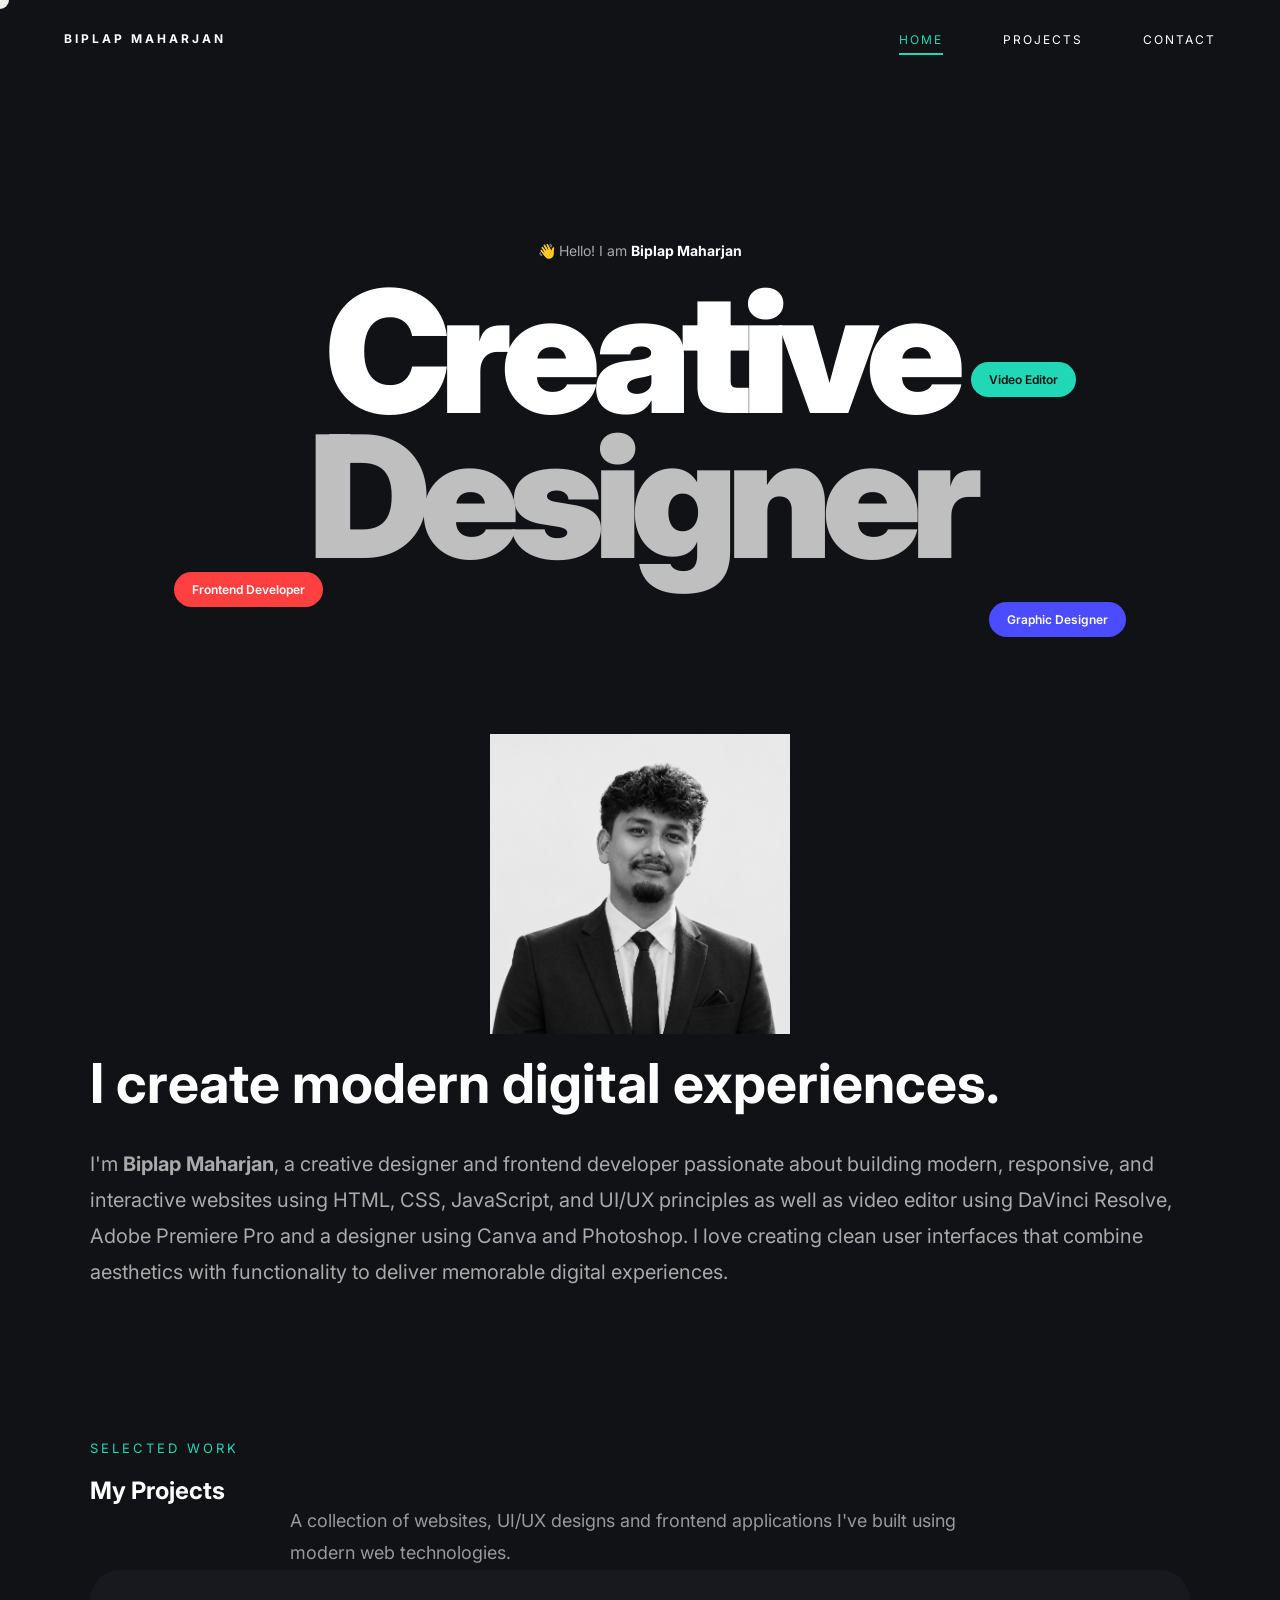
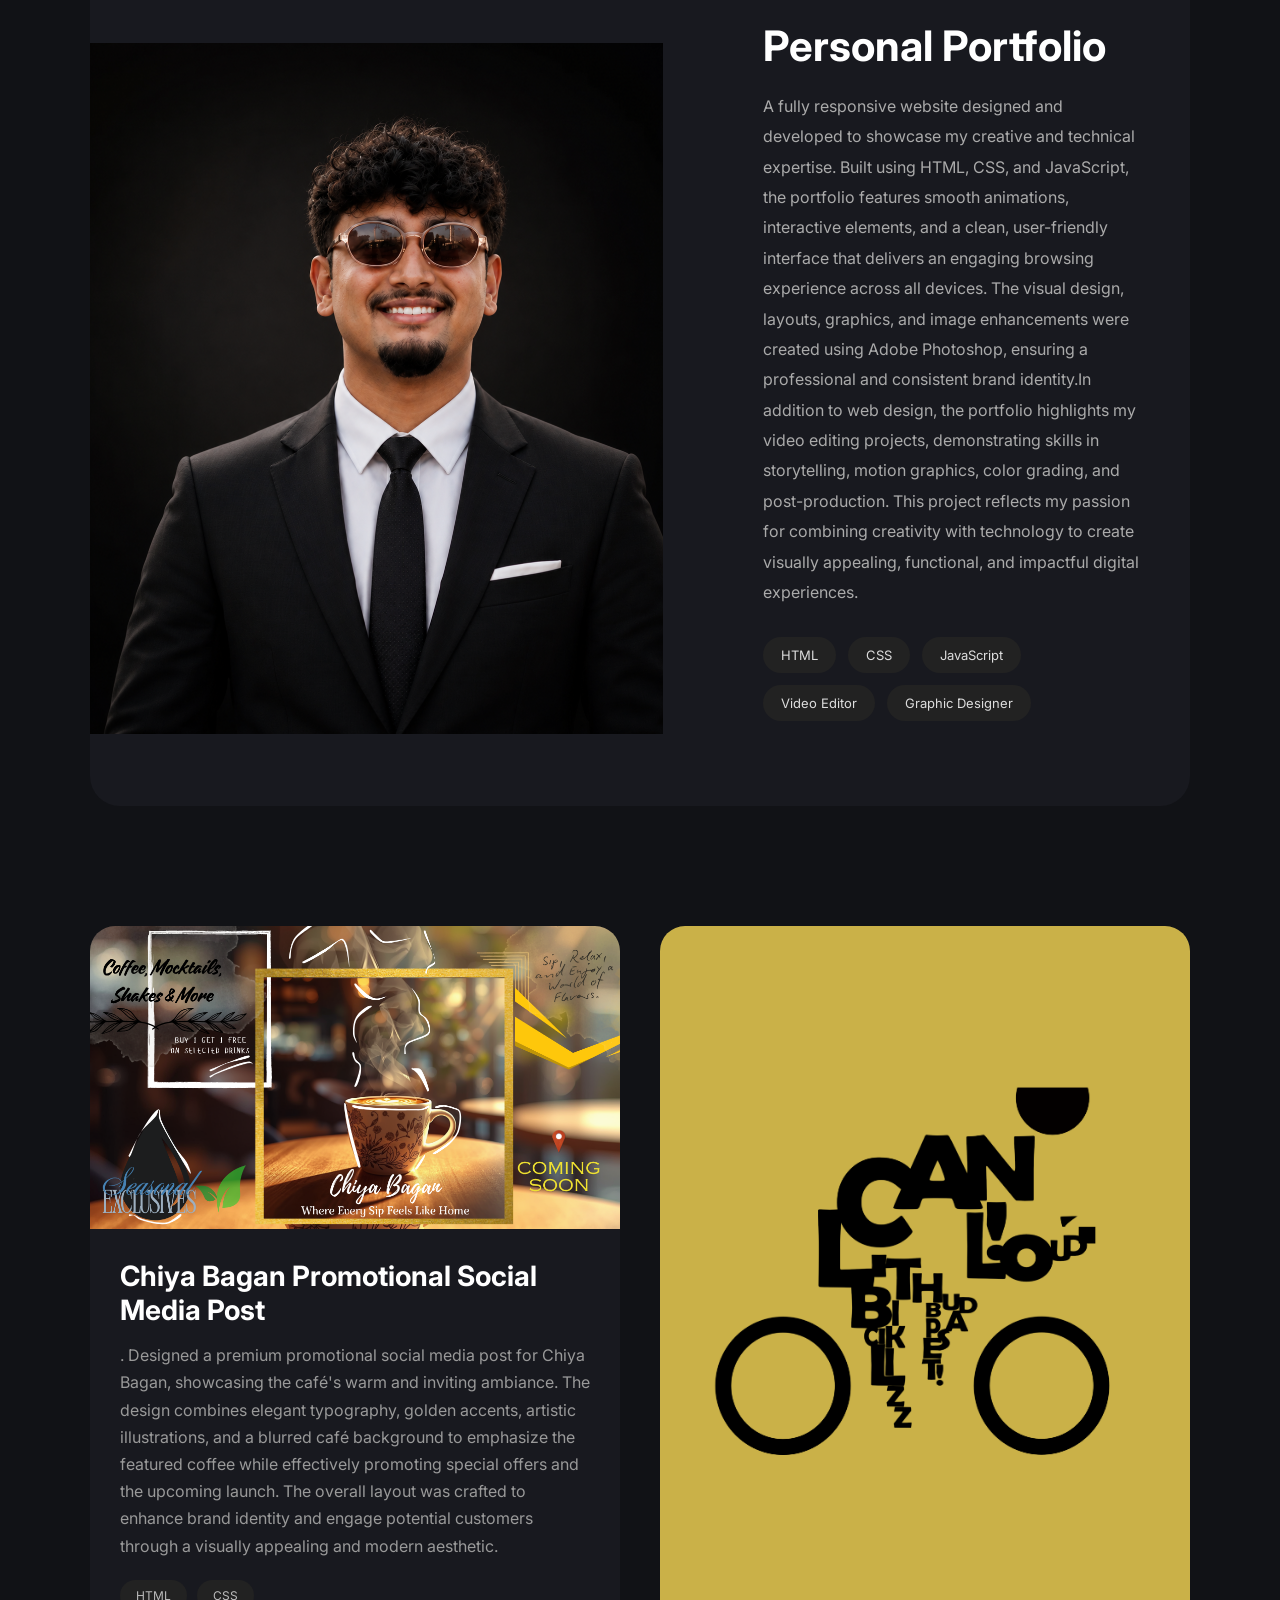
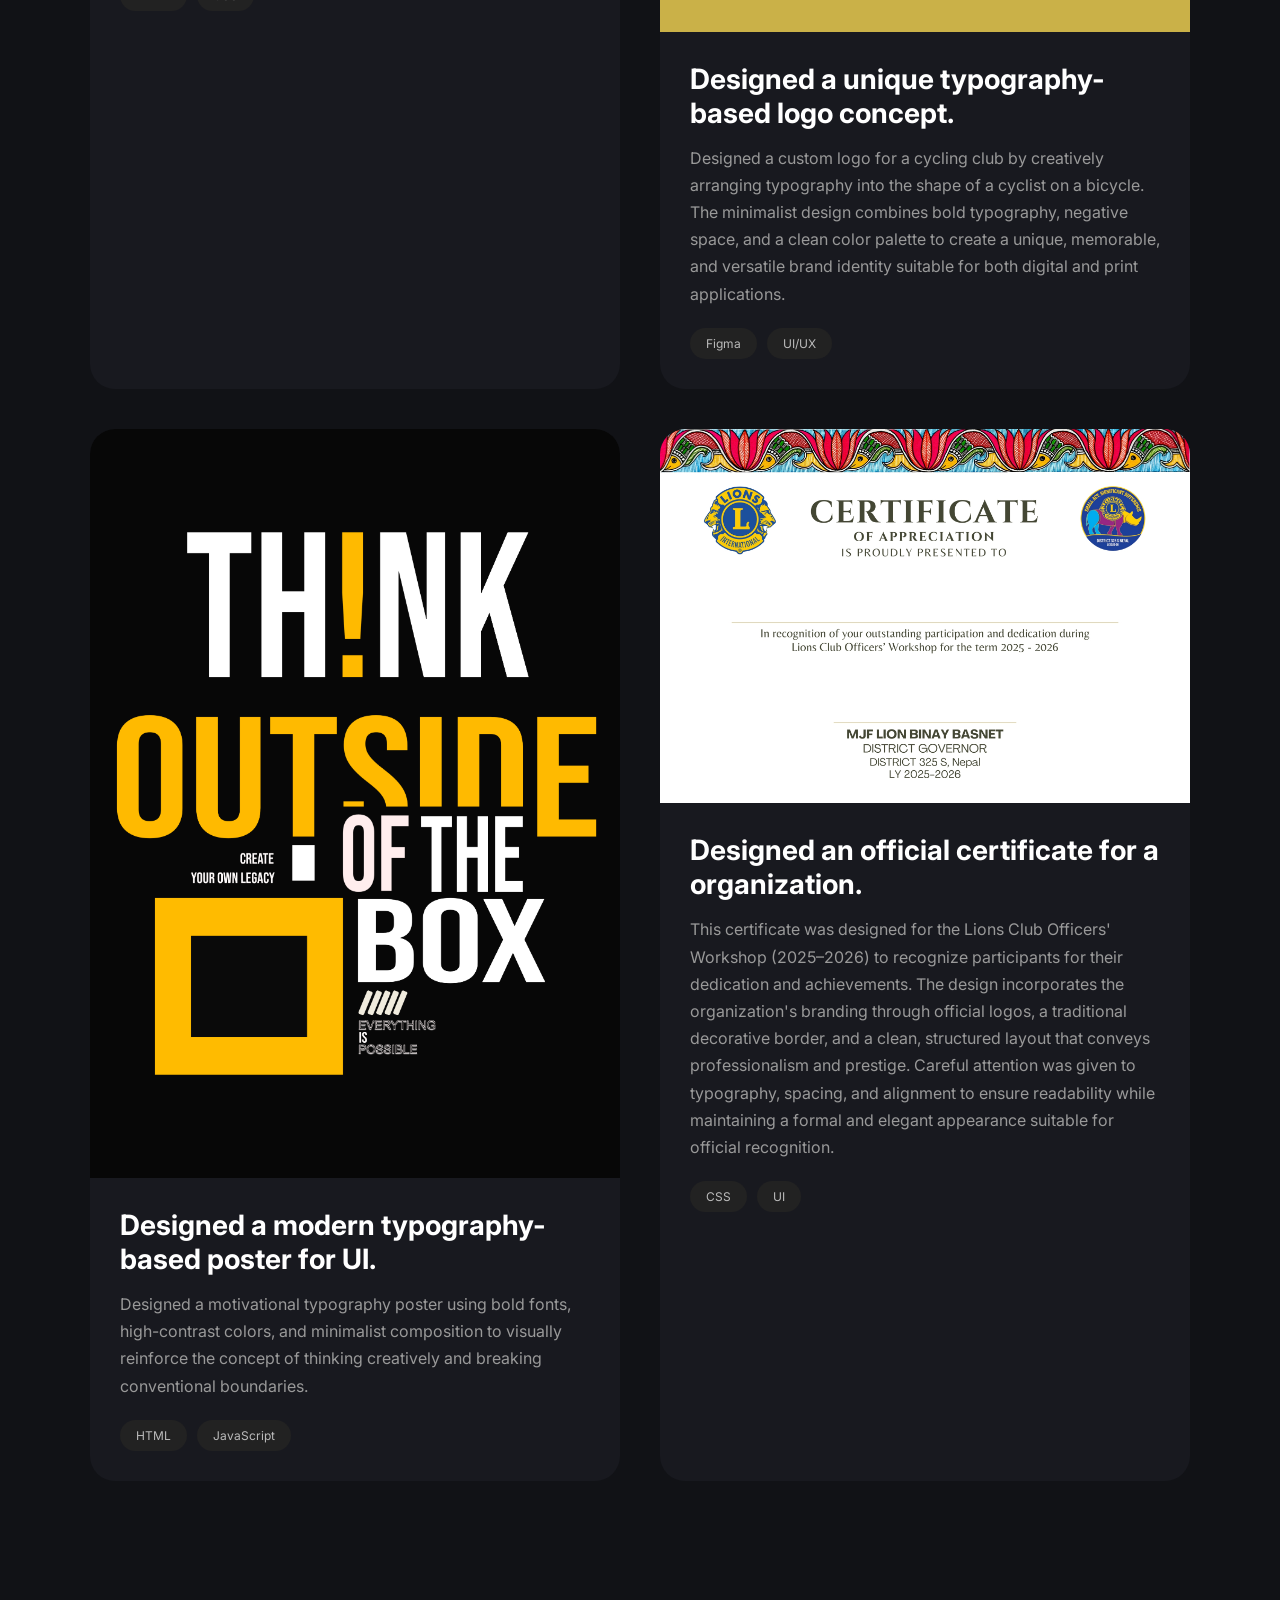
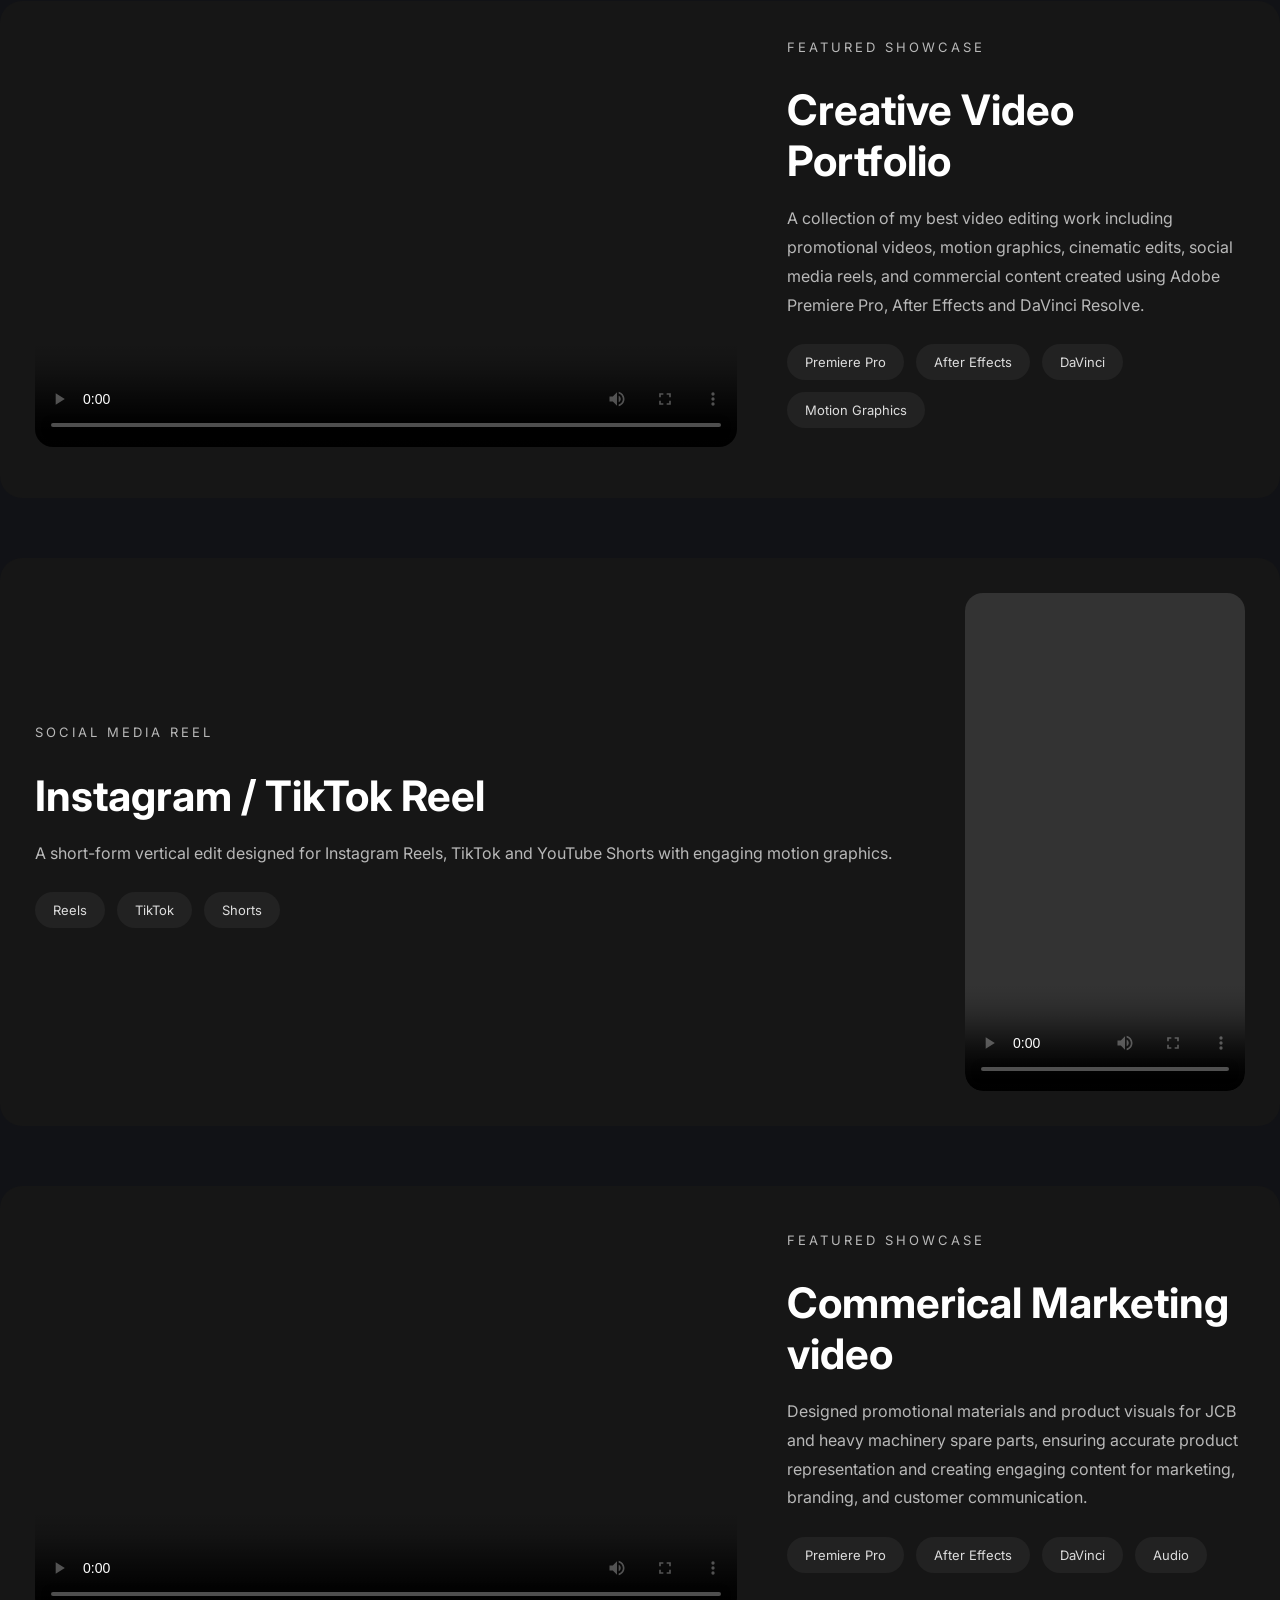
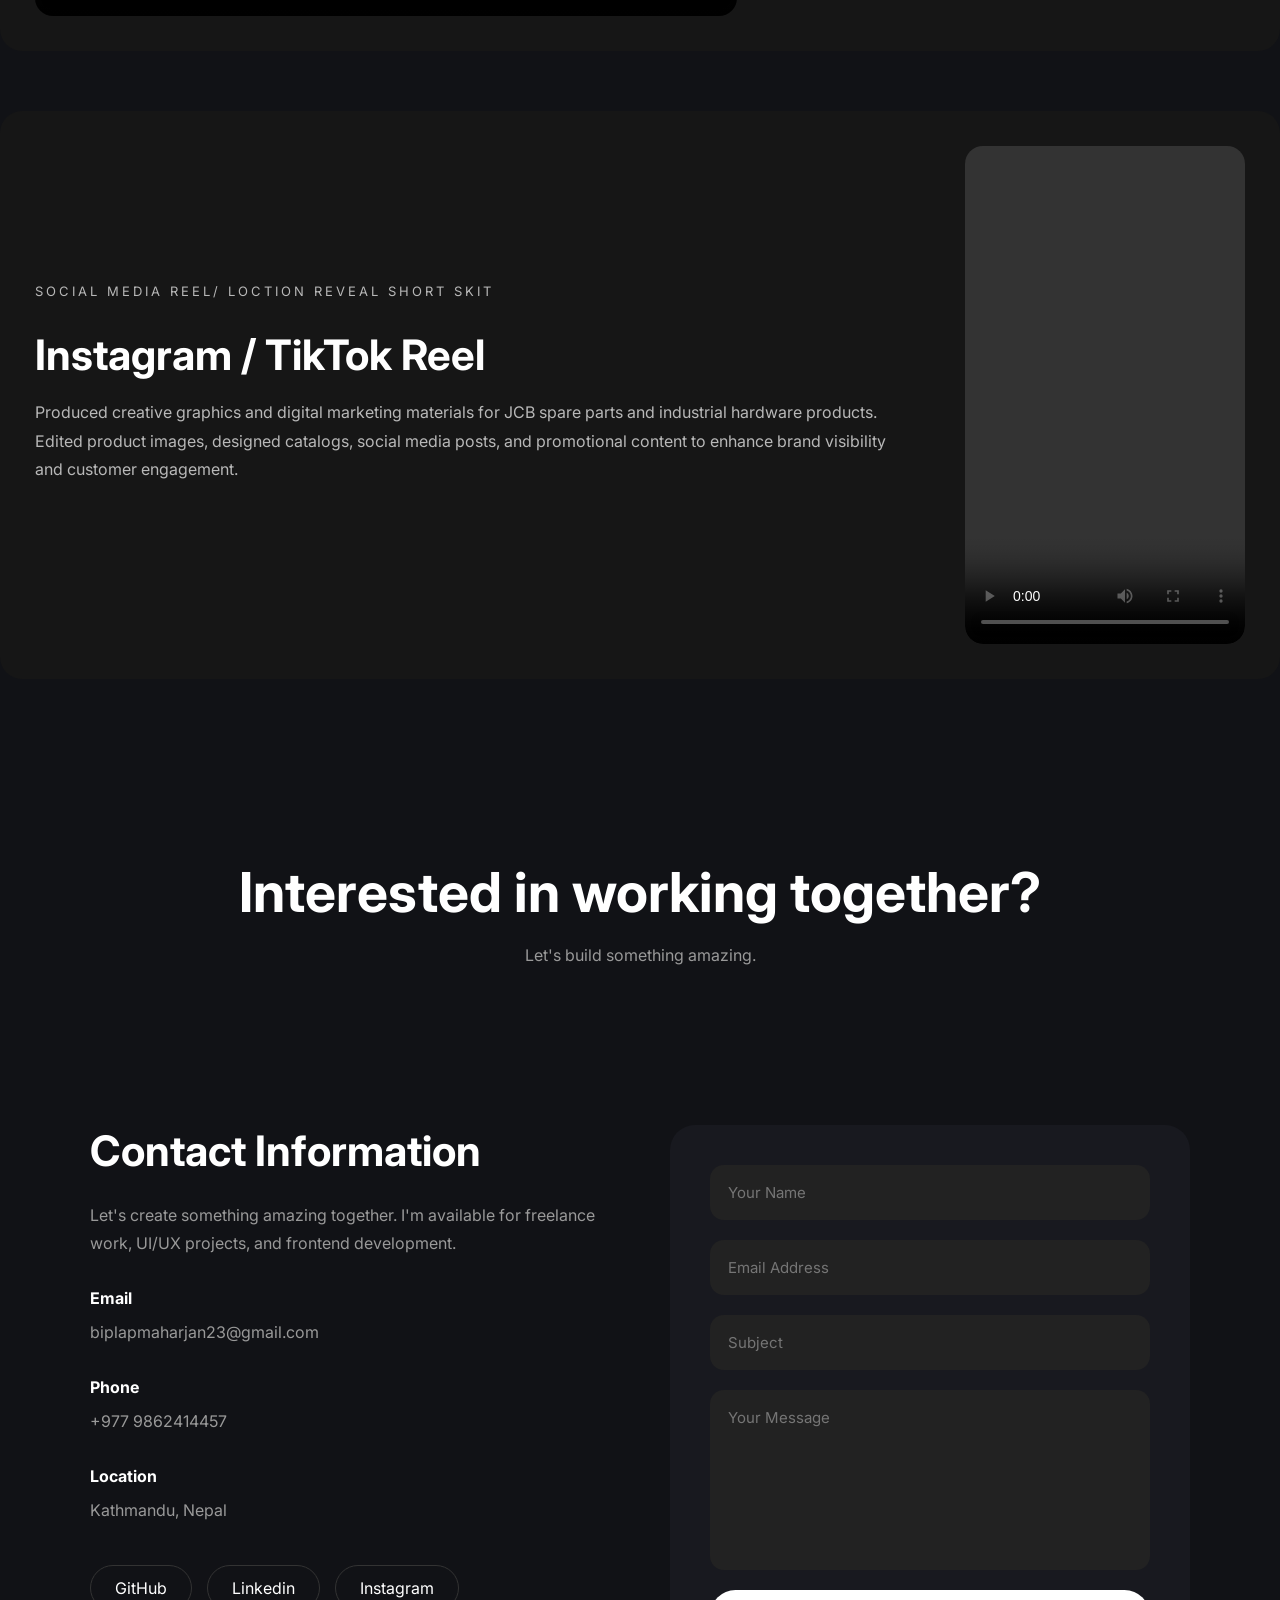
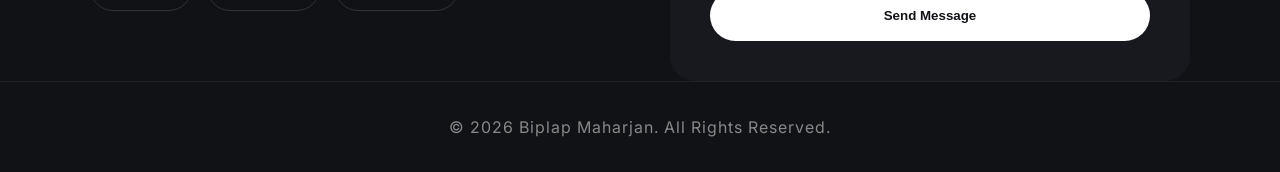
==== commit 0d457feb: "Update index.html" ====
--- a/index.html
+++ b/index.html
@@ -483,9 +483,10 @@
 
 <div class="video-frame portrait">
 
-<video controls>
-    <source src="videos/Orbitearthworks2.mp4" type="video/mp4">
-</video>
+    <video controls playsinline preload="metadata">
+        <source src="videos/Orbitearthworks2.mp4" type="video/mp4">
+        Your browser does not support the video tag.
+    </video>
 
 </div>
 
--- a/css/style.css
+++ b/css/style.css
@@ -1436,4 +1436,271 @@
     width:100%;
     background:#20d8b5;
 
-}+}
+/* VIEW BUTTON */
+
+.view-btn{
+    margin-top:20px;
+    padding:12px 28px;
+    border:none;
+    border-radius:30px;
+    background:#111;
+    color:#fff;
+    cursor:pointer;
+    transition:.3s;
+    font-weight:600;
+}
+
+.view-btn:hover{
+    background:#444;
+}
+
+
+/* MODAL */
+
+.modal{
+    display:none;
+    position:fixed;
+    z-index:9999;
+    left:0;
+    top:0;
+    width:100%;
+    height:100%;
+    background:rgba(0,0,0,.75);
+    overflow:auto;
+}
+
+.modal-content{
+
+    width:85%;
+    max-width:1100px;
+    margin:50px auto;
+    background:#fff;
+    border-radius:20px;
+    padding:40px;
+    position:relative;
+    animation:popup .35s ease;
+
+}
+
+@keyframes popup{
+
+from{
+opacity:0;
+transform:translateY(-30px);
+}
+
+to{
+opacity:1;
+transform:translateY(0);
+}
+
+}
+
+.close-btn{
+
+position:absolute;
+right:25px;
+top:15px;
+font-size:38px;
+cursor:pointer;
+font-weight:bold;
+
+}
+
+.modal-grid{
+
+display:grid;
+grid-template-columns:repeat(3,1fr);
+gap:25px;
+margin-top:30px;
+
+}
+
+.popup-card{
+
+border:1px solid #ddd;
+border-radius:12px;
+overflow:hidden;
+transition:.3s;
+background:#fff;
+
+}
+
+.popup-card:hover{
+
+transform:translateY(-8px);
+
+}
+
+.popup-card img{
+
+width:100%;
+height:250px;
+object-fit:cover;
+
+}
+
+.popup-card h3{
+
+padding:18px;
+text-align:center;
+
+}
+
+
+/* MOBILE */
+
+@media(max-width:768px){
+
+.modal-grid{
+
+grid-template-columns:1fr;
+
+}
+
+.modal-content{
+
+width:92%;
+padding:25px;
+
+}
+
+}   
+/* Featured Video */
+
+.video-card{
+    display:flex;
+    align-items:center;
+    gap:50px;
+
+    background:#161616;
+    border-radius:25px;
+    padding:35px;
+}
+
+.video-frame{
+    flex:0 0 58%;
+}
+
+.video-frame video{
+    width:100%;
+    aspect-ratio:16/9;
+    object-fit:cover;
+    border-radius:18px;
+    display:block;
+}
+
+.video-details{
+    flex:1;
+}
+
+.video-subtitle{
+    color:#8a8a8a;
+    font-size:13px;
+    letter-spacing:3px;
+    text-transform:uppercase;
+    margin-bottom:10px;
+}
+
+.video-details h2{
+    font-size:42px;
+    margin-bottom:18px;
+}
+
+.video-details p{
+    color:#b5b5b5;
+    line-height:1.8;
+    margin-bottom:25px;
+}
+
+@media (max-width:900px){
+
+    .video-card{
+        flex-direction:column;
+    }
+
+    .video-frame{
+        width:100%;
+    }
+
+}
+/* Shared Card */
+
+.video-card{
+    display:flex;
+    align-items:center;
+    gap:50px;
+    background:#161616;
+    padding:35px;
+    border-radius:22px;
+    margin-bottom:60px;
+}
+
+/* Landscape */
+
+.landscape{
+    flex:0 0 58%;
+}
+
+.landscape video{
+    width:100%;
+    aspect-ratio:16/9;
+    border-radius:18px;
+    object-fit:cover;
+}
+
+/* Portrait */
+
+.portrait-card{
+    flex-direction:row-reverse;
+}
+
+.portrait{
+    flex:0 0 28%;
+    max-width:280px;
+}
+
+.portrait video{
+    width:100%;
+    aspect-ratio:9/16;
+    border-radius:18px;
+    object-fit:cover;
+}
+
+.video-details{
+    flex:1;
+}
+
+.video-subtitle{
+    color:#888;
+    letter-spacing:3px;
+    text-transform:uppercase;
+    font-size:13px;
+    margin-bottom:10px;
+}
+
+.video-details h2{
+    margin-bottom:18px;
+}
+
+.video-details p{
+    color:#b8b8b8;
+    line-height:1.8;
+    margin-bottom:25px;
+}
+
+@media(max-width:900px){
+
+.video-card,
+.portrait-card{
+    flex-direction:column;
+}
+
+.landscape,
+.portrait{
+    max-width:100%;
+    width:100%;
+}
+
+}
